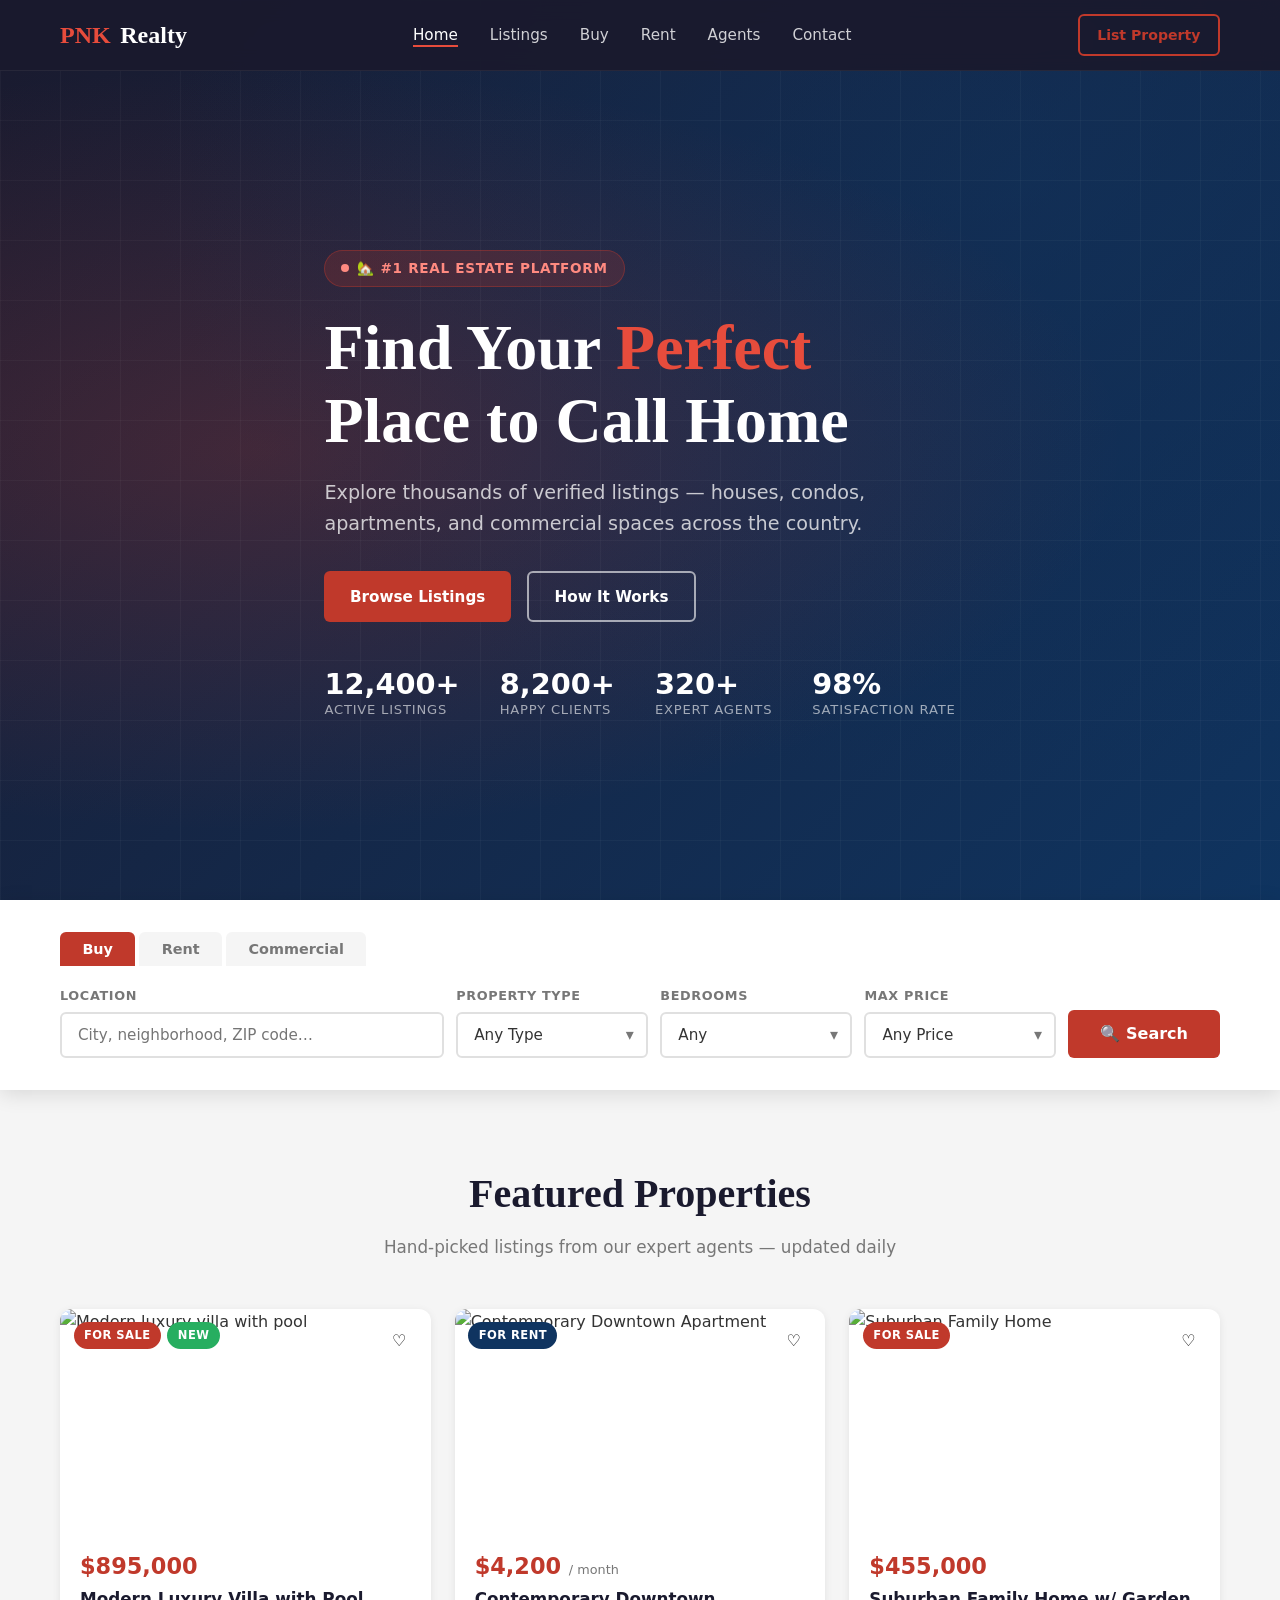
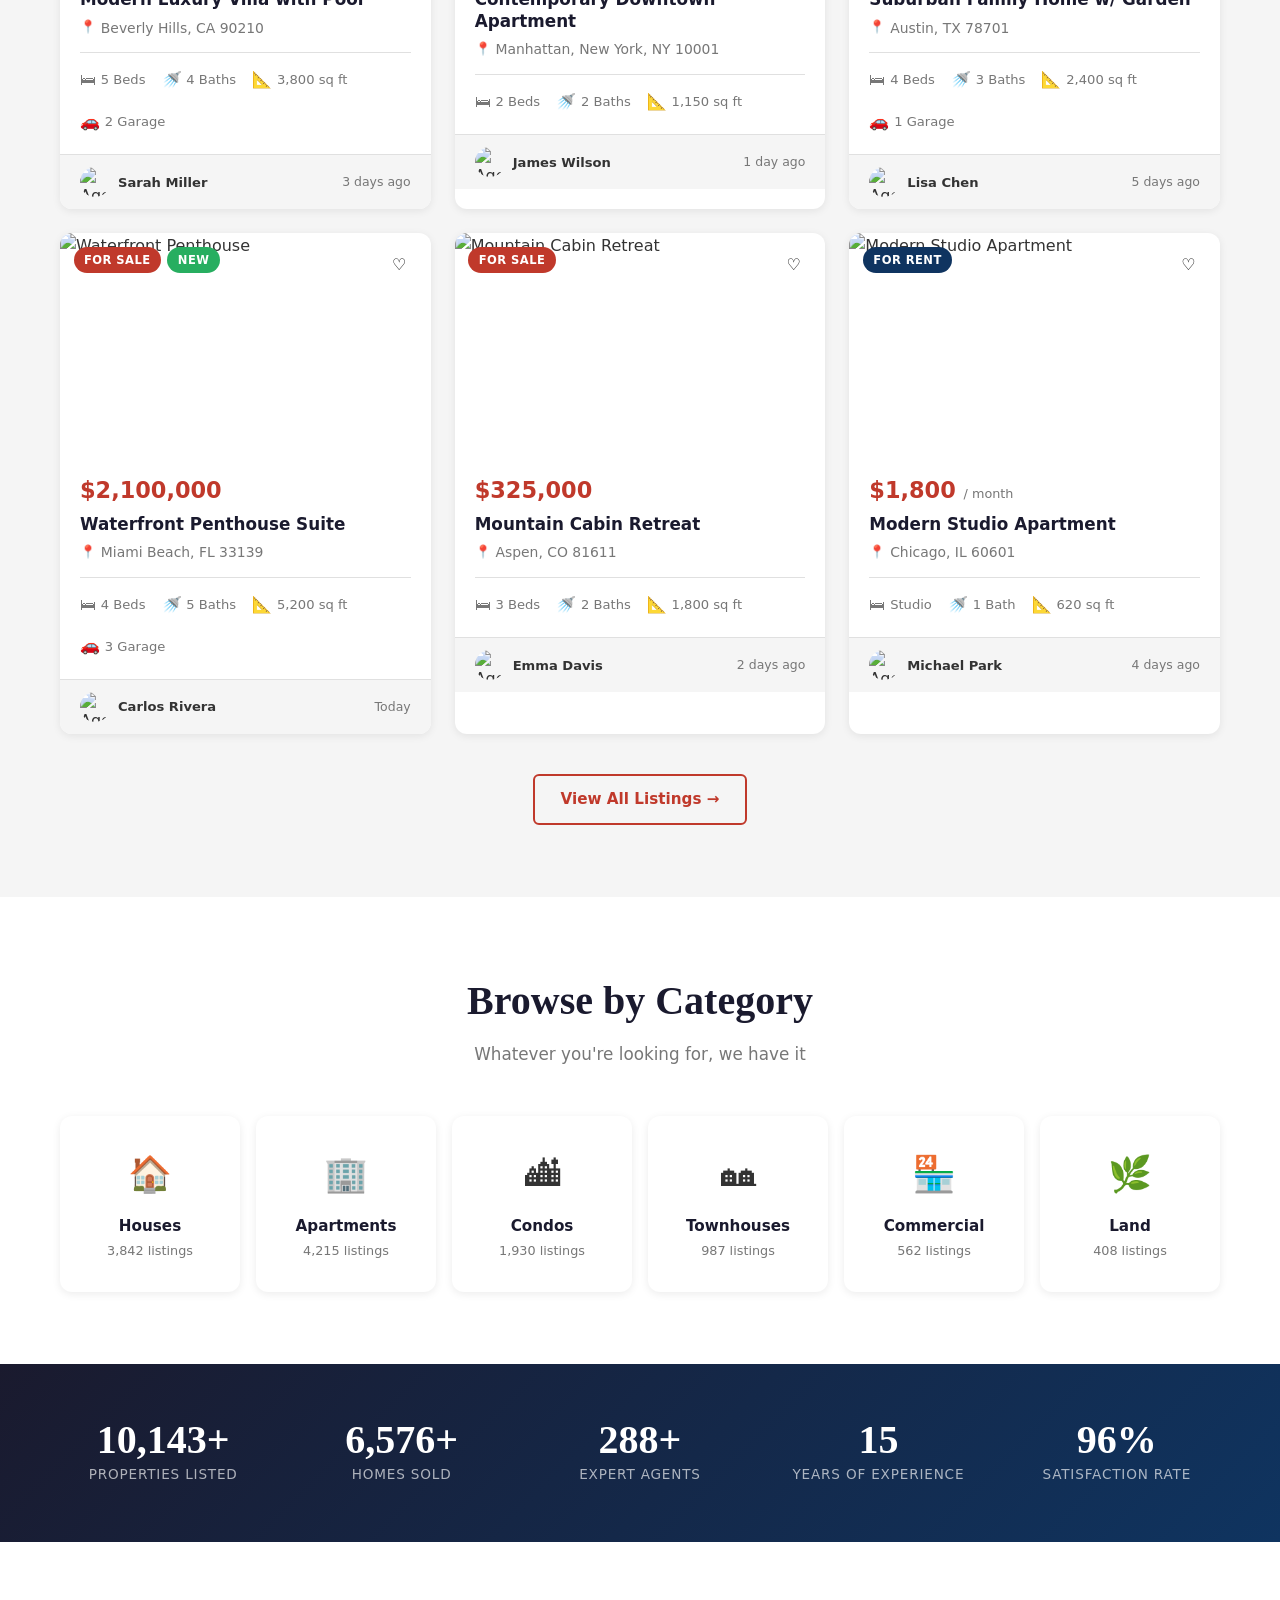
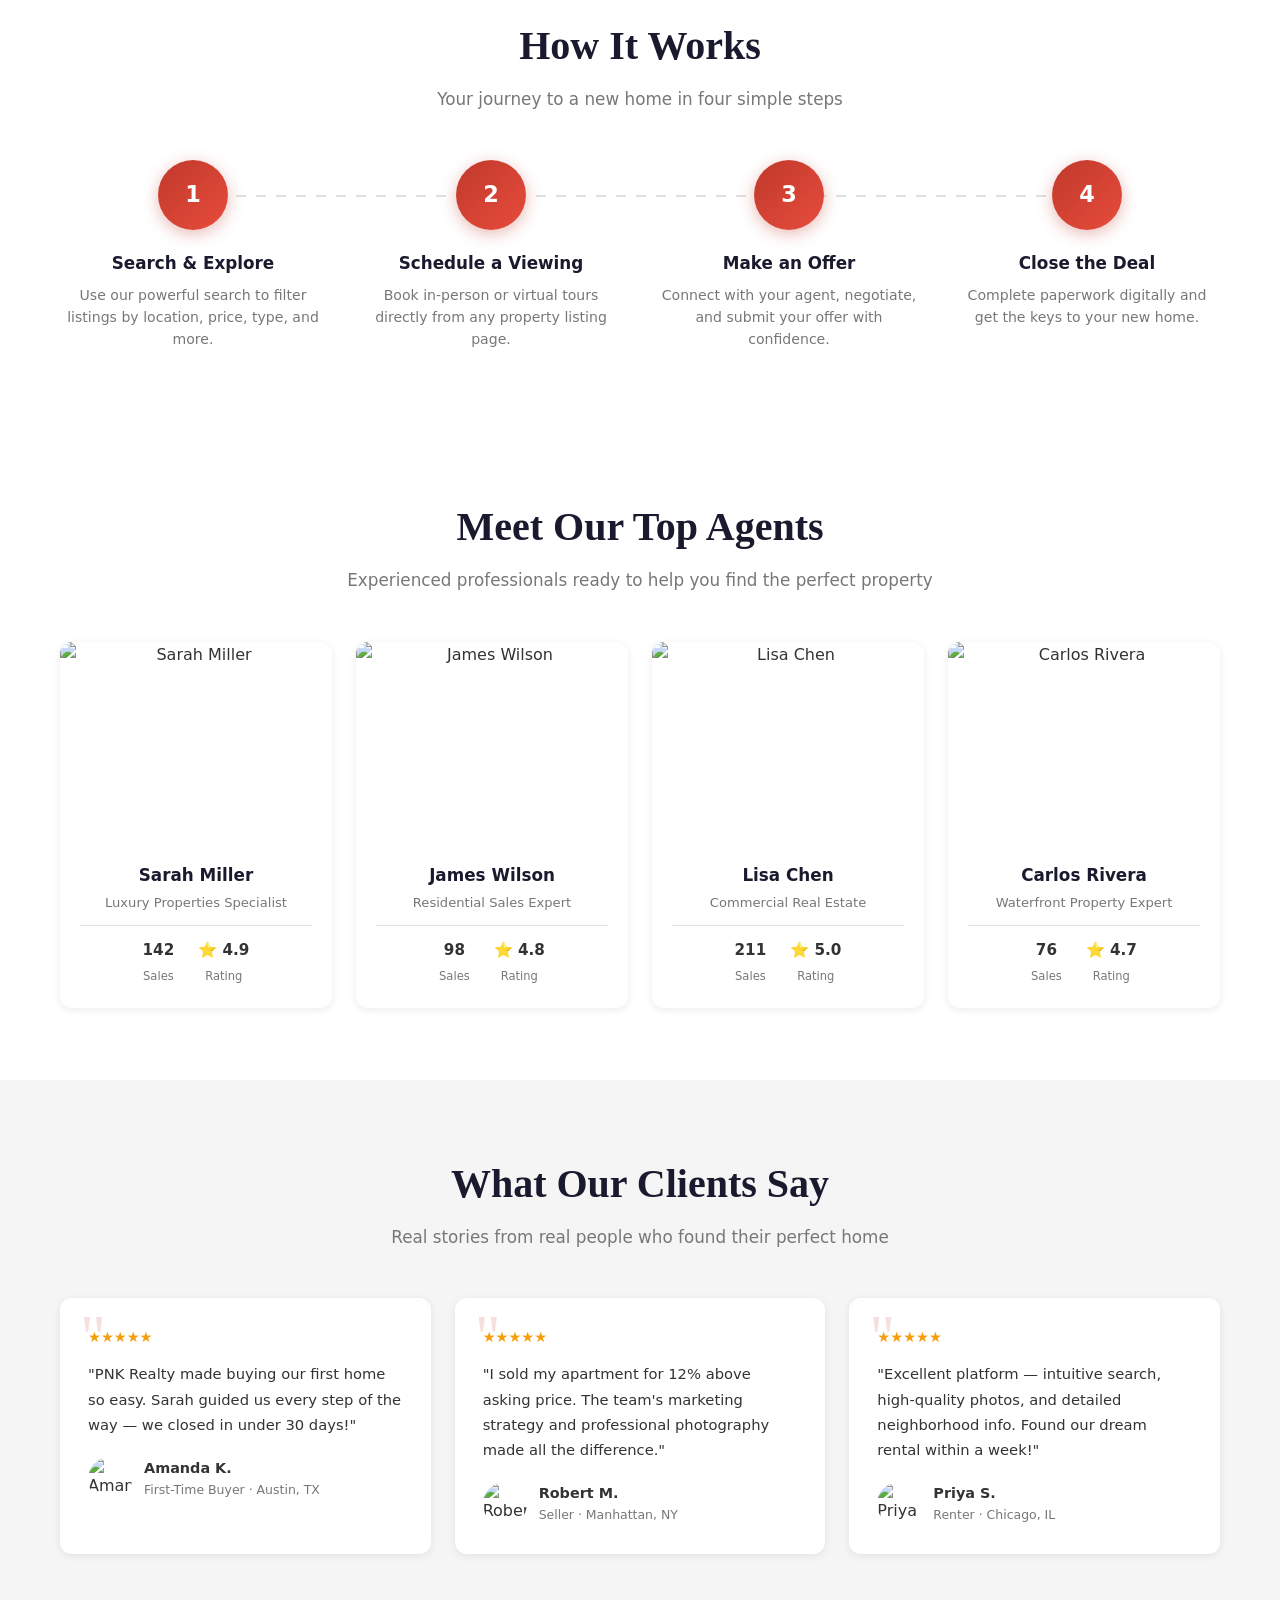
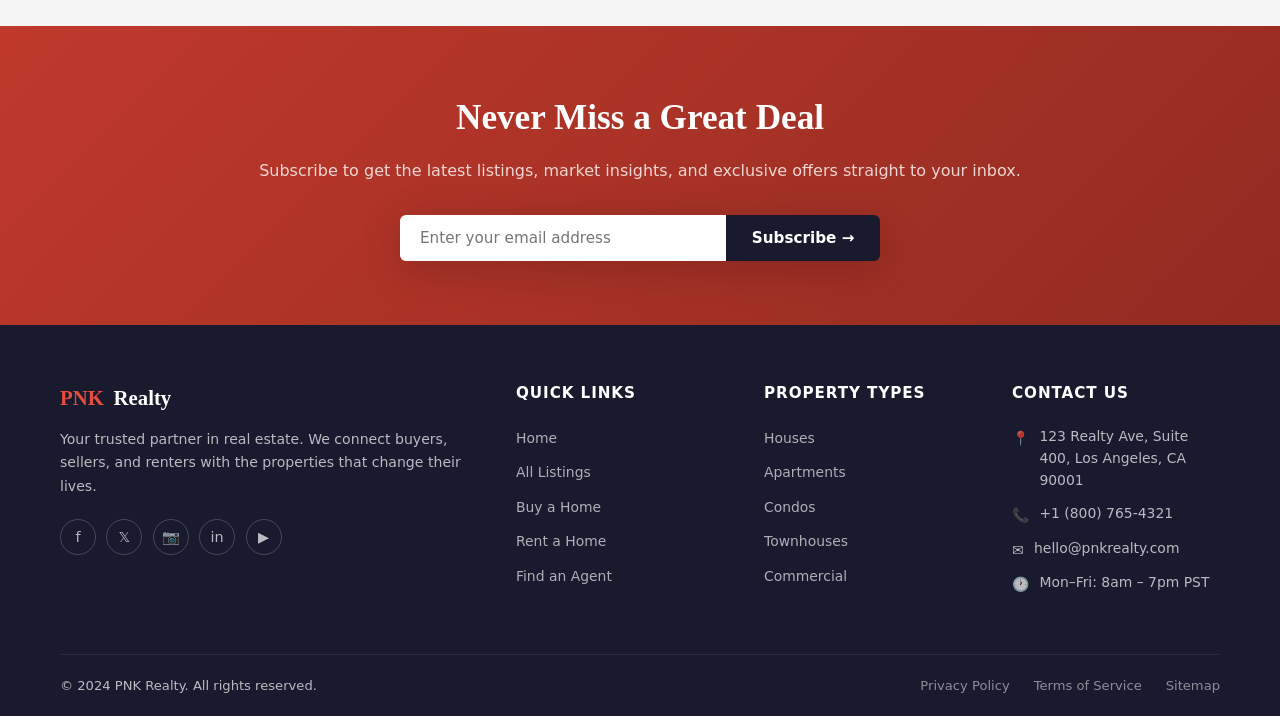
==== index.html @ d15c223c "Add frontend-only HTML5/CSS3 Real Estate marketplace (PNK Realty) Agent-Logs-Url: https://github.com" ====
<!DOCTYPE html>
<html lang="en">
<head>
  <meta charset="UTF-8" />
  <meta name="viewport" content="width=device-width, initial-scale=1.0" />
  <meta name="description" content="PNK Real Estate – Find your dream home. Browse thousands of homes for sale and rent." />
  <title>PNK Real Estate – Find Your Dream Home</title>
  <link rel="stylesheet" href="css/styles.css" />
  <link rel="stylesheet" href="css/responsive.css" />
</head>
<body>

  <!-- ═══════════════════════════════ NAVBAR ════════════════ -->
  <nav class="navbar" role="navigation" aria-label="Main navigation">
    <div class="container nav-inner">
      <a href="index.html" class="nav-logo" aria-label="PNK Real Estate home">
        <span>PNK</span> Realty
      </a>

      <ul class="nav-links" role="list">
        <li><a href="index.html" class="active">Home</a></li>
        <li><a href="listings.html">Listings</a></li>
        <li><a href="listings.html?type=sale">Buy</a></li>
        <li><a href="listings.html?type=rent">Rent</a></li>
        <li><a href="#agents">Agents</a></li>
        <li><a href="#contact">Contact</a></li>
      </ul>

      <div class="nav-actions">
        <a href="listings.html" class="btn btn-outline" style="padding:.5rem 1.1rem;font-size:.88rem;">List Property</a>
      </div>

      <button class="nav-toggle" aria-label="Toggle navigation" aria-expanded="false">
        <span></span><span></span><span></span>
      </button>
    </div>
  </nav>

  <!-- ═══════════════════════════════ HERO ══════════════════ -->
  <section class="hero" aria-label="Hero banner">
    <div class="hero-bg-pattern" aria-hidden="true"></div>
    <div class="container">
      <div class="hero-content">
        <div class="hero-label">🏡 #1 Real Estate Platform</div>

        <h1>Find Your <em>Perfect</em><br>Place to Call Home</h1>

        <p>Explore thousands of verified listings — houses, condos, apartments, and commercial spaces across the country.</p>

        <div class="hero-cta">
          <a href="listings.html" class="btn btn-primary">Browse Listings</a>
          <a href="#how-it-works" class="btn btn-ghost">How It Works</a>
        </div>

        <div class="hero-stats">
          <div class="stat">
            <span class="stat-value">12,400+</span>
            <span class="stat-label">Active Listings</span>
          </div>
          <div class="stat">
            <span class="stat-value">8,200+</span>
            <span class="stat-label">Happy Clients</span>
          </div>
          <div class="stat">
            <span class="stat-value">320+</span>
            <span class="stat-label">Expert Agents</span>
          </div>
          <div class="stat">
            <span class="stat-value">98%</span>
            <span class="stat-label">Satisfaction Rate</span>
          </div>
        </div>
      </div>
    </div>
  </section>

  <!-- ═══════════════════════════════ SEARCH ════════════════ -->
  <section class="search-section" aria-label="Property search">
    <div class="container">
      <div class="search-tabs" role="tablist">
        <button class="search-tab active" role="tab" aria-selected="true">Buy</button>
        <button class="search-tab" role="tab" aria-selected="false">Rent</button>
        <button class="search-tab" role="tab" aria-selected="false">Commercial</button>
      </div>

      <form class="search-form" action="listings.html" method="GET" role="search">
        <div class="search-field">
          <label for="search-location">Location</label>
          <input
            id="search-location"
            name="location"
            type="text"
            class="search-input"
            placeholder="City, neighborhood, ZIP code…"
            autocomplete="off"
          />
        </div>

        <div class="search-field">
          <label for="search-type">Property Type</label>
          <div class="search-select-wrapper">
            <select id="search-type" name="type" class="search-select">
              <option value="">Any Type</option>
              <option value="house">House</option>
              <option value="apartment">Apartment</option>
              <option value="condo">Condo</option>
              <option value="townhouse">Townhouse</option>
              <option value="commercial">Commercial</option>
            </select>
          </div>
        </div>

        <div class="search-field">
          <label for="search-beds">Bedrooms</label>
          <div class="search-select-wrapper">
            <select id="search-beds" name="beds" class="search-select">
              <option value="">Any</option>
              <option value="1">1+</option>
              <option value="2">2+</option>
              <option value="3">3+</option>
              <option value="4">4+</option>
            </select>
          </div>
        </div>

        <div class="search-field">
          <label for="search-price">Max Price</label>
          <div class="search-select-wrapper">
            <select id="search-price" name="max_price" class="search-select">
              <option value="">Any Price</option>
              <option value="200000">$200,000</option>
              <option value="400000">$400,000</option>
              <option value="600000">$600,000</option>
              <option value="800000">$800,000</option>
              <option value="1000000">$1,000,000+</option>
            </select>
          </div>
        </div>

        <button type="submit" class="btn btn-primary search-btn">🔍 Search</button>
      </form>
    </div>
  </section>

  <!-- ═══════════════════════════════ FEATURED LISTINGS ═════ -->
  <section class="section featured-section" id="featured" aria-labelledby="featured-heading">
    <div class="container">
      <div class="section-header">
        <h2 id="featured-heading">Featured Properties</h2>
        <p>Hand-picked listings from our expert agents — updated daily</p>
      </div>

      <div class="property-grid">

        <!-- Card 1 -->
        <article class="property-card">
          <div class="card-image">
            <img
              src="https://images.unsplash.com/photo-1564013799919-ab600027ffc6?w=600&q=80"
              alt="Modern luxury villa with pool"
              loading="lazy"
            />
            <div class="card-badges">
              <span class="badge badge--sale">For Sale</span>
              <span class="badge badge--new">New</span>
            </div>
            <button class="card-fav" aria-label="Add to favourites" aria-pressed="false">♡</button>
          </div>
          <div class="card-body">
            <div class="card-price">$895,000</div>
            <h3 class="card-title"><a href="property.html">Modern Luxury Villa with Pool</a></h3>
            <p class="card-location">Beverly Hills, CA 90210</p>
            <div class="card-features">
              <div class="card-feature"><span class="icon">🛏</span> 5 Beds</div>
              <div class="card-feature"><span class="icon">🚿</span> 4 Baths</div>
              <div class="card-feature"><span class="icon">📐</span> 3,800 sq ft</div>
              <div class="card-feature"><span class="icon">🚗</span> 2 Garage</div>
            </div>
          </div>
          <div class="card-footer">
            <div class="agent-mini">
              <img src="https://randomuser.me/api/portraits/women/44.jpg" alt="Agent Sarah" />
              <span class="agent-mini-name">Sarah Miller</span>
            </div>
            <span class="card-footer-date">3 days ago</span>
          </div>
        </article>

        <!-- Card 2 -->
        <article class="property-card">
          <div class="card-image">
            <img
              src="https://images.unsplash.com/photo-1512917774080-9991f1c4c750?w=600&q=80"
              alt="Contemporary Downtown Apartment"
              loading="lazy"
            />
            <div class="card-badges">
              <span class="badge badge--rent">For Rent</span>
            </div>
            <button class="card-fav" aria-label="Add to favourites" aria-pressed="false">♡</button>
          </div>
          <div class="card-body">
            <div class="card-price">$4,200 <span>/ month</span></div>
            <h3 class="card-title"><a href="property.html">Contemporary Downtown Apartment</a></h3>
            <p class="card-location">Manhattan, New York, NY 10001</p>
            <div class="card-features">
              <div class="card-feature"><span class="icon">🛏</span> 2 Beds</div>
              <div class="card-feature"><span class="icon">🚿</span> 2 Baths</div>
              <div class="card-feature"><span class="icon">📐</span> 1,150 sq ft</div>
            </div>
          </div>
          <div class="card-footer">
            <div class="agent-mini">
              <img src="https://randomuser.me/api/portraits/men/32.jpg" alt="Agent James" />
              <span class="agent-mini-name">James Wilson</span>
            </div>
            <span class="card-footer-date">1 day ago</span>
          </div>
        </article>

        <!-- Card 3 -->
        <article class="property-card">
          <div class="card-image">
            <img
              src="https://images.unsplash.com/photo-1605276374104-dee2a0ed3cd6?w=600&q=80"
              alt="Suburban Family Home"
              loading="lazy"
            />
            <div class="card-badges">
              <span class="badge badge--sale">For Sale</span>
            </div>
            <button class="card-fav" aria-label="Add to favourites" aria-pressed="false">♡</button>
          </div>
          <div class="card-body">
            <div class="card-price">$455,000</div>
            <h3 class="card-title"><a href="property.html">Suburban Family Home w/ Garden</a></h3>
            <p class="card-location">Austin, TX 78701</p>
            <div class="card-features">
              <div class="card-feature"><span class="icon">🛏</span> 4 Beds</div>
              <div class="card-feature"><span class="icon">🚿</span> 3 Baths</div>
              <div class="card-feature"><span class="icon">📐</span> 2,400 sq ft</div>
              <div class="card-feature"><span class="icon">🚗</span> 1 Garage</div>
            </div>
          </div>
          <div class="card-footer">
            <div class="agent-mini">
              <img src="https://randomuser.me/api/portraits/women/65.jpg" alt="Agent Lisa" />
              <span class="agent-mini-name">Lisa Chen</span>
            </div>
            <span class="card-footer-date">5 days ago</span>
          </div>
        </article>

        <!-- Card 4 -->
        <article class="property-card">
          <div class="card-image">
            <img
              src="https://images.unsplash.com/photo-1600596542815-ffad4c1539a9?w=600&q=80"
              alt="Waterfront Penthouse"
              loading="lazy"
            />
            <div class="card-badges">
              <span class="badge badge--sale">For Sale</span>
              <span class="badge badge--new">New</span>
            </div>
            <button class="card-fav" aria-label="Add to favourites" aria-pressed="false">♡</button>
          </div>
          <div class="card-body">
            <div class="card-price">$2,100,000</div>
            <h3 class="card-title"><a href="property.html">Waterfront Penthouse Suite</a></h3>
            <p class="card-location">Miami Beach, FL 33139</p>
            <div class="card-features">
              <div class="card-feature"><span class="icon">🛏</span> 4 Beds</div>
              <div class="card-feature"><span class="icon">🚿</span> 5 Baths</div>
              <div class="card-feature"><span class="icon">📐</span> 5,200 sq ft</div>
              <div class="card-feature"><span class="icon">🚗</span> 3 Garage</div>
            </div>
          </div>
          <div class="card-footer">
            <div class="agent-mini">
              <img src="https://randomuser.me/api/portraits/men/55.jpg" alt="Agent Carlos" />
              <span class="agent-mini-name">Carlos Rivera</span>
            </div>
            <span class="card-footer-date">Today</span>
          </div>
        </article>

        <!-- Card 5 -->
        <article class="property-card">
          <div class="card-image">
            <img
              src="https://images.unsplash.com/photo-1560185127-6ed189bf02f4?w=600&q=80"
              alt="Mountain Cabin Retreat"
              loading="lazy"
            />
            <div class="card-badges">
              <span class="badge badge--sale">For Sale</span>
            </div>
            <button class="card-fav" aria-label="Add to favourites" aria-pressed="false">♡</button>
          </div>
          <div class="card-body">
            <div class="card-price">$325,000</div>
            <h3 class="card-title"><a href="property.html">Mountain Cabin Retreat</a></h3>
            <p class="card-location">Aspen, CO 81611</p>
            <div class="card-features">
              <div class="card-feature"><span class="icon">🛏</span> 3 Beds</div>
              <div class="card-feature"><span class="icon">🚿</span> 2 Baths</div>
              <div class="card-feature"><span class="icon">📐</span> 1,800 sq ft</div>
            </div>
          </div>
          <div class="card-footer">
            <div class="agent-mini">
              <img src="https://randomuser.me/api/portraits/women/22.jpg" alt="Agent Emma" />
              <span class="agent-mini-name">Emma Davis</span>
            </div>
            <span class="card-footer-date">2 days ago</span>
          </div>
        </article>

        <!-- Card 6 -->
        <article class="property-card">
          <div class="card-image">
            <img
              src="https://images.unsplash.com/photo-1493809842364-78817add7ffb?w=600&q=80"
              alt="Modern Studio Apartment"
              loading="lazy"
            />
            <div class="card-badges">
              <span class="badge badge--rent">For Rent</span>
            </div>
            <button class="card-fav" aria-label="Add to favourites" aria-pressed="false">♡</button>
          </div>
          <div class="card-body">
            <div class="card-price">$1,800 <span>/ month</span></div>
            <h3 class="card-title"><a href="property.html">Modern Studio Apartment</a></h3>
            <p class="card-location">Chicago, IL 60601</p>
            <div class="card-features">
              <div class="card-feature"><span class="icon">🛏</span> Studio</div>
              <div class="card-feature"><span class="icon">🚿</span> 1 Bath</div>
              <div class="card-feature"><span class="icon">📐</span> 620 sq ft</div>
            </div>
          </div>
          <div class="card-footer">
            <div class="agent-mini">
              <img src="https://randomuser.me/api/portraits/men/78.jpg" alt="Agent Michael" />
              <span class="agent-mini-name">Michael Park</span>
            </div>
            <span class="card-footer-date">4 days ago</span>
          </div>
        </article>

      </div><!-- /.property-grid -->

      <div style="text-align:center;margin-top:2.5rem;">
        <a href="listings.html" class="btn btn-outline">View All Listings →</a>
      </div>
    </div>
  </section>

  <!-- ═══════════════════════════════ CATEGORIES ════════════ -->
  <section class="section" aria-labelledby="cat-heading">
    <div class="container">
      <div class="section-header">
        <h2 id="cat-heading">Browse by Category</h2>
        <p>Whatever you're looking for, we have it</p>
      </div>

      <div class="categories-grid">
        <a href="listings.html?type=house" class="category-card">
          <div class="category-icon">🏠</div>
          <div class="category-name">Houses</div>
          <div class="category-count">3,842 listings</div>
        </a>
        <a href="listings.html?type=apartment" class="category-card">
          <div class="category-icon">🏢</div>
          <div class="category-name">Apartments</div>
          <div class="category-count">4,215 listings</div>
        </a>
        <a href="listings.html?type=condo" class="category-card">
          <div class="category-icon">🏙</div>
          <div class="category-name">Condos</div>
          <div class="category-count">1,930 listings</div>
        </a>
        <a href="listings.html?type=townhouse" class="category-card">
          <div class="category-icon">🏘</div>
          <div class="category-name">Townhouses</div>
          <div class="category-count">987 listings</div>
        </a>
        <a href="listings.html?type=commercial" class="category-card">
          <div class="category-icon">🏪</div>
          <div class="category-name">Commercial</div>
          <div class="category-count">562 listings</div>
        </a>
        <a href="listings.html?type=land" class="category-card">
          <div class="category-icon">🌿</div>
          <div class="category-name">Land</div>
          <div class="category-count">408 listings</div>
        </a>
      </div>
    </div>
  </section>

  <!-- ═══════════════════════════════ STATS BANNER ══════════ -->
  <section class="stats-banner" aria-label="Platform statistics">
    <div class="container">
      <div class="stats-grid">
        <div>
          <span class="stat-value" data-count="12400" data-suffix="+">12,400+</span>
          <div class="stat-label">Properties Listed</div>
        </div>
        <div>
          <span class="stat-value" data-count="8200" data-suffix="+">8,200+</span>
          <div class="stat-label">Homes Sold</div>
        </div>
        <div>
          <span class="stat-value" data-count="320" data-suffix="+">320+</span>
          <div class="stat-label">Expert Agents</div>
        </div>
        <div>
          <span class="stat-value" data-count="15" data-suffix="">15</span>
          <div class="stat-label">Years of Experience</div>
        </div>
        <div>
          <span class="stat-value" data-count="98" data-suffix="%">98%</span>
          <div class="stat-label">Satisfaction Rate</div>
        </div>
      </div>
    </div>
  </section>

  <!-- ═══════════════════════════════ HOW IT WORKS ══════════ -->
  <section class="section how-it-works" id="how-it-works" aria-labelledby="how-heading">
    <div class="container">
      <div class="section-header">
        <h2 id="how-heading">How It Works</h2>
        <p>Your journey to a new home in four simple steps</p>
      </div>

      <div class="steps-grid">
        <div class="step-card">
          <div class="step-number">1</div>
          <h3>Search &amp; Explore</h3>
          <p>Use our powerful search to filter listings by location, price, type, and more.</p>
        </div>
        <div class="step-card">
          <div class="step-number">2</div>
          <h3>Schedule a Viewing</h3>
          <p>Book in-person or virtual tours directly from any property listing page.</p>
        </div>
        <div class="step-card">
          <div class="step-number">3</div>
          <h3>Make an Offer</h3>
          <p>Connect with your agent, negotiate, and submit your offer with confidence.</p>
        </div>
        <div class="step-card">
          <div class="step-number">4</div>
          <h3>Close the Deal</h3>
          <p>Complete paperwork digitally and get the keys to your new home.</p>
        </div>
      </div>
    </div>
  </section>

  <!-- ═══════════════════════════════ AGENTS ════════════════ -->
  <section class="section agents-section" id="agents" aria-labelledby="agents-heading">
    <div class="container">
      <div class="section-header">
        <h2 id="agents-heading">Meet Our Top Agents</h2>
        <p>Experienced professionals ready to help you find the perfect property</p>
      </div>

      <div class="agents-grid">

        <div class="agent-card">
          <div class="agent-photo">
            <img src="https://randomuser.me/api/portraits/women/44.jpg" alt="Sarah Miller" loading="lazy" />
            <div class="agent-social">
              <a href="#" class="social-btn" aria-label="Sarah LinkedIn">in</a>
              <a href="#" class="social-btn" aria-label="Sarah Twitter">𝕏</a>
              <a href="#" class="social-btn" aria-label="Sarah email">✉</a>
            </div>
          </div>
          <div class="agent-info">
            <div class="agent-name">Sarah Miller</div>
            <div class="agent-title">Luxury Properties Specialist</div>
            <div class="agent-stats">
              <div><span class="agent-stat-val">142</span><span class="agent-stat-lbl">Sales</span></div>
              <div><span class="agent-stat-val">⭐ 4.9</span><span class="agent-stat-lbl">Rating</span></div>
            </div>
          </div>
        </div>

        <div class="agent-card">
          <div class="agent-photo">
            <img src="https://randomuser.me/api/portraits/men/32.jpg" alt="James Wilson" loading="lazy" />
            <div class="agent-social">
              <a href="#" class="social-btn" aria-label="James LinkedIn">in</a>
              <a href="#" class="social-btn" aria-label="James Twitter">𝕏</a>
              <a href="#" class="social-btn" aria-label="James email">✉</a>
            </div>
          </div>
          <div class="agent-info">
            <div class="agent-name">James Wilson</div>
            <div class="agent-title">Residential Sales Expert</div>
            <div class="agent-stats">
              <div><span class="agent-stat-val">98</span><span class="agent-stat-lbl">Sales</span></div>
              <div><span class="agent-stat-val">⭐ 4.8</span><span class="agent-stat-lbl">Rating</span></div>
            </div>
          </div>
        </div>

        <div class="agent-card">
          <div class="agent-photo">
            <img src="https://randomuser.me/api/portraits/women/65.jpg" alt="Lisa Chen" loading="lazy" />
            <div class="agent-social">
              <a href="#" class="social-btn" aria-label="Lisa LinkedIn">in</a>
              <a href="#" class="social-btn" aria-label="Lisa Twitter">𝕏</a>
              <a href="#" class="social-btn" aria-label="Lisa email">✉</a>
            </div>
          </div>
          <div class="agent-info">
            <div class="agent-name">Lisa Chen</div>
            <div class="agent-title">Commercial Real Estate</div>
            <div class="agent-stats">
              <div><span class="agent-stat-val">211</span><span class="agent-stat-lbl">Sales</span></div>
              <div><span class="agent-stat-val">⭐ 5.0</span><span class="agent-stat-lbl">Rating</span></div>
            </div>
          </div>
        </div>

        <div class="agent-card">
          <div class="agent-photo">
            <img src="https://randomuser.me/api/portraits/men/55.jpg" alt="Carlos Rivera" loading="lazy" />
            <div class="agent-social">
              <a href="#" class="social-btn" aria-label="Carlos LinkedIn">in</a>
              <a href="#" class="social-btn" aria-label="Carlos Twitter">𝕏</a>
              <a href="#" class="social-btn" aria-label="Carlos email">✉</a>
            </div>
          </div>
          <div class="agent-info">
            <div class="agent-name">Carlos Rivera</div>
            <div class="agent-title">Waterfront Property Expert</div>
            <div class="agent-stats">
              <div><span class="agent-stat-val">76</span><span class="agent-stat-lbl">Sales</span></div>
              <div><span class="agent-stat-val">⭐ 4.7</span><span class="agent-stat-lbl">Rating</span></div>
            </div>
          </div>
        </div>

      </div>
    </div>
  </section>

  <!-- ═══════════════════════════════ TESTIMONIALS ══════════ -->
  <section class="section testimonials-section" aria-labelledby="testimonials-heading">
    <div class="container">
      <div class="section-header">
        <h2 id="testimonials-heading">What Our Clients Say</h2>
        <p>Real stories from real people who found their perfect home</p>
      </div>

      <div class="testimonials-grid">

        <div class="testimonial-card">
          <div class="testimonial-stars">★★★★★</div>
          <p class="testimonial-text">"PNK Realty made buying our first home so easy. Sarah guided us every step of the way — we closed in under 30 days!"</p>
          <div class="testimonial-author">
            <img src="https://randomuser.me/api/portraits/women/12.jpg" alt="Amanda K." loading="lazy" />
            <div>
              <div class="author-name">Amanda K.</div>
              <div class="author-role">First-Time Buyer · Austin, TX</div>
            </div>
          </div>
        </div>

        <div class="testimonial-card">
          <div class="testimonial-stars">★★★★★</div>
          <p class="testimonial-text">"I sold my apartment for 12% above asking price. The team's marketing strategy and professional photography made all the difference."</p>
          <div class="testimonial-author">
            <img src="https://randomuser.me/api/portraits/men/43.jpg" alt="Robert M." loading="lazy" />
            <div>
              <div class="author-name">Robert M.</div>
              <div class="author-role">Seller · Manhattan, NY</div>
            </div>
          </div>
        </div>

        <div class="testimonial-card">
          <div class="testimonial-stars">★★★★★</div>
          <p class="testimonial-text">"Excellent platform — intuitive search, high-quality photos, and detailed neighborhood info. Found our dream rental within a week!"</p>
          <div class="testimonial-author">
            <img src="https://randomuser.me/api/portraits/women/85.jpg" alt="Priya S." loading="lazy" />
            <div>
              <div class="author-name">Priya S.</div>
              <div class="author-role">Renter · Chicago, IL</div>
            </div>
          </div>
        </div>

      </div>
    </div>
  </section>

  <!-- ═══════════════════════════════ NEWSLETTER ════════════ -->
  <section class="newsletter-section" id="contact" aria-labelledby="newsletter-heading">
    <div class="container">
      <h2 id="newsletter-heading">Never Miss a Great Deal</h2>
      <p>Subscribe to get the latest listings, market insights, and exclusive offers straight to your inbox.</p>

      <form class="newsletter-form" aria-label="Newsletter signup">
        <input
          type="email"
          class="newsletter-input"
          placeholder="Enter your email address"
          aria-label="Email address"
          required
        />
        <button type="submit" class="newsletter-btn">Subscribe →</button>
      </form>
    </div>
  </section>

  <!-- ═══════════════════════════════ FOOTER ════════════════ -->
  <footer class="footer" role="contentinfo">
    <div class="container">
      <div class="footer-grid">

        <div class="footer-brand">
          <a href="index.html" class="nav-logo"><span>PNK</span> Realty</a>
          <p>Your trusted partner in real estate. We connect buyers, sellers, and renters with the properties that change their lives.</p>
          <div class="footer-social">
            <a href="#" aria-label="Facebook">f</a>
            <a href="#" aria-label="Twitter">𝕏</a>
            <a href="#" aria-label="Instagram">📷</a>
            <a href="#" aria-label="LinkedIn">in</a>
            <a href="#" aria-label="YouTube">▶</a>
          </div>
        </div>

        <div class="footer-col">
          <h4>Quick Links</h4>
          <ul class="footer-links">
            <li><a href="index.html">Home</a></li>
            <li><a href="listings.html">All Listings</a></li>
            <li><a href="listings.html?type=sale">Buy a Home</a></li>
            <li><a href="listings.html?type=rent">Rent a Home</a></li>
            <li><a href="#agents">Find an Agent</a></li>
          </ul>
        </div>

        <div class="footer-col">
          <h4>Property Types</h4>
          <ul class="footer-links">
            <li><a href="listings.html?type=house">Houses</a></li>
            <li><a href="listings.html?type=apartment">Apartments</a></li>
            <li><a href="listings.html?type=condo">Condos</a></li>
            <li><a href="listings.html?type=townhouse">Townhouses</a></li>
            <li><a href="listings.html?type=commercial">Commercial</a></li>
          </ul>
        </div>

        <div class="footer-col">
          <h4>Contact Us</h4>
          <ul class="footer-contact">
            <li><span class="icon">📍</span> 123 Realty Ave, Suite 400, Los Angeles, CA 90001</li>
            <li><span class="icon">📞</span> +1 (800) 765-4321</li>
            <li><span class="icon">✉</span> hello@pnkrealty.com</li>
            <li><span class="icon">🕐</span> Mon–Fri: 8am – 7pm PST</li>
          </ul>
        </div>

      </div><!-- /.footer-grid -->

      <div class="footer-bottom">
        <p>© 2024 PNK Realty. All rights reserved.</p>
        <div class="footer-bottom-links">
          <a href="#">Privacy Policy</a>
          <a href="#">Terms of Service</a>
          <a href="#">Sitemap</a>
        </div>
      </div>
    </div>
  </footer>

  <!-- Back to top -->
  <button class="back-to-top" aria-label="Back to top">↑</button>

  <script src="js/main.js"></script>
</body>
</html>
---- css/styles.css ----
/* ============================================================
   PNK Real Estate – Main Stylesheet
   HTML5 / CSS3 – No framework dependencies
   ============================================================ */

/* ── 1. CSS Custom Properties ─────────────────────────────── */
:root {
  --clr-primary:    #c0392b;
  --clr-primary-dk: #922b21;
  --clr-accent:     #e74c3c;
  --clr-dark:       #1a1a2e;
  --clr-dark-2:     #16213e;
  --clr-mid:        #0f3460;
  --clr-light:      #f5f5f5;
  --clr-white:      #ffffff;
  --clr-text:       #333333;
  --clr-muted:      #777777;
  --clr-border:     #e0e0e0;

  --font-sans:      'Segoe UI', system-ui, sans-serif;
  --font-heading:   Georgia, 'Times New Roman', serif;

  --shadow-sm:  0 2px 8px rgba(0,0,0,.08);
  --shadow-md:  0 4px 20px rgba(0,0,0,.12);
  --shadow-lg:  0 8px 40px rgba(0,0,0,.18);

  --radius-sm:  6px;
  --radius-md:  12px;
  --radius-lg:  20px;

  --transition: .25s ease;

  --container:  1200px;
  --gap:        1.5rem;
}

/* ── 2. Reset & Base ──────────────────────────────────────── */
*, *::before, *::after { box-sizing: border-box; margin: 0; padding: 0; }

html { scroll-behavior: smooth; font-size: 16px; }

body {
  font-family: var(--font-sans);
  color: var(--clr-text);
  background: var(--clr-white);
  line-height: 1.6;
}

img { display: block; max-width: 100%; height: auto; }

a { color: inherit; text-decoration: none; }

ul { list-style: none; }

button { cursor: pointer; border: none; background: none; font-family: inherit; }

input, select, textarea {
  font-family: inherit;
  font-size: 1rem;
  outline: none;
}

/* ── 3. Utility Classes ───────────────────────────────────── */
.container { max-width: var(--container); margin-inline: auto; padding-inline: 1.25rem; }

.section { padding-block: 4.5rem; }

.section-header { text-align: center; margin-bottom: 3rem; }

.section-header h2 {
  font-family: var(--font-heading);
  font-size: clamp(1.75rem, 4vw, 2.5rem);
  color: var(--clr-dark);
  margin-bottom: .5rem;
}

.section-header p { color: var(--clr-muted); font-size: 1.05rem; }

.badge {
  display: inline-block;
  padding: .25rem .65rem;
  border-radius: 50px;
  font-size: .72rem;
  font-weight: 700;
  letter-spacing: .04em;
  text-transform: uppercase;
}

.badge--sale  { background: var(--clr-primary); color: #fff; }
.badge--rent  { background: var(--clr-mid);     color: #fff; }
.badge--new   { background: #27ae60;             color: #fff; }

.btn {
  display: inline-flex;
  align-items: center;
  gap: .5rem;
  padding: .7rem 1.6rem;
  border-radius: var(--radius-sm);
  font-size: .95rem;
  font-weight: 600;
  transition: background var(--transition), transform var(--transition), box-shadow var(--transition);
}

.btn-primary {
  background: var(--clr-primary);
  color: #fff;
}
.btn-primary:hover {
  background: var(--clr-primary-dk);
  transform: translateY(-2px);
  box-shadow: 0 4px 14px rgba(192,57,43,.4);
}

.btn-outline {
  border: 2px solid var(--clr-primary);
  color: var(--clr-primary);
  background: transparent;
}
.btn-outline:hover {
  background: var(--clr-primary);
  color: #fff;
  transform: translateY(-2px);
}

.btn-ghost {
  color: var(--clr-white);
  border: 2px solid rgba(255,255,255,.6);
  background: transparent;
}
.btn-ghost:hover {
  background: rgba(255,255,255,.15);
  border-color: #fff;
}

/* ── 4. Navigation ────────────────────────────────────────── */
.navbar {
  position: fixed;
  top: 0; left: 0; right: 0;
  z-index: 1000;
  background: rgba(26,26,46,.95);
  backdrop-filter: blur(10px);
  -webkit-backdrop-filter: blur(10px);
  border-bottom: 1px solid rgba(255,255,255,.06);
  transition: background var(--transition), box-shadow var(--transition);
}

.navbar.scrolled {
  background: rgba(26,26,46,1);
  box-shadow: var(--shadow-md);
}

.nav-inner {
  display: flex;
  align-items: center;
  justify-content: space-between;
  height: 70px;
}

.nav-logo {
  display: flex;
  align-items: center;
  gap: .6rem;
  color: var(--clr-white);
  font-size: 1.5rem;
  font-weight: 700;
  font-family: var(--font-heading);
}

.nav-logo span { color: var(--clr-accent); }

.nav-links {
  display: flex;
  align-items: center;
  gap: 2rem;
}

.nav-links a {
  color: rgba(255,255,255,.8);
  font-size: .95rem;
  font-weight: 500;
  position: relative;
  padding-bottom: 3px;
  transition: color var(--transition);
}

.nav-links a::after {
  content: '';
  position: absolute;
  bottom: 0; left: 0;
  width: 0; height: 2px;
  background: var(--clr-accent);
  transition: width var(--transition);
}

.nav-links a:hover,
.nav-links a.active { color: #fff; }

.nav-links a:hover::after,
.nav-links a.active::after { width: 100%; }

.nav-actions { display: flex; align-items: center; gap: 1rem; }

.nav-toggle {
  display: none;
  flex-direction: column;
  gap: 5px;
  padding: .25rem;
}

.nav-toggle span {
  display: block;
  width: 24px; height: 2px;
  background: var(--clr-white);
  border-radius: 2px;
  transition: transform var(--transition), opacity var(--transition);
}

/* ── 5. Hero Section ──────────────────────────────────────── */
.hero {
  min-height: 100vh;
  display: flex;
  align-items: center;
  position: relative;
  overflow: hidden;
  background: linear-gradient(135deg, var(--clr-dark) 0%, var(--clr-mid) 100%);
  padding-top: 70px;
}

.hero::before {
  content: '';
  position: absolute;
  inset: 0;
  background:
    radial-gradient(ellipse at 20% 50%, rgba(192,57,43,.25) 0%, transparent 60%),
    radial-gradient(ellipse at 80% 20%, rgba(15,52,96,.5)   0%, transparent 60%);
}

.hero-bg-pattern {
  position: absolute;
  inset: 0;
  background-image:
    linear-gradient(rgba(255,255,255,.03) 1px, transparent 1px),
    linear-gradient(90deg, rgba(255,255,255,.03) 1px, transparent 1px);
  background-size: 60px 60px;
}

.hero-content {
  position: relative;
  z-index: 1;
  max-width: 750px;
}

.hero-label {
  display: inline-flex;
  align-items: center;
  gap: .5rem;
  background: rgba(192,57,43,.2);
  border: 1px solid rgba(192,57,43,.4);
  border-radius: 50px;
  padding: .4rem 1rem;
  color: #ff8a80;
  font-size: .85rem;
  font-weight: 600;
  letter-spacing: .05em;
  text-transform: uppercase;
  margin-bottom: 1.5rem;
}

.hero-label::before {
  content: '';
  width: 8px; height: 8px;
  border-radius: 50%;
  background: #ff8a80;
  animation: pulse 1.5s infinite;
}

@keyframes pulse {
  0%, 100% { opacity: 1; transform: scale(1); }
  50%       { opacity: .5; transform: scale(1.3); }
}

.hero h1 {
  font-family: var(--font-heading);
  font-size: clamp(2.2rem, 6vw, 4rem);
  color: var(--clr-white);
  line-height: 1.15;
  margin-bottom: 1.25rem;
}

.hero h1 em { color: var(--clr-accent); font-style: normal; }

.hero p {
  color: rgba(255,255,255,.75);
  font-size: clamp(1rem, 2vw, 1.2rem);
  max-width: 560px;
  margin-bottom: 2rem;
}

.hero-cta { display: flex; gap: 1rem; flex-wrap: wrap; margin-bottom: 3rem; }

.hero-stats {
  display: flex;
  gap: 2.5rem;
  flex-wrap: wrap;
}

.stat {
  display: flex;
  flex-direction: column;
}

.stat-value {
  font-size: 1.8rem;
  font-weight: 700;
  color: var(--clr-white);
  line-height: 1;
}

.stat-label {
  font-size: .82rem;
  color: rgba(255,255,255,.6);
  text-transform: uppercase;
  letter-spacing: .06em;
}

/* ── 6. Search Bar ────────────────────────────────────────── */
.search-section {
  background: var(--clr-white);
  padding: 2rem 0;
  box-shadow: var(--shadow-md);
  position: relative;
  z-index: 10;
}

.search-tabs {
  display: flex;
  gap: .25rem;
  margin-bottom: 1.25rem;
}

.search-tab {
  padding: .55rem 1.4rem;
  border-radius: var(--radius-sm) var(--radius-sm) 0 0;
  font-weight: 600;
  font-size: .9rem;
  color: var(--clr-muted);
  background: var(--clr-light);
  transition: background var(--transition), color var(--transition);
}

.search-tab.active,
.search-tab:hover {
  background: var(--clr-primary);
  color: #fff;
}

.search-form {
  display: grid;
  grid-template-columns: 2fr 1fr 1fr 1fr auto;
  gap: .75rem;
  align-items: end;
}

.search-field { display: flex; flex-direction: column; gap: .35rem; }

.search-field label {
  font-size: .8rem;
  font-weight: 600;
  color: var(--clr-muted);
  text-transform: uppercase;
  letter-spacing: .05em;
}

.search-input,
.search-select {
  width: 100%;
  padding: .75rem 1rem;
  border: 2px solid var(--clr-border);
  border-radius: var(--radius-sm);
  background: var(--clr-white);
  color: var(--clr-text);
  font-size: .95rem;
  transition: border-color var(--transition), box-shadow var(--transition);
  appearance: none;
  -webkit-appearance: none;
}

.search-input:focus,
.search-select:focus {
  border-color: var(--clr-primary);
  box-shadow: 0 0 0 3px rgba(192,57,43,.12);
}

.search-select-wrapper {
  position: relative;
}

.search-select-wrapper::after {
  content: '▾';
  position: absolute;
  right: .9rem;
  top: 50%;
  transform: translateY(-50%);
  pointer-events: none;
  color: var(--clr-muted);
}

.search-btn {
  padding: .75rem 2rem;
  font-size: 1rem;
  border-radius: var(--radius-sm);
  height: 48px;
  white-space: nowrap;
}

/* ── 7. Property Cards ────────────────────────────────────── */
.property-grid {
  display: grid;
  grid-template-columns: repeat(auto-fill, minmax(300px, 1fr));
  gap: var(--gap);
}

.property-card {
  background: var(--clr-white);
  border-radius: var(--radius-md);
  overflow: hidden;
  box-shadow: var(--shadow-sm);
  transition: transform var(--transition), box-shadow var(--transition);
  position: relative;
}

.property-card:hover {
  transform: translateY(-6px);
  box-shadow: var(--shadow-lg);
}

.card-image {
  position: relative;
  overflow: hidden;
  height: 220px;
}

.card-image img {
  width: 100%; height: 100%;
  object-fit: cover;
  transition: transform .4s ease;
}

.property-card:hover .card-image img { transform: scale(1.06); }

.card-badges {
  position: absolute;
  top: .85rem; left: .85rem;
  display: flex; gap: .4rem;
  flex-wrap: wrap;
}

.card-fav {
  position: absolute;
  top: .85rem; right: .85rem;
  width: 36px; height: 36px;
  border-radius: 50%;
  background: rgba(255,255,255,.9);
  display: flex; align-items: center; justify-content: center;
  font-size: 1rem;
  backdrop-filter: blur(4px);
  transition: background var(--transition), transform var(--transition);
}

.card-fav:hover { background: #fff; transform: scale(1.1); }
.card-fav.active { color: var(--clr-primary); }

.card-body { padding: 1.25rem; }

.card-price {
  font-size: 1.4rem;
  font-weight: 700;
  color: var(--clr-primary);
  margin-bottom: .3rem;
}

.card-price span {
  font-size: .8rem;
  font-weight: 400;
  color: var(--clr-muted);
}

.card-title {
  font-size: 1.05rem;
  font-weight: 600;
  margin-bottom: .35rem;
  line-height: 1.3;
  color: var(--clr-dark);
}

.card-title a:hover { color: var(--clr-primary); }

.card-location {
  display: flex;
  align-items: center;
  gap: .3rem;
  color: var(--clr-muted);
  font-size: .87rem;
  margin-bottom: .85rem;
}

.card-location::before {
  content: '📍';
  font-size: .8rem;
}

.card-features {
  display: flex;
  gap: 1rem;
  padding-top: .85rem;
  border-top: 1px solid var(--clr-border);
  flex-wrap: wrap;
}

.card-feature {
  display: flex;
  align-items: center;
  gap: .3rem;
  font-size: .82rem;
  color: var(--clr-muted);
}

.card-feature .icon {
  font-size: 1rem;
}

.card-footer {
  display: flex;
  align-items: center;
  justify-content: space-between;
  padding: .75rem 1.25rem;
  border-top: 1px solid var(--clr-border);
  background: var(--clr-light);
}

.agent-mini {
  display: flex;
  align-items: center;
  gap: .5rem;
}

.agent-mini img {
  width: 30px; height: 30px;
  border-radius: 50%;
  object-fit: cover;
}

.agent-mini-name {
  font-size: .82rem;
  font-weight: 600;
  color: var(--clr-text);
}

.card-footer-date {
  font-size: .78rem;
  color: var(--clr-muted);
}

/* ── 8. Featured Properties Section ──────────────────────── */
.featured-section { background: var(--clr-light); }

/* ── 9. Categories Section ───────────────────────────────── */
.categories-grid {
  display: grid;
  grid-template-columns: repeat(auto-fill, minmax(160px, 1fr));
  gap: 1rem;
}

.category-card {
  display: flex;
  flex-direction: column;
  align-items: center;
  padding: 1.75rem 1rem;
  background: var(--clr-white);
  border-radius: var(--radius-md);
  border: 2px solid transparent;
  text-align: center;
  transition: border-color var(--transition), box-shadow var(--transition), transform var(--transition);
  cursor: pointer;
  box-shadow: var(--shadow-sm);
}

.category-card:hover {
  border-color: var(--clr-primary);
  box-shadow: var(--shadow-md);
  transform: translateY(-4px);
}

.category-icon {
  font-size: 2.2rem;
  margin-bottom: .75rem;
}

.category-name {
  font-weight: 700;
  font-size: .95rem;
  color: var(--clr-dark);
  margin-bottom: .2rem;
}

.category-count {
  font-size: .8rem;
  color: var(--clr-muted);
}

/* ── 10. How It Works ─────────────────────────────────────── */
.how-it-works { background: var(--clr-white); }

.steps-grid {
  display: grid;
  grid-template-columns: repeat(auto-fill, minmax(220px, 1fr));
  gap: 2rem;
  position: relative;
}

.steps-grid::before {
  content: '';
  position: absolute;
  top: 35px; left: 10%; right: 10%;
  height: 2px;
  background: repeating-linear-gradient(
    90deg,
    var(--clr-border) 0, var(--clr-border) 10px,
    transparent 10px, transparent 20px
  );
}

.step-card {
  display: flex;
  flex-direction: column;
  align-items: center;
  text-align: center;
  position: relative;
  z-index: 1;
}

.step-number {
  width: 70px; height: 70px;
  border-radius: 50%;
  background: linear-gradient(135deg, var(--clr-primary), var(--clr-accent));
  color: #fff;
  display: flex; align-items: center; justify-content: center;
  font-size: 1.4rem;
  font-weight: 700;
  margin-bottom: 1.25rem;
  box-shadow: 0 4px 16px rgba(192,57,43,.35);
}

.step-card h3 {
  font-size: 1.05rem;
  font-weight: 700;
  margin-bottom: .5rem;
  color: var(--clr-dark);
}

.step-card p {
  font-size: .88rem;
  color: var(--clr-muted);
  line-height: 1.55;
}

/* ── 11. Stats Banner ─────────────────────────────────────── */
.stats-banner {
  background: linear-gradient(135deg, var(--clr-dark) 0%, var(--clr-mid) 100%);
  padding-block: 3.5rem;
  color: var(--clr-white);
}

.stats-banner .stats-grid {
  display: grid;
  grid-template-columns: repeat(auto-fit, minmax(150px, 1fr));
  gap: 2rem;
  text-align: center;
}

.stats-banner .stat-value {
  font-size: 2.5rem;
  font-family: var(--font-heading);
  font-weight: 700;
  color: var(--clr-white);
  display: block;
}

.stats-banner .stat-label {
  font-size: .85rem;
  color: rgba(255,255,255,.65);
  margin-top: .25rem;
}

/* ── 12. Testimonials ─────────────────────────────────────── */
.testimonials-section { background: var(--clr-light); }

.testimonials-grid {
  display: grid;
  grid-template-columns: repeat(auto-fill, minmax(280px, 1fr));
  gap: 1.5rem;
}

.testimonial-card {
  background: var(--clr-white);
  border-radius: var(--radius-md);
  padding: 1.75rem;
  box-shadow: var(--shadow-sm);
  position: relative;
}

.testimonial-card::before {
  content: '"';
  position: absolute;
  top: .5rem; left: 1.25rem;
  font-size: 4rem;
  line-height: 1;
  color: var(--clr-primary);
  opacity: .15;
  font-family: Georgia, serif;
}

.testimonial-stars {
  color: #f59e0b;
  font-size: .9rem;
  margin-bottom: .75rem;
}

.testimonial-text {
  font-size: .92rem;
  color: var(--clr-text);
  line-height: 1.7;
  margin-bottom: 1.25rem;
}

.testimonial-author {
  display: flex;
  align-items: center;
  gap: .75rem;
}

.testimonial-author img {
  width: 44px; height: 44px;
  border-radius: 50%;
  object-fit: cover;
}

.author-name  { font-weight: 700; font-size: .9rem; }
.author-role  { font-size: .78rem; color: var(--clr-muted); }

/* ── 13. Agents Section ───────────────────────────────────── */
.agents-section { background: var(--clr-white); }

.agents-grid {
  display: grid;
  grid-template-columns: repeat(auto-fill, minmax(230px, 1fr));
  gap: var(--gap);
}

.agent-card {
  background: var(--clr-white);
  border-radius: var(--radius-md);
  overflow: hidden;
  box-shadow: var(--shadow-sm);
  text-align: center;
  transition: transform var(--transition), box-shadow var(--transition);
}

.agent-card:hover {
  transform: translateY(-5px);
  box-shadow: var(--shadow-md);
}

.agent-photo {
  position: relative;
  height: 200px;
  overflow: hidden;
}

.agent-photo img {
  width: 100%; height: 100%;
  object-fit: cover;
  transition: transform .4s ease;
}

.agent-card:hover .agent-photo img { transform: scale(1.05); }

.agent-social {
  position: absolute;
  bottom: -40px; left: 0; right: 0;
  display: flex;
  justify-content: center;
  gap: .5rem;
  transition: bottom var(--transition);
  padding-bottom: .75rem;
}

.agent-card:hover .agent-social { bottom: 0; }

.social-btn {
  width: 34px; height: 34px;
  border-radius: 50%;
  background: rgba(255,255,255,.9);
  display: flex; align-items: center; justify-content: center;
  font-size: .85rem;
  backdrop-filter: blur(4px);
  transition: background var(--transition);
}

.social-btn:hover { background: var(--clr-primary); color: #fff; }

.agent-info { padding: 1.25rem; }

.agent-name {
  font-size: 1.05rem;
  font-weight: 700;
  color: var(--clr-dark);
  margin-bottom: .2rem;
}

.agent-title {
  font-size: .82rem;
  color: var(--clr-muted);
  margin-bottom: .75rem;
}

.agent-stats {
  display: flex;
  justify-content: center;
  gap: 1.5rem;
  padding-top: .75rem;
  border-top: 1px solid var(--clr-border);
}

.agent-stat-val  { font-weight: 700; font-size: .95rem; display: block; }
.agent-stat-lbl  { font-size: .72rem; color: var(--clr-muted); }

/* ── 14. Newsletter CTA ───────────────────────────────────── */
.newsletter-section {
  background: linear-gradient(135deg, var(--clr-primary) 0%, var(--clr-primary-dk) 100%);
  padding-block: 4rem;
  color: var(--clr-white);
  text-align: center;
}

.newsletter-section h2 {
  font-family: var(--font-heading);
  font-size: clamp(1.6rem, 4vw, 2.2rem);
  margin-bottom: .75rem;
}

.newsletter-section p {
  color: rgba(255,255,255,.8);
  font-size: 1rem;
  margin-bottom: 2rem;
}

.newsletter-form {
  display: flex;
  max-width: 480px;
  margin-inline: auto;
  gap: 0;
  border-radius: var(--radius-sm);
  overflow: hidden;
  box-shadow: var(--shadow-lg);
}

.newsletter-input {
  flex: 1;
  padding: .85rem 1.25rem;
  border: none;
  font-size: .95rem;
  color: var(--clr-text);
}

.newsletter-btn {
  padding: .85rem 1.6rem;
  background: var(--clr-dark);
  color: #fff;
  font-weight: 700;
  font-size: .95rem;
  transition: background var(--transition);
  white-space: nowrap;
}

.newsletter-btn:hover { background: #000; }

/* ── 15. Footer ───────────────────────────────────────────── */
.footer {
  background: var(--clr-dark);
  color: rgba(255,255,255,.7);
  padding-block: 3.5rem 0;
}

.footer-grid {
  display: grid;
  grid-template-columns: 2fr 1fr 1fr 1fr;
  gap: 2.5rem;
  margin-bottom: 3rem;
}

.footer-brand .nav-logo {
  margin-bottom: .85rem;
  font-size: 1.3rem;
}

.footer-brand p {
  font-size: .88rem;
  line-height: 1.7;
  margin-bottom: 1.25rem;
}

.footer-social {
  display: flex;
  gap: .65rem;
}

.footer-social a {
  width: 36px; height: 36px;
  border-radius: 50%;
  border: 1px solid rgba(255,255,255,.2);
  display: flex; align-items: center; justify-content: center;
  font-size: .9rem;
  transition: background var(--transition), border-color var(--transition);
}

.footer-social a:hover {
  background: var(--clr-primary);
  border-color: var(--clr-primary);
  color: #fff;
}

.footer-col h4 {
  color: #fff;
  font-size: .95rem;
  font-weight: 700;
  margin-bottom: 1.25rem;
  text-transform: uppercase;
  letter-spacing: .06em;
}

.footer-links li { margin-bottom: .55rem; }

.footer-links a {
  font-size: .87rem;
  color: rgba(255,255,255,.65);
  transition: color var(--transition), padding-left var(--transition);
}

.footer-links a:hover {
  color: var(--clr-accent);
  padding-left: 4px;
}

.footer-contact li {
  display: flex;
  gap: .65rem;
  align-items: flex-start;
  font-size: .87rem;
  margin-bottom: .65rem;
}

.footer-contact .icon { margin-top: 2px; flex-shrink: 0; }

.footer-bottom {
  border-top: 1px solid rgba(255,255,255,.08);
  padding-block: 1.25rem;
  display: flex;
  align-items: center;
  justify-content: space-between;
  flex-wrap: wrap;
  gap: 1rem;
  font-size: .82rem;
}

.footer-bottom-links {
  display: flex;
  gap: 1.5rem;
}

.footer-bottom-links a {
  color: rgba(255,255,255,.5);
  transition: color var(--transition);
}

.footer-bottom-links a:hover { color: rgba(255,255,255,.9); }

/* ── 16. Page Banner ──────────────────────────────────────── */
.page-banner {
  background: linear-gradient(135deg, var(--clr-dark) 0%, var(--clr-mid) 100%);
  padding: 7rem 0 3rem;
  text-align: center;
  color: var(--clr-white);
  position: relative;
  overflow: hidden;
}

.page-banner::before {
  content: '';
  position: absolute;
  inset: 0;
  background-image:
    linear-gradient(rgba(255,255,255,.03) 1px, transparent 1px),
    linear-gradient(90deg, rgba(255,255,255,.03) 1px, transparent 1px);
  background-size: 60px 60px;
}

.page-banner-content { position: relative; z-index: 1; }

.breadcrumb {
  display: flex;
  align-items: center;
  justify-content: center;
  gap: .5rem;
  font-size: .85rem;
  color: rgba(255,255,255,.6);
  margin-bottom: 1rem;
}

.breadcrumb a { color: rgba(255,255,255,.6); }
.breadcrumb a:hover { color: #fff; }
.breadcrumb .sep { opacity: .4; }

.page-banner h1 {
  font-family: var(--font-heading);
  font-size: clamp(1.8rem, 5vw, 3rem);
  margin-bottom: .5rem;
}

/* ── 17. Listings Page ────────────────────────────────────── */
.listings-layout {
  display: grid;
  grid-template-columns: 280px 1fr;
  gap: 2rem;
  align-items: start;
  padding-block: 3rem;
}

.filter-sidebar {
  background: var(--clr-white);
  border-radius: var(--radius-md);
  padding: 1.5rem;
  box-shadow: var(--shadow-sm);
  position: sticky;
  top: 90px;
}

.filter-sidebar h3 {
  font-size: 1rem;
  font-weight: 700;
  color: var(--clr-dark);
  margin-bottom: 1.5rem;
  padding-bottom: .75rem;
  border-bottom: 2px solid var(--clr-primary);
}

.filter-group { margin-bottom: 1.5rem; }

.filter-group label {
  display: block;
  font-size: .8rem;
  font-weight: 700;
  color: var(--clr-muted);
  text-transform: uppercase;
  letter-spacing: .05em;
  margin-bottom: .6rem;
}

.filter-group .search-select,
.filter-group .search-input {
  width: 100%;
}

.price-range {
  display: grid;
  grid-template-columns: 1fr 1fr;
  gap: .5rem;
}

.checkbox-group {
  display: flex;
  flex-direction: column;
  gap: .55rem;
}

.checkbox-item {
  display: flex;
  align-items: center;
  gap: .55rem;
  font-size: .88rem;
  color: var(--clr-text);
  cursor: pointer;
}

.checkbox-item input[type="checkbox"] {
  width: 16px; height: 16px;
  accent-color: var(--clr-primary);
  cursor: pointer;
}

.filter-reset {
  width: 100%;
  padding: .65rem;
  border: 2px solid var(--clr-border);
  border-radius: var(--radius-sm);
  color: var(--clr-muted);
  font-size: .88rem;
  font-weight: 600;
  transition: border-color var(--transition), color var(--transition);
  margin-top: .5rem;
}

.filter-reset:hover {
  border-color: var(--clr-primary);
  color: var(--clr-primary);
}

.listings-header {
  display: flex;
  align-items: center;
  justify-content: space-between;
  margin-bottom: 1.5rem;
  flex-wrap: wrap;
  gap: 1rem;
}

.listings-count {
  font-size: .95rem;
  color: var(--clr-muted);
}

.listings-count strong { color: var(--clr-text); }

.view-toggle {
  display: flex;
  gap: .4rem;
}

.view-btn {
  width: 36px; height: 36px;
  border-radius: var(--radius-sm);
  border: 2px solid var(--clr-border);
  display: flex; align-items: center; justify-content: center;
  font-size: .9rem;
  color: var(--clr-muted);
  transition: border-color var(--transition), color var(--transition), background var(--transition);
}

.view-btn.active,
.view-btn:hover {
  border-color: var(--clr-primary);
  color: var(--clr-primary);
}

.sort-select {
  padding: .5rem .9rem;
  border: 2px solid var(--clr-border);
  border-radius: var(--radius-sm);
  font-size: .88rem;
  background: var(--clr-white);
  color: var(--clr-text);
  appearance: none;
  -webkit-appearance: none;
  cursor: pointer;
}

.pagination {
  display: flex;
  align-items: center;
  justify-content: center;
  gap: .4rem;
  margin-top: 3rem;
}

.page-btn {
  width: 40px; height: 40px;
  border-radius: var(--radius-sm);
  border: 2px solid var(--clr-border);
  display: flex; align-items: center; justify-content: center;
  font-size: .9rem;
  font-weight: 600;
  color: var(--clr-text);
  transition: all var(--transition);
}

.page-btn:hover,
.page-btn.active {
  border-color: var(--clr-primary);
  background: var(--clr-primary);
  color: #fff;
}

/* ── 18. Property Detail Page ─────────────────────────────── */
.property-detail { padding-block: 2.5rem 4rem; }

.detail-grid {
  display: grid;
  grid-template-columns: 1fr 380px;
  gap: 2.5rem;
  align-items: start;
}

.gallery-main {
  border-radius: var(--radius-md);
  overflow: hidden;
  height: 450px;
  margin-bottom: .75rem;
  position: relative;
}

.gallery-main img {
  width: 100%; height: 100%;
  object-fit: cover;
}

.gallery-thumbs {
  display: grid;
  grid-template-columns: repeat(4, 1fr);
  gap: .5rem;
}

.gallery-thumb {
  height: 80px;
  border-radius: var(--radius-sm);
  overflow: hidden;
  cursor: pointer;
  border: 2px solid transparent;
  transition: border-color var(--transition);
}

.gallery-thumb img {
  width: 100%; height: 100%;
  object-fit: cover;
  transition: transform .3s ease;
}

.gallery-thumb:hover img  { transform: scale(1.05); }
.gallery-thumb.active     { border-color: var(--clr-primary); }

.detail-header { margin-bottom: 1.5rem; }

.detail-badges { display: flex; gap: .5rem; margin-bottom: 1rem; }

.detail-title {
  font-family: var(--font-heading);
  font-size: clamp(1.4rem, 3vw, 2rem);
  color: var(--clr-dark);
  margin-bottom: .5rem;
  line-height: 1.2;
}

.detail-location {
  display: flex;
  align-items: center;
  gap: .35rem;
  color: var(--clr-muted);
  font-size: .95rem;
  margin-bottom: 1rem;
}

.detail-price {
  font-size: 2rem;
  font-weight: 700;
  color: var(--clr-primary);
}

.detail-price span { font-size: .9rem; font-weight: 400; color: var(--clr-muted); }

.detail-features {
  display: flex;
  flex-wrap: wrap;
  gap: 1.5rem;
  padding: 1.25rem 0;
  border-block: 1px solid var(--clr-border);
  margin-block: 1.25rem;
}

.detail-feature {
  display: flex;
  flex-direction: column;
  align-items: center;
  text-align: center;
  gap: .2rem;
}

.feature-icon { font-size: 1.4rem; }

.feature-value {
  font-size: 1.05rem;
  font-weight: 700;
  color: var(--clr-dark);
}

.feature-label {
  font-size: .75rem;
  color: var(--clr-muted);
}

.detail-desc h3 {
  font-size: 1.1rem;
  font-weight: 700;
  color: var(--clr-dark);
  margin-bottom: .75rem;
}

.detail-desc p {
  font-size: .95rem;
  line-height: 1.75;
  color: var(--clr-text);
  margin-bottom: 1rem;
}

.amenities-grid {
  display: grid;
  grid-template-columns: repeat(auto-fill, minmax(160px, 1fr));
  gap: .65rem;
  margin-top: 1.25rem;
}

.amenity-item {
  display: flex;
  align-items: center;
  gap: .5rem;
  font-size: .88rem;
  color: var(--clr-text);
  padding: .5rem .75rem;
  background: var(--clr-light);
  border-radius: var(--radius-sm);
}

.amenity-item .icon { color: var(--clr-primary); }

/* Sidebar contact card */
.contact-card {
  background: var(--clr-white);
  border-radius: var(--radius-md);
  box-shadow: var(--shadow-md);
  overflow: hidden;
  position: sticky;
  top: 90px;
}

.contact-card-header {
  background: linear-gradient(135deg, var(--clr-dark), var(--clr-mid));
  padding: 1.5rem;
  text-align: center;
  color: #fff;
}

.contact-agent-photo {
  width: 80px; height: 80px;
  border-radius: 50%;
  object-fit: cover;
  border: 3px solid rgba(255,255,255,.3);
  margin: 0 auto 1rem;
}

.contact-agent-name  { font-weight: 700; font-size: 1.05rem; }
.contact-agent-title { font-size: .82rem; opacity: .75; }

.contact-card-body { padding: 1.5rem; }

.contact-card-price {
  text-align: center;
  font-size: 1.8rem;
  font-weight: 700;
  color: var(--clr-primary);
  margin-bottom: 1.25rem;
}

.contact-card-price span { font-size: .85rem; font-weight: 400; color: var(--clr-muted); }

.contact-form .form-field {
  margin-bottom: .85rem;
}

.form-field input,
.form-field select,
.form-field textarea {
  width: 100%;
  padding: .7rem .9rem;
  border: 2px solid var(--clr-border);
  border-radius: var(--radius-sm);
  font-size: .9rem;
  color: var(--clr-text);
  transition: border-color var(--transition);
  resize: vertical;
}

.form-field input:focus,
.form-field select:focus,
.form-field textarea:focus {
  border-color: var(--clr-primary);
}

.form-field textarea { min-height: 90px; }

.contact-btns { display: flex; flex-direction: column; gap: .6rem; }

.contact-btns .btn { justify-content: center; }

/* ── 19. Map placeholder ──────────────────────────────────── */
.map-section {
  background: var(--clr-light);
  padding-block: 3rem;
}

.map-placeholder {
  background: linear-gradient(135deg, #e8eaf6 0%, #c5cae9 100%);
  border-radius: var(--radius-md);
  height: 380px;
  display: flex;
  flex-direction: column;
  align-items: center;
  justify-content: center;
  color: var(--clr-mid);
  gap: 1rem;
  font-size: 1rem;
}

.map-placeholder .map-icon { font-size: 3rem; }

/* ── 20. Back to top ──────────────────────────────────────── */
.back-to-top {
  position: fixed;
  bottom: 2rem; right: 2rem;
  width: 44px; height: 44px;
  border-radius: 50%;
  background: var(--clr-primary);
  color: #fff;
  display: flex; align-items: center; justify-content: center;
  font-size: 1.1rem;
  box-shadow: var(--shadow-md);
  opacity: 0;
  pointer-events: none;
  transition: opacity var(--transition), transform var(--transition);
  z-index: 900;
}

.back-to-top.visible {
  opacity: 1;
  pointer-events: all;
}

.back-to-top:hover { transform: translateY(-3px); }
---- css/responsive.css ----
/* ============================================================
   PNK Real Estate – Responsive Styles
   ============================================================ */

/* ── Tablet (max 1024px) ──────────────────────────────────── */
@media (max-width: 1024px) {
  .footer-grid {
    grid-template-columns: 1fr 1fr;
    gap: 2rem;
  }

  .detail-grid {
    grid-template-columns: 1fr;
  }

  .contact-card { position: static; }

  .listings-layout {
    grid-template-columns: 240px 1fr;
  }

  .steps-grid::before { display: none; }
}

/* ── Mobile landscape / tablet portrait (max 768px) ──────── */
@media (max-width: 768px) {
  :root { --gap: 1rem; }

  /* Nav */
  .nav-links,
  .nav-actions .btn { display: none; }

  .nav-toggle { display: flex; }

  .nav-links.open {
    display: flex;
    flex-direction: column;
    position: fixed;
    top: 70px; left: 0; right: 0;
    background: rgba(26,26,46,.97);
    backdrop-filter: blur(12px);
    padding: 1.5rem 1.25rem 2rem;
    gap: 1rem;
    border-bottom: 1px solid rgba(255,255,255,.08);
  }

  .nav-links.open a { font-size: 1.1rem; }

  /* Hero */
  .hero { min-height: 85vh; }
  .hero-stats { gap: 1.5rem; }

  /* Search */
  .search-form {
    grid-template-columns: 1fr 1fr;
    gap: .6rem;
  }

  .search-form .search-field:first-child { grid-column: span 2; }
  .search-btn { grid-column: span 2; width: 100%; justify-content: center; }

  /* Listings layout */
  .listings-layout {
    grid-template-columns: 1fr;
  }

  .filter-sidebar {
    position: static;
    order: -1;
  }

  /* Property detail */
  .gallery-main  { height: 280px; }
  .gallery-thumbs { grid-template-columns: repeat(4, 1fr); }

  .detail-features { gap: 1rem; }

  /* Footer */
  .footer-grid {
    grid-template-columns: 1fr;
    gap: 1.75rem;
  }

  .footer-bottom {
    flex-direction: column;
    text-align: center;
  }

  .steps-grid { gap: 2.5rem; }

  /* Agents grid */
  .agents-grid { grid-template-columns: repeat(auto-fill, minmax(200px, 1fr)); }

  /* Map */
  .map-placeholder { height: 260px; }
}

/* ── Small mobile (max 480px) ─────────────────────────────── */
@media (max-width: 480px) {
  .hero h1 { font-size: 1.9rem; }

  .hero-cta { flex-direction: column; }
  .hero-cta .btn { width: 100%; justify-content: center; }

  .search-form { grid-template-columns: 1fr; }
  .search-form .search-field:first-child { grid-column: span 1; }
  .search-btn { grid-column: span 1; }

  .property-grid { grid-template-columns: 1fr; }

  .categories-grid { grid-template-columns: repeat(2, 1fr); }

  .newsletter-form {
    flex-direction: column;
    border-radius: 0;
    overflow: visible;
  }

  .newsletter-input  { border-radius: var(--radius-sm); }
  .newsletter-btn    { border-radius: var(--radius-sm); padding: .85rem; }

  .gallery-thumbs { grid-template-columns: repeat(3, 1fr); }

  .page-banner { padding-top: 6rem; }

  .back-to-top { bottom: 1rem; right: 1rem; }
}

/* ── Print ────────────────────────────────────────────────── */
@media print {
  .navbar, .newsletter-section, .footer, .back-to-top { display: none !important; }
  .hero { min-height: auto; padding: 2rem 0; }
  .property-card { break-inside: avoid; }
}
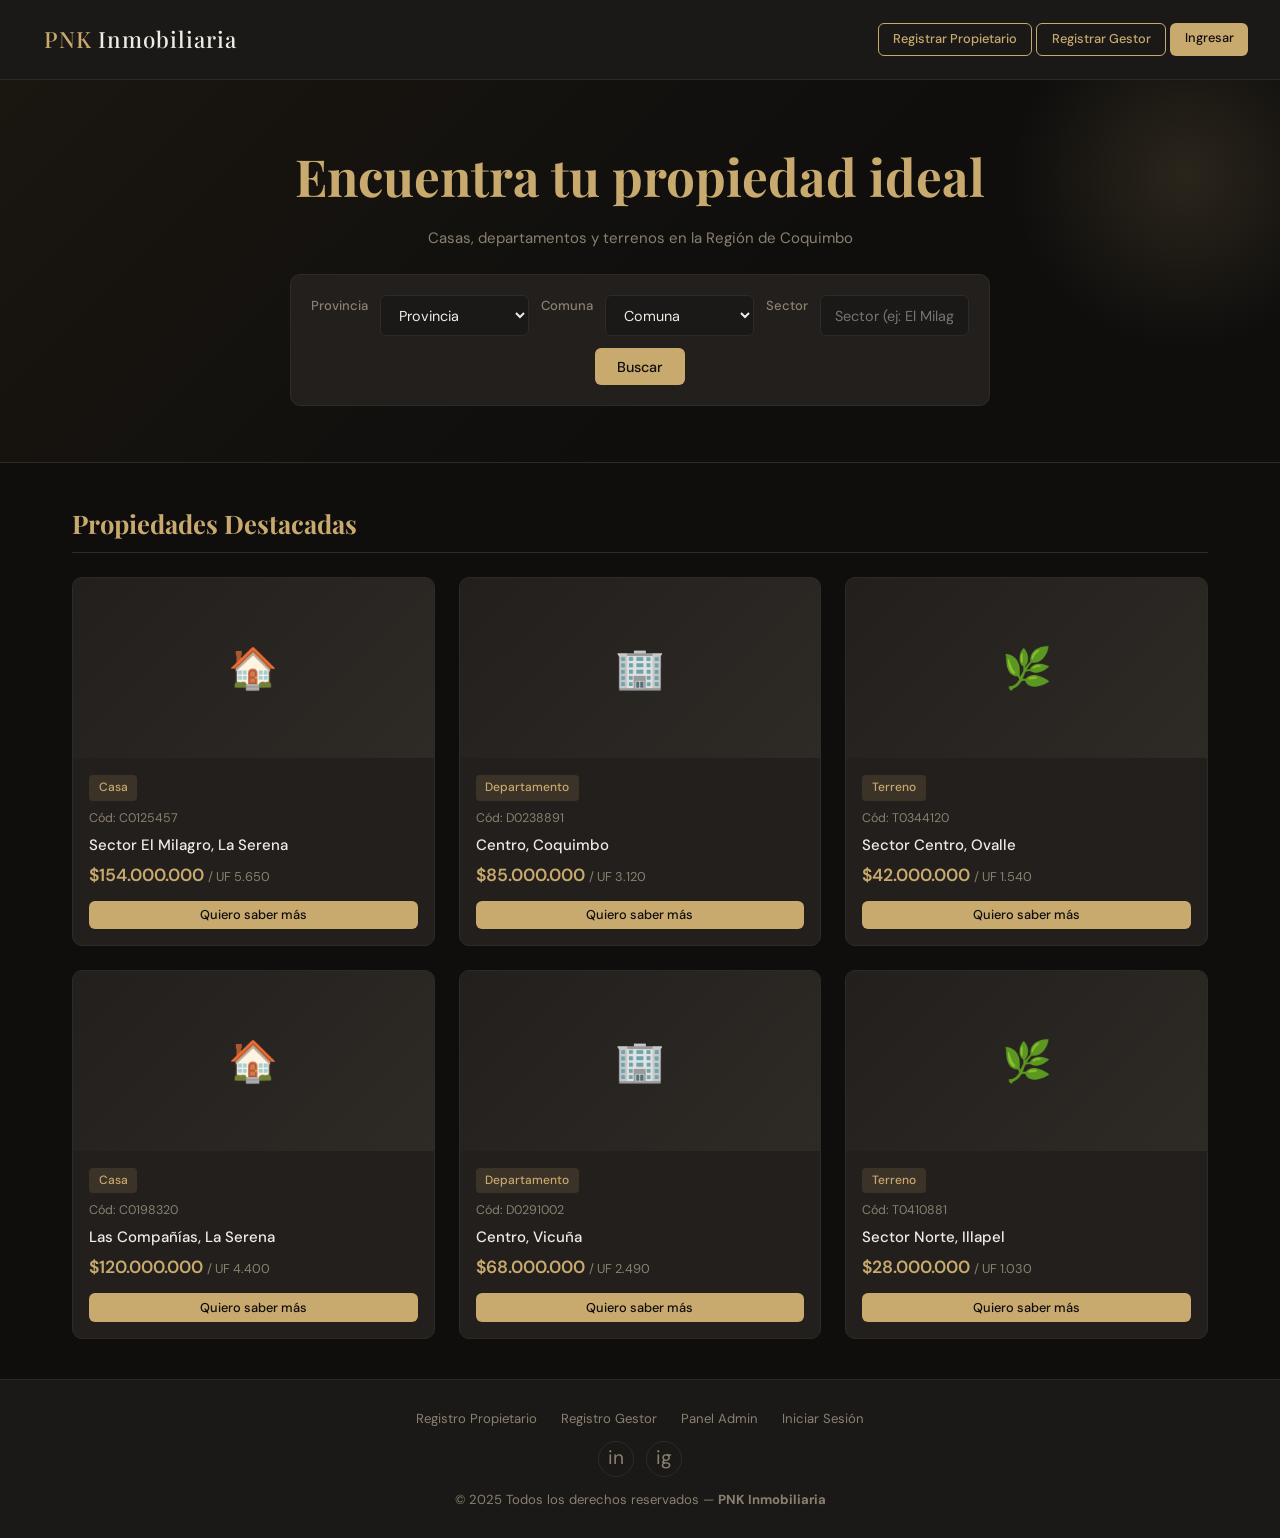
==== commit c6b2624f: "#1" ====
--- a/index.html
+++ b/index.html
@@ -1,690 +1,247 @@
 <!DOCTYPE html>
-<html lang="en">
+<html lang="es">
 <head>
-  <meta charset="UTF-8" />
-  <meta name="viewport" content="width=device-width, initial-scale=1.0" />
-  <meta name="description" content="PNK Real Estate – Find your dream home. Browse thousands of homes for sale and rent." />
-  <title>PNK Real Estate – Find Your Dream Home</title>
-  <link rel="stylesheet" href="css/styles.css" />
-  <link rel="stylesheet" href="css/responsive.css" />
+  <meta charset="UTF-8">
+  <meta name="viewport" content="width=device-width, initial-scale=1.0">
+  <meta name="description" content="PNK Inmobiliaria - Plataforma de propiedades en la Región de Coquimbo">
+  <title>PNK Inmobiliaria</title>
+  <link rel="stylesheet" href="styles.css">
 </head>
 <body>
 
-  <!-- ═══════════════════════════════ NAVBAR ════════════════ -->
-  <nav class="navbar" role="navigation" aria-label="Main navigation">
-    <div class="container nav-inner">
-      <a href="index.html" class="nav-logo" aria-label="PNK Real Estate home">
-        <span>PNK</span> Realty
-      </a>
-
-      <ul class="nav-links" role="list">
-        <li><a href="index.html" class="active">Home</a></li>
-        <li><a href="listings.html">Listings</a></li>
-        <li><a href="listings.html?type=sale">Buy</a></li>
-        <li><a href="listings.html?type=rent">Rent</a></li>
-        <li><a href="#agents">Agents</a></li>
-        <li><a href="#contact">Contact</a></li>
-      </ul>
-
-      <div class="nav-actions">
-        <a href="listings.html" class="btn btn-outline" style="padding:.5rem 1.1rem;font-size:.88rem;">List Property</a>
-      </div>
-
-      <button class="nav-toggle" aria-label="Toggle navigation" aria-expanded="false">
-        <span></span><span></span><span></span>
-      </button>
-    </div>
-  </nav>
-
-  <!-- ═══════════════════════════════ HERO ══════════════════ -->
-  <section class="hero" aria-label="Hero banner">
-    <div class="hero-bg-pattern" aria-hidden="true"></div>
-    <div class="container">
-      <div class="hero-content">
-        <div class="hero-label">🏡 #1 Real Estate Platform</div>
-
-        <h1>Find Your <em>Perfect</em><br>Place to Call Home</h1>
-
-        <p>Explore thousands of verified listings — houses, condos, apartments, and commercial spaces across the country.</p>
-
-        <div class="hero-cta">
-          <a href="listings.html" class="btn btn-primary">Browse Listings</a>
-          <a href="#how-it-works" class="btn btn-ghost">How It Works</a>
-        </div>
-
-        <div class="hero-stats">
-          <div class="stat">
-            <span class="stat-value">12,400+</span>
-            <span class="stat-label">Active Listings</span>
-          </div>
-          <div class="stat">
-            <span class="stat-value">8,200+</span>
-            <span class="stat-label">Happy Clients</span>
-          </div>
-          <div class="stat">
-            <span class="stat-value">320+</span>
-            <span class="stat-label">Expert Agents</span>
-          </div>
-          <div class="stat">
-            <span class="stat-value">98%</span>
-            <span class="stat-label">Satisfaction Rate</span>
-          </div>
-        </div>
-      </div>
+<nav role="navigation" aria-label="Navegación principal">
+  <a href="index.html" class="logo" aria-label="PNK Inmobiliaria - Inicio">PNK <span>Inmobiliaria</span></a>
+  <div class="nav-links">
+    <a href="registro-propietario.html" class="btn btn-outline btn-sm">Registrar Propietario</a>
+    <a href="registro-gestor.html" class="btn btn-outline btn-sm">Registrar Gestor</a>
+    <a href="login.html" class="btn btn-primary btn-sm">Ingresar</a>
+  </div>
+</nav>
+
+<header class="hero" role="banner">
+  <h1>Encuentra tu propiedad ideal</h1>
+  <p>Casas, departamentos y terrenos en la Región de Coquimbo</p>
+  <form class="buscador" role="search" aria-label="Buscar propiedades">
+    <label for="provincia" class="sr-only">Provincia</label>
+    <select id="provincia" name="provincia" aria-label="Seleccionar provincia">
+      <option value="">Provincia</option>
+      <option>Elqui</option>
+      <option>Limarí</option>
+      <option>Choapa</option>
+    </select>
+    <label for="comuna" class="sr-only">Comuna</label>
+    <select id="comuna" name="comuna" aria-label="Seleccionar comuna">
+      <option value="">Comuna</option>
+      <option>La Serena</option>
+      <option>Coquimbo</option>
+      <option>Ovalle</option>
+      <option>Illapel</option>
+      <option>Vicuña</option>
+    </select>
+    <label for="sector" class="sr-only">Sector</label>
+    <input id="sector" type="text" name="sector" placeholder="Sector (ej: El Milagro)" aria-label="Sector">
+    <button type="submit" class="btn btn-primary" aria-label="Buscar propiedades">Buscar</button>
+  </form>
+</header>
+
+<main id="main-content">
+  <section class="section" aria-labelledby="props-title">
+    <h2 class="section-title" id="props-title">Propiedades Destacadas</h2>
+    <div class="grid-3" role="list" aria-label="Listado de propiedades">
+
+      <!-- Card 1 -->
+      <article class="prop-card" role="listitem" aria-label="Casa en El Milagro">
+        <div class="prop-img-placeholder" aria-hidden="true">🏠</div>
+        <div class="prop-body">
+          <span class="prop-badge">Casa</span>
+          <p class="prop-code">Cód: C0125457</p>
+          <p class="prop-title">Sector El Milagro, La Serena</p>
+          <p class="prop-price">$154.000.000 <small>/ UF 5.650</small></p>
+          <button class="btn btn-primary btn-sm w-100" onclick="abrirModal('modal1')" aria-haspopup="dialog">Quiero saber más</button>
+        </div>
+      </article>
+
+      <!-- Card 2 -->
+      <article class="prop-card" role="listitem" aria-label="Departamento en Coquimbo">
+        <div class="prop-img-placeholder" aria-hidden="true">🏢</div>
+        <div class="prop-body">
+          <span class="prop-badge">Departamento</span>
+          <p class="prop-code">Cód: D0238891</p>
+          <p class="prop-title">Centro, Coquimbo</p>
+          <p class="prop-price">$85.000.000 <small>/ UF 3.120</small></p>
+          <button class="btn btn-primary btn-sm w-100" onclick="abrirModal('modal2')" aria-haspopup="dialog">Quiero saber más</button>
+        </div>
+      </article>
+
+      <!-- Card 3 -->
+      <article class="prop-card" role="listitem" aria-label="Terreno en Ovalle">
+        <div class="prop-img-placeholder" aria-hidden="true">🌿</div>
+        <div class="prop-body">
+          <span class="prop-badge">Terreno</span>
+          <p class="prop-code">Cód: T0344120</p>
+          <p class="prop-title">Sector Centro, Ovalle</p>
+          <p class="prop-price">$42.000.000 <small>/ UF 1.540</small></p>
+          <button class="btn btn-primary btn-sm w-100" onclick="abrirModal('modal3')" aria-haspopup="dialog">Quiero saber más</button>
+        </div>
+      </article>
+
+      <!-- Card 4 -->
+      <article class="prop-card" role="listitem" aria-label="Casa en Las Compañías">
+        <div class="prop-img-placeholder" aria-hidden="true">🏠</div>
+        <div class="prop-body">
+          <span class="prop-badge">Casa</span>
+          <p class="prop-code">Cód: C0198320</p>
+          <p class="prop-title">Las Compañías, La Serena</p>
+          <p class="prop-price">$120.000.000 <small>/ UF 4.400</small></p>
+          <button class="btn btn-primary btn-sm w-100" onclick="abrirModal('modal1')" aria-haspopup="dialog">Quiero saber más</button>
+        </div>
+      </article>
+
+      <!-- Card 5 -->
+      <article class="prop-card" role="listitem" aria-label="Departamento en Vicuña">
+        <div class="prop-img-placeholder" aria-hidden="true">🏢</div>
+        <div class="prop-body">
+          <span class="prop-badge">Departamento</span>
+          <p class="prop-code">Cód: D0291002</p>
+          <p class="prop-title">Centro, Vicuña</p>
+          <p class="prop-price">$68.000.000 <small>/ UF 2.490</small></p>
+          <button class="btn btn-primary btn-sm w-100" onclick="abrirModal('modal2')" aria-haspopup="dialog">Quiero saber más</button>
+        </div>
+      </article>
+
+      <!-- Card 6 -->
+      <article class="prop-card" role="listitem" aria-label="Terreno en Illapel">
+        <div class="prop-img-placeholder" aria-hidden="true">🌿</div>
+        <div class="prop-body">
+          <span class="prop-badge">Terreno</span>
+          <p class="prop-code">Cód: T0410881</p>
+          <p class="prop-title">Sector Norte, Illapel</p>
+          <p class="prop-price">$28.000.000 <small>/ UF 1.030</small></p>
+          <button class="btn btn-primary btn-sm w-100" onclick="abrirModal('modal3')" aria-haspopup="dialog">Quiero saber más</button>
+        </div>
+      </article>
     </div>
   </section>
-
-  <!-- ═══════════════════════════════ SEARCH ════════════════ -->
-  <section class="search-section" aria-label="Property search">
-    <div class="container">
-      <div class="search-tabs" role="tablist">
-        <button class="search-tab active" role="tab" aria-selected="true">Buy</button>
-        <button class="search-tab" role="tab" aria-selected="false">Rent</button>
-        <button class="search-tab" role="tab" aria-selected="false">Commercial</button>
-      </div>
-
-      <form class="search-form" action="listings.html" method="GET" role="search">
-        <div class="search-field">
-          <label for="search-location">Location</label>
-          <input
-            id="search-location"
-            name="location"
-            type="text"
-            class="search-input"
-            placeholder="City, neighborhood, ZIP code…"
-            autocomplete="off"
-          />
-        </div>
-
-        <div class="search-field">
-          <label for="search-type">Property Type</label>
-          <div class="search-select-wrapper">
-            <select id="search-type" name="type" class="search-select">
-              <option value="">Any Type</option>
-              <option value="house">House</option>
-              <option value="apartment">Apartment</option>
-              <option value="condo">Condo</option>
-              <option value="townhouse">Townhouse</option>
-              <option value="commercial">Commercial</option>
-            </select>
-          </div>
-        </div>
-
-        <div class="search-field">
-          <label for="search-beds">Bedrooms</label>
-          <div class="search-select-wrapper">
-            <select id="search-beds" name="beds" class="search-select">
-              <option value="">Any</option>
-              <option value="1">1+</option>
-              <option value="2">2+</option>
-              <option value="3">3+</option>
-              <option value="4">4+</option>
-            </select>
-          </div>
-        </div>
-
-        <div class="search-field">
-          <label for="search-price">Max Price</label>
-          <div class="search-select-wrapper">
-            <select id="search-price" name="max_price" class="search-select">
-              <option value="">Any Price</option>
-              <option value="200000">$200,000</option>
-              <option value="400000">$400,000</option>
-              <option value="600000">$600,000</option>
-              <option value="800000">$800,000</option>
-              <option value="1000000">$1,000,000+</option>
-            </select>
-          </div>
-        </div>
-
-        <button type="submit" class="btn btn-primary search-btn">🔍 Search</button>
-      </form>
-    </div>
-  </section>
-
-  <!-- ═══════════════════════════════ FEATURED LISTINGS ═════ -->
-  <section class="section featured-section" id="featured" aria-labelledby="featured-heading">
-    <div class="container">
-      <div class="section-header">
-        <h2 id="featured-heading">Featured Properties</h2>
-        <p>Hand-picked listings from our expert agents — updated daily</p>
-      </div>
-
-      <div class="property-grid">
-
-        <!-- Card 1 -->
-        <article class="property-card">
-          <div class="card-image">
-            <img
-              src="https://images.unsplash.com/photo-1564013799919-ab600027ffc6?w=600&q=80"
-              alt="Modern luxury villa with pool"
-              loading="lazy"
-            />
-            <div class="card-badges">
-              <span class="badge badge--sale">For Sale</span>
-              <span class="badge badge--new">New</span>
-            </div>
-            <button class="card-fav" aria-label="Add to favourites" aria-pressed="false">♡</button>
-          </div>
-          <div class="card-body">
-            <div class="card-price">$895,000</div>
-            <h3 class="card-title"><a href="property.html">Modern Luxury Villa with Pool</a></h3>
-            <p class="card-location">Beverly Hills, CA 90210</p>
-            <div class="card-features">
-              <div class="card-feature"><span class="icon">🛏</span> 5 Beds</div>
-              <div class="card-feature"><span class="icon">🚿</span> 4 Baths</div>
-              <div class="card-feature"><span class="icon">📐</span> 3,800 sq ft</div>
-              <div class="card-feature"><span class="icon">🚗</span> 2 Garage</div>
-            </div>
-          </div>
-          <div class="card-footer">
-            <div class="agent-mini">
-              <img src="https://randomuser.me/api/portraits/women/44.jpg" alt="Agent Sarah" />
-              <span class="agent-mini-name">Sarah Miller</span>
-            </div>
-            <span class="card-footer-date">3 days ago</span>
-          </div>
-        </article>
-
-        <!-- Card 2 -->
-        <article class="property-card">
-          <div class="card-image">
-            <img
-              src="https://images.unsplash.com/photo-1512917774080-9991f1c4c750?w=600&q=80"
-              alt="Contemporary Downtown Apartment"
-              loading="lazy"
-            />
-            <div class="card-badges">
-              <span class="badge badge--rent">For Rent</span>
-            </div>
-            <button class="card-fav" aria-label="Add to favourites" aria-pressed="false">♡</button>
-          </div>
-          <div class="card-body">
-            <div class="card-price">$4,200 <span>/ month</span></div>
-            <h3 class="card-title"><a href="property.html">Contemporary Downtown Apartment</a></h3>
-            <p class="card-location">Manhattan, New York, NY 10001</p>
-            <div class="card-features">
-              <div class="card-feature"><span class="icon">🛏</span> 2 Beds</div>
-              <div class="card-feature"><span class="icon">🚿</span> 2 Baths</div>
-              <div class="card-feature"><span class="icon">📐</span> 1,150 sq ft</div>
-            </div>
-          </div>
-          <div class="card-footer">
-            <div class="agent-mini">
-              <img src="https://randomuser.me/api/portraits/men/32.jpg" alt="Agent James" />
-              <span class="agent-mini-name">James Wilson</span>
-            </div>
-            <span class="card-footer-date">1 day ago</span>
-          </div>
-        </article>
-
-        <!-- Card 3 -->
-        <article class="property-card">
-          <div class="card-image">
-            <img
-              src="https://images.unsplash.com/photo-1605276374104-dee2a0ed3cd6?w=600&q=80"
-              alt="Suburban Family Home"
-              loading="lazy"
-            />
-            <div class="card-badges">
-              <span class="badge badge--sale">For Sale</span>
-            </div>
-            <button class="card-fav" aria-label="Add to favourites" aria-pressed="false">♡</button>
-          </div>
-          <div class="card-body">
-            <div class="card-price">$455,000</div>
-            <h3 class="card-title"><a href="property.html">Suburban Family Home w/ Garden</a></h3>
-            <p class="card-location">Austin, TX 78701</p>
-            <div class="card-features">
-              <div class="card-feature"><span class="icon">🛏</span> 4 Beds</div>
-              <div class="card-feature"><span class="icon">🚿</span> 3 Baths</div>
-              <div class="card-feature"><span class="icon">📐</span> 2,400 sq ft</div>
-              <div class="card-feature"><span class="icon">🚗</span> 1 Garage</div>
-            </div>
-          </div>
-          <div class="card-footer">
-            <div class="agent-mini">
-              <img src="https://randomuser.me/api/portraits/women/65.jpg" alt="Agent Lisa" />
-              <span class="agent-mini-name">Lisa Chen</span>
-            </div>
-            <span class="card-footer-date">5 days ago</span>
-          </div>
-        </article>
-
-        <!-- Card 4 -->
-        <article class="property-card">
-          <div class="card-image">
-            <img
-              src="https://images.unsplash.com/photo-1600596542815-ffad4c1539a9?w=600&q=80"
-              alt="Waterfront Penthouse"
-              loading="lazy"
-            />
-            <div class="card-badges">
-              <span class="badge badge--sale">For Sale</span>
-              <span class="badge badge--new">New</span>
-            </div>
-            <button class="card-fav" aria-label="Add to favourites" aria-pressed="false">♡</button>
-          </div>
-          <div class="card-body">
-            <div class="card-price">$2,100,000</div>
-            <h3 class="card-title"><a href="property.html">Waterfront Penthouse Suite</a></h3>
-            <p class="card-location">Miami Beach, FL 33139</p>
-            <div class="card-features">
-              <div class="card-feature"><span class="icon">🛏</span> 4 Beds</div>
-              <div class="card-feature"><span class="icon">🚿</span> 5 Baths</div>
-              <div class="card-feature"><span class="icon">📐</span> 5,200 sq ft</div>
-              <div class="card-feature"><span class="icon">🚗</span> 3 Garage</div>
-            </div>
-          </div>
-          <div class="card-footer">
-            <div class="agent-mini">
-              <img src="https://randomuser.me/api/portraits/men/55.jpg" alt="Agent Carlos" />
-              <span class="agent-mini-name">Carlos Rivera</span>
-            </div>
-            <span class="card-footer-date">Today</span>
-          </div>
-        </article>
-
-        <!-- Card 5 -->
-        <article class="property-card">
-          <div class="card-image">
-            <img
-              src="https://images.unsplash.com/photo-1560185127-6ed189bf02f4?w=600&q=80"
-              alt="Mountain Cabin Retreat"
-              loading="lazy"
-            />
-            <div class="card-badges">
-              <span class="badge badge--sale">For Sale</span>
-            </div>
-            <button class="card-fav" aria-label="Add to favourites" aria-pressed="false">♡</button>
-          </div>
-          <div class="card-body">
-            <div class="card-price">$325,000</div>
-            <h3 class="card-title"><a href="property.html">Mountain Cabin Retreat</a></h3>
-            <p class="card-location">Aspen, CO 81611</p>
-            <div class="card-features">
-              <div class="card-feature"><span class="icon">🛏</span> 3 Beds</div>
-              <div class="card-feature"><span class="icon">🚿</span> 2 Baths</div>
-              <div class="card-feature"><span class="icon">📐</span> 1,800 sq ft</div>
-            </div>
-          </div>
-          <div class="card-footer">
-            <div class="agent-mini">
-              <img src="https://randomuser.me/api/portraits/women/22.jpg" alt="Agent Emma" />
-              <span class="agent-mini-name">Emma Davis</span>
-            </div>
-            <span class="card-footer-date">2 days ago</span>
-          </div>
-        </article>
-
-        <!-- Card 6 -->
-        <article class="property-card">
-          <div class="card-image">
-            <img
-              src="https://images.unsplash.com/photo-1493809842364-78817add7ffb?w=600&q=80"
-              alt="Modern Studio Apartment"
-              loading="lazy"
-            />
-            <div class="card-badges">
-              <span class="badge badge--rent">For Rent</span>
-            </div>
-            <button class="card-fav" aria-label="Add to favourites" aria-pressed="false">♡</button>
-          </div>
-          <div class="card-body">
-            <div class="card-price">$1,800 <span>/ month</span></div>
-            <h3 class="card-title"><a href="property.html">Modern Studio Apartment</a></h3>
-            <p class="card-location">Chicago, IL 60601</p>
-            <div class="card-features">
-              <div class="card-feature"><span class="icon">🛏</span> Studio</div>
-              <div class="card-feature"><span class="icon">🚿</span> 1 Bath</div>
-              <div class="card-feature"><span class="icon">📐</span> 620 sq ft</div>
-            </div>
-          </div>
-          <div class="card-footer">
-            <div class="agent-mini">
-              <img src="https://randomuser.me/api/portraits/men/78.jpg" alt="Agent Michael" />
-              <span class="agent-mini-name">Michael Park</span>
-            </div>
-            <span class="card-footer-date">4 days ago</span>
-          </div>
-        </article>
-
-      </div><!-- /.property-grid -->
-
-      <div style="text-align:center;margin-top:2.5rem;">
-        <a href="listings.html" class="btn btn-outline">View All Listings →</a>
-      </div>
-    </div>
-  </section>
-
-  <!-- ═══════════════════════════════ CATEGORIES ════════════ -->
-  <section class="section" aria-labelledby="cat-heading">
-    <div class="container">
-      <div class="section-header">
-        <h2 id="cat-heading">Browse by Category</h2>
-        <p>Whatever you're looking for, we have it</p>
-      </div>
-
-      <div class="categories-grid">
-        <a href="listings.html?type=house" class="category-card">
-          <div class="category-icon">🏠</div>
-          <div class="category-name">Houses</div>
-          <div class="category-count">3,842 listings</div>
-        </a>
-        <a href="listings.html?type=apartment" class="category-card">
-          <div class="category-icon">🏢</div>
-          <div class="category-name">Apartments</div>
-          <div class="category-count">4,215 listings</div>
-        </a>
-        <a href="listings.html?type=condo" class="category-card">
-          <div class="category-icon">🏙</div>
-          <div class="category-name">Condos</div>
-          <div class="category-count">1,930 listings</div>
-        </a>
-        <a href="listings.html?type=townhouse" class="category-card">
-          <div class="category-icon">🏘</div>
-          <div class="category-name">Townhouses</div>
-          <div class="category-count">987 listings</div>
-        </a>
-        <a href="listings.html?type=commercial" class="category-card">
-          <div class="category-icon">🏪</div>
-          <div class="category-name">Commercial</div>
-          <div class="category-count">562 listings</div>
-        </a>
-        <a href="listings.html?type=land" class="category-card">
-          <div class="category-icon">🌿</div>
-          <div class="category-name">Land</div>
-          <div class="category-count">408 listings</div>
-        </a>
-      </div>
-    </div>
-  </section>
-
-  <!-- ═══════════════════════════════ STATS BANNER ══════════ -->
-  <section class="stats-banner" aria-label="Platform statistics">
-    <div class="container">
-      <div class="stats-grid">
-        <div>
-          <span class="stat-value" data-count="12400" data-suffix="+">12,400+</span>
-          <div class="stat-label">Properties Listed</div>
-        </div>
-        <div>
-          <span class="stat-value" data-count="8200" data-suffix="+">8,200+</span>
-          <div class="stat-label">Homes Sold</div>
-        </div>
-        <div>
-          <span class="stat-value" data-count="320" data-suffix="+">320+</span>
-          <div class="stat-label">Expert Agents</div>
-        </div>
-        <div>
-          <span class="stat-value" data-count="15" data-suffix="">15</span>
-          <div class="stat-label">Years of Experience</div>
-        </div>
-        <div>
-          <span class="stat-value" data-count="98" data-suffix="%">98%</span>
-          <div class="stat-label">Satisfaction Rate</div>
-        </div>
-      </div>
-    </div>
-  </section>
-
-  <!-- ═══════════════════════════════ HOW IT WORKS ══════════ -->
-  <section class="section how-it-works" id="how-it-works" aria-labelledby="how-heading">
-    <div class="container">
-      <div class="section-header">
-        <h2 id="how-heading">How It Works</h2>
-        <p>Your journey to a new home in four simple steps</p>
-      </div>
-
-      <div class="steps-grid">
-        <div class="step-card">
-          <div class="step-number">1</div>
-          <h3>Search &amp; Explore</h3>
-          <p>Use our powerful search to filter listings by location, price, type, and more.</p>
-        </div>
-        <div class="step-card">
-          <div class="step-number">2</div>
-          <h3>Schedule a Viewing</h3>
-          <p>Book in-person or virtual tours directly from any property listing page.</p>
-        </div>
-        <div class="step-card">
-          <div class="step-number">3</div>
-          <h3>Make an Offer</h3>
-          <p>Connect with your agent, negotiate, and submit your offer with confidence.</p>
-        </div>
-        <div class="step-card">
-          <div class="step-number">4</div>
-          <h3>Close the Deal</h3>
-          <p>Complete paperwork digitally and get the keys to your new home.</p>
-        </div>
-      </div>
-    </div>
-  </section>
-
-  <!-- ═══════════════════════════════ AGENTS ════════════════ -->
-  <section class="section agents-section" id="agents" aria-labelledby="agents-heading">
-    <div class="container">
-      <div class="section-header">
-        <h2 id="agents-heading">Meet Our Top Agents</h2>
-        <p>Experienced professionals ready to help you find the perfect property</p>
-      </div>
-
-      <div class="agents-grid">
-
-        <div class="agent-card">
-          <div class="agent-photo">
-            <img src="https://randomuser.me/api/portraits/women/44.jpg" alt="Sarah Miller" loading="lazy" />
-            <div class="agent-social">
-              <a href="#" class="social-btn" aria-label="Sarah LinkedIn">in</a>
-              <a href="#" class="social-btn" aria-label="Sarah Twitter">𝕏</a>
-              <a href="#" class="social-btn" aria-label="Sarah email">✉</a>
-            </div>
-          </div>
-          <div class="agent-info">
-            <div class="agent-name">Sarah Miller</div>
-            <div class="agent-title">Luxury Properties Specialist</div>
-            <div class="agent-stats">
-              <div><span class="agent-stat-val">142</span><span class="agent-stat-lbl">Sales</span></div>
-              <div><span class="agent-stat-val">⭐ 4.9</span><span class="agent-stat-lbl">Rating</span></div>
-            </div>
-          </div>
-        </div>
-
-        <div class="agent-card">
-          <div class="agent-photo">
-            <img src="https://randomuser.me/api/portraits/men/32.jpg" alt="James Wilson" loading="lazy" />
-            <div class="agent-social">
-              <a href="#" class="social-btn" aria-label="James LinkedIn">in</a>
-              <a href="#" class="social-btn" aria-label="James Twitter">𝕏</a>
-              <a href="#" class="social-btn" aria-label="James email">✉</a>
-            </div>
-          </div>
-          <div class="agent-info">
-            <div class="agent-name">James Wilson</div>
-            <div class="agent-title">Residential Sales Expert</div>
-            <div class="agent-stats">
-              <div><span class="agent-stat-val">98</span><span class="agent-stat-lbl">Sales</span></div>
-              <div><span class="agent-stat-val">⭐ 4.8</span><span class="agent-stat-lbl">Rating</span></div>
-            </div>
-          </div>
-        </div>
-
-        <div class="agent-card">
-          <div class="agent-photo">
-            <img src="https://randomuser.me/api/portraits/women/65.jpg" alt="Lisa Chen" loading="lazy" />
-            <div class="agent-social">
-              <a href="#" class="social-btn" aria-label="Lisa LinkedIn">in</a>
-              <a href="#" class="social-btn" aria-label="Lisa Twitter">𝕏</a>
-              <a href="#" class="social-btn" aria-label="Lisa email">✉</a>
-            </div>
-          </div>
-          <div class="agent-info">
-            <div class="agent-name">Lisa Chen</div>
-            <div class="agent-title">Commercial Real Estate</div>
-            <div class="agent-stats">
-              <div><span class="agent-stat-val">211</span><span class="agent-stat-lbl">Sales</span></div>
-              <div><span class="agent-stat-val">⭐ 5.0</span><span class="agent-stat-lbl">Rating</span></div>
-            </div>
-          </div>
-        </div>
-
-        <div class="agent-card">
-          <div class="agent-photo">
-            <img src="https://randomuser.me/api/portraits/men/55.jpg" alt="Carlos Rivera" loading="lazy" />
-            <div class="agent-social">
-              <a href="#" class="social-btn" aria-label="Carlos LinkedIn">in</a>
-              <a href="#" class="social-btn" aria-label="Carlos Twitter">𝕏</a>
-              <a href="#" class="social-btn" aria-label="Carlos email">✉</a>
-            </div>
-          </div>
-          <div class="agent-info">
-            <div class="agent-name">Carlos Rivera</div>
-            <div class="agent-title">Waterfront Property Expert</div>
-            <div class="agent-stats">
-              <div><span class="agent-stat-val">76</span><span class="agent-stat-lbl">Sales</span></div>
-              <div><span class="agent-stat-val">⭐ 4.7</span><span class="agent-stat-lbl">Rating</span></div>
-            </div>
-          </div>
-        </div>
-
-      </div>
-    </div>
-  </section>
-
-  <!-- ═══════════════════════════════ TESTIMONIALS ══════════ -->
-  <section class="section testimonials-section" aria-labelledby="testimonials-heading">
-    <div class="container">
-      <div class="section-header">
-        <h2 id="testimonials-heading">What Our Clients Say</h2>
-        <p>Real stories from real people who found their perfect home</p>
-      </div>
-
-      <div class="testimonials-grid">
-
-        <div class="testimonial-card">
-          <div class="testimonial-stars">★★★★★</div>
-          <p class="testimonial-text">"PNK Realty made buying our first home so easy. Sarah guided us every step of the way — we closed in under 30 days!"</p>
-          <div class="testimonial-author">
-            <img src="https://randomuser.me/api/portraits/women/12.jpg" alt="Amanda K." loading="lazy" />
-            <div>
-              <div class="author-name">Amanda K.</div>
-              <div class="author-role">First-Time Buyer · Austin, TX</div>
-            </div>
-          </div>
-        </div>
-
-        <div class="testimonial-card">
-          <div class="testimonial-stars">★★★★★</div>
-          <p class="testimonial-text">"I sold my apartment for 12% above asking price. The team's marketing strategy and professional photography made all the difference."</p>
-          <div class="testimonial-author">
-            <img src="https://randomuser.me/api/portraits/men/43.jpg" alt="Robert M." loading="lazy" />
-            <div>
-              <div class="author-name">Robert M.</div>
-              <div class="author-role">Seller · Manhattan, NY</div>
-            </div>
-          </div>
-        </div>
-
-        <div class="testimonial-card">
-          <div class="testimonial-stars">★★★★★</div>
-          <p class="testimonial-text">"Excellent platform — intuitive search, high-quality photos, and detailed neighborhood info. Found our dream rental within a week!"</p>
-          <div class="testimonial-author">
-            <img src="https://randomuser.me/api/portraits/women/85.jpg" alt="Priya S." loading="lazy" />
-            <div>
-              <div class="author-name">Priya S.</div>
-              <div class="author-role">Renter · Chicago, IL</div>
-            </div>
-          </div>
-        </div>
-
-      </div>
-    </div>
-  </section>
-
-  <!-- ═══════════════════════════════ NEWSLETTER ════════════ -->
-  <section class="newsletter-section" id="contact" aria-labelledby="newsletter-heading">
-    <div class="container">
-      <h2 id="newsletter-heading">Never Miss a Great Deal</h2>
-      <p>Subscribe to get the latest listings, market insights, and exclusive offers straight to your inbox.</p>
-
-      <form class="newsletter-form" aria-label="Newsletter signup">
-        <input
-          type="email"
-          class="newsletter-input"
-          placeholder="Enter your email address"
-          aria-label="Email address"
-          required
-        />
-        <button type="submit" class="newsletter-btn">Subscribe →</button>
-      </form>
-    </div>
-  </section>
-
-  <!-- ═══════════════════════════════ FOOTER ════════════════ -->
-  <footer class="footer" role="contentinfo">
-    <div class="container">
-      <div class="footer-grid">
-
-        <div class="footer-brand">
-          <a href="index.html" class="nav-logo"><span>PNK</span> Realty</a>
-          <p>Your trusted partner in real estate. We connect buyers, sellers, and renters with the properties that change their lives.</p>
-          <div class="footer-social">
-            <a href="#" aria-label="Facebook">f</a>
-            <a href="#" aria-label="Twitter">𝕏</a>
-            <a href="#" aria-label="Instagram">📷</a>
-            <a href="#" aria-label="LinkedIn">in</a>
-            <a href="#" aria-label="YouTube">▶</a>
-          </div>
-        </div>
-
-        <div class="footer-col">
-          <h4>Quick Links</h4>
-          <ul class="footer-links">
-            <li><a href="index.html">Home</a></li>
-            <li><a href="listings.html">All Listings</a></li>
-            <li><a href="listings.html?type=sale">Buy a Home</a></li>
-            <li><a href="listings.html?type=rent">Rent a Home</a></li>
-            <li><a href="#agents">Find an Agent</a></li>
-          </ul>
-        </div>
-
-        <div class="footer-col">
-          <h4>Property Types</h4>
-          <ul class="footer-links">
-            <li><a href="listings.html?type=house">Houses</a></li>
-            <li><a href="listings.html?type=apartment">Apartments</a></li>
-            <li><a href="listings.html?type=condo">Condos</a></li>
-            <li><a href="listings.html?type=townhouse">Townhouses</a></li>
-            <li><a href="listings.html?type=commercial">Commercial</a></li>
-          </ul>
-        </div>
-
-        <div class="footer-col">
-          <h4>Contact Us</h4>
-          <ul class="footer-contact">
-            <li><span class="icon">📍</span> 123 Realty Ave, Suite 400, Los Angeles, CA 90001</li>
-            <li><span class="icon">📞</span> +1 (800) 765-4321</li>
-            <li><span class="icon">✉</span> hello@pnkrealty.com</li>
-            <li><span class="icon">🕐</span> Mon–Fri: 8am – 7pm PST</li>
-          </ul>
-        </div>
-
-      </div><!-- /.footer-grid -->
-
-      <div class="footer-bottom">
-        <p>© 2024 PNK Realty. All rights reserved.</p>
-        <div class="footer-bottom-links">
-          <a href="#">Privacy Policy</a>
-          <a href="#">Terms of Service</a>
-          <a href="#">Sitemap</a>
-        </div>
-      </div>
-    </div>
-  </footer>
-
-  <!-- Back to top -->
-  <button class="back-to-top" aria-label="Back to top">↑</button>
-
-  <script src="js/main.js"></script>
+</main>
+
+<!-- Modal detalle propiedad -->
+<div class="modal-overlay" id="modal1" role="dialog" aria-modal="true" aria-labelledby="modal1-title">
+  <div class="modal">
+    <button class="modal-close" onclick="cerrarModal('modal1')" aria-label="Cerrar">✕</button>
+    <span class="prop-badge">Casa</span>
+    <h2 id="modal1-title" style="font-family:'Playfair Display',serif;color:var(--accent);margin:.5rem 0">Sector El Milagro, La Serena</h2>
+    <p class="text-muted" style="font-size:.82rem">Cód: C0125457 · Publicado: 15/03/2025</p>
+    <div class="prop-img-placeholder mt-2" style="height:200px;border-radius:8px" aria-label="Fotografía de la propiedad">🏠</div>
+    <div class="prop-details-grid mt-2">
+      <span>Precio</span><strong>$154.000.000</strong>
+      <span>Precio UF</span><strong>UF 5.650</strong>
+      <span>Dormitorios</span><strong>4</strong>
+      <span>Baños</span><strong>3</strong>
+      <span>Área Construida</span><strong>145 m²</strong>
+      <span>Área Terreno</span><strong>280 m²</strong>
+    </div>
+    <p style="color:var(--muted);font-size:.88rem;margin:.75rem 0">Hermosa casa en sector residencial tranquilo, con acceso rápido a avenida principal. Excelente iluminación natural, cocina remodelada y patio trasero amplio.</p>
+    <p style="font-size:.85rem;margin-bottom:.4rem"><strong>Cuenta con:</strong></p>
+    <div class="amenidades">
+      <span class="amenidad">✓ Bodega</span>
+      <span class="amenidad">✓ Estacionamiento</span>
+      <span class="amenidad">✓ Cocina amoblada</span>
+      <span class="amenidad">✓ Patio trasero</span>
+      <span class="amenidad">✓ Antejardín</span>
+    </div>
+    <!-- Mapa placeholder -->
+    <div style="background:var(--surface);border:1px solid var(--border);border-radius:8px;height:140px;display:flex;align-items:center;justify-content:center;color:var(--muted);margin-top:.75rem;font-size:.85rem" role="img" aria-label="Ubicación en mapa">
+      📍 Mapa — Sector El Milagro, La Serena
+    </div>
+    <div class="social-share">
+      <a href="#" class="btn btn-outline btn-sm" aria-label="Compartir en WhatsApp">WhatsApp</a>
+      <a href="#" class="btn btn-outline btn-sm" aria-label="Compartir en Facebook">Facebook</a>
+      <a href="#" class="btn btn-outline btn-sm" aria-label="Compartir en Twitter">Twitter</a>
+    </div>
+    <button class="btn btn-primary w-100 mt-2" aria-label="Solicitar visita a esta propiedad">Solicitar Visita</button>
+  </div>
+</div>
+
+<div class="modal-overlay" id="modal2" role="dialog" aria-modal="true" aria-labelledby="modal2-title">
+  <div class="modal">
+    <button class="modal-close" onclick="cerrarModal('modal2')" aria-label="Cerrar">✕</button>
+    <span class="prop-badge">Departamento</span>
+    <h2 id="modal2-title" style="font-family:'Playfair Display',serif;color:var(--accent);margin:.5rem 0">Centro, Coquimbo</h2>
+    <p class="text-muted" style="font-size:.82rem">Cód: D0238891 · Publicado: 20/03/2025</p>
+    <div class="prop-img-placeholder mt-2" style="height:200px;border-radius:8px" aria-label="Fotografía del departamento">🏢</div>
+    <div class="prop-details-grid mt-2">
+      <span>Precio</span><strong>$85.000.000</strong>
+      <span>Precio UF</span><strong>UF 3.120</strong>
+      <span>Dormitorios</span><strong>2</strong>
+      <span>Baños</span><strong>1</strong>
+      <span>Área Construida</span><strong>65 m²</strong>
+      <span>Área Terreno</span><strong>—</strong>
+    </div>
+    <p style="color:var(--muted);font-size:.88rem;margin:.75rem 0">Moderno departamento en el corazón de Coquimbo, a pasos del comercio y transporte público.</p>
+    <div class="amenidades">
+      <span class="amenidad">✓ Estacionamiento</span>
+      <span class="amenidad">✓ Logia</span>
+    </div>
+    <div style="background:var(--surface);border:1px solid var(--border);border-radius:8px;height:140px;display:flex;align-items:center;justify-content:center;color:var(--muted);font-size:.85rem;margin-top:.75rem" role="img" aria-label="Mapa de ubicación">📍 Mapa — Centro, Coquimbo</div>
+    <div class="social-share">
+      <a href="#" class="btn btn-outline btn-sm">WhatsApp</a>
+      <a href="#" class="btn btn-outline btn-sm">Facebook</a>
+    </div>
+    <button class="btn btn-primary w-100 mt-2">Solicitar Visita</button>
+  </div>
+</div>
+
+<div class="modal-overlay" id="modal3" role="dialog" aria-modal="true" aria-labelledby="modal3-title">
+  <div class="modal">
+    <button class="modal-close" onclick="cerrarModal('modal3')" aria-label="Cerrar">✕</button>
+    <span class="prop-badge">Terreno</span>
+    <h2 id="modal3-title" style="font-family:'Playfair Display',serif;color:var(--accent);margin:.5rem 0">Sector Centro, Ovalle</h2>
+    <p class="text-muted" style="font-size:.82rem">Cód: T0344120 · Publicado: 01/04/2025</p>
+    <div class="prop-img-placeholder mt-2" style="height:200px;border-radius:8px" aria-label="Fotografía del terreno">🌿</div>
+    <div class="prop-details-grid mt-2">
+      <span>Precio</span><strong>$42.000.000</strong>
+      <span>Precio UF</span><strong>UF 1.540</strong>
+      <span>Dormitorios</span><strong>—</strong>
+      <span>Baños</span><strong>—</strong>
+      <span>Área Total</span><strong>500 m²</strong>
+      <span>Área Construida</span><strong>—</strong>
+    </div>
+    <p style="color:var(--muted);font-size:.88rem;margin:.75rem 0">Terreno plano en excelente ubicación, apto para construcción residencial o comercial.</p>
+    <div style="background:var(--surface);border:1px solid var(--border);border-radius:8px;height:140px;display:flex;align-items:center;justify-content:center;color:var(--muted);font-size:.85rem;margin-top:.75rem" role="img" aria-label="Mapa de ubicación">📍 Mapa — Centro, Ovalle</div>
+    <div class="social-share">
+      <a href="#" class="btn btn-outline btn-sm">WhatsApp</a>
+      <a href="#" class="btn btn-outline btn-sm">Facebook</a>
+    </div>
+    <button class="btn btn-primary w-100 mt-2">Solicitar Visita</button>
+  </div>
+</div>
+
+<footer role="contentinfo">
+  <div class="foot-links" aria-label="Enlaces del pie de página">
+    <a href="registro-propietario.html">Registro Propietario</a>
+    <a href="registro-gestor.html">Registro Gestor</a>
+    <a href="login.html">Panel Admin</a>
+    <a href="login.html">Iniciar Sesión</a>
+  </div>
+  <div class="social-icons" aria-label="Redes sociales">
+    <a href="#" aria-label="LinkedIn de PNK Inmobiliaria">in</a>
+    <a href="#" aria-label="Instagram de PNK Inmobiliaria">ig</a>
+  </div>
+  <p>© 2025 Todos los derechos reservados — <strong>PNK Inmobiliaria</strong></p>
+</footer>
+
+<script>
+  function abrirModal(id) {
+    document.getElementById(id).classList.add('open');
+    document.body.style.overflow = 'hidden';
+  }
+  function cerrarModal(id) {
+    document.getElementById(id).classList.remove('open');
+    document.body.style.overflow = '';
+  }
+  document.querySelectorAll('.modal-overlay').forEach(m => {
+    m.addEventListener('click', e => { if(e.target === m) cerrarModal(m.id); });
+  });
+</script>
 </body>
 </html>
--- a/styles.css
+++ b/styles.css
@@ -0,0 +1,401 @@
+@import url('https://fonts.googleapis.com/css2?family=Playfair+Display:wght@700&family=DM+Sans:wght@300;400;500&display=swap');
+
+:root {
+  --bg: #0f0e0d;
+  --surface: #1a1917;
+  --card: #221f1c;
+  --accent: #c8a96e;
+  --accent2: #e8c98a;
+  --text: #f0ece4;
+  --muted: #8a8070;
+  --danger: #c0392b;
+  --success: #27ae60;
+  --border: #2e2b27;
+  --radius: 10px;
+}
+
+*, *::before, *::after { box-sizing: border-box; margin: 0; padding: 0; }
+
+body {
+  font-family: 'DM Sans', sans-serif;
+  background: var(--bg);
+  color: var(--text);
+  font-size: 15px;
+  line-height: 1.6;
+  min-height: 100vh;
+}
+
+/* NAV */
+nav {
+  display: flex;
+  align-items: center;
+  justify-content: space-between;
+  padding: 1rem 2rem;
+  background: var(--surface);
+  border-bottom: 1px solid var(--border);
+  position: sticky;
+  top: 0;
+  z-index: 100;
+  flex-wrap: wrap;
+  gap: .5rem;
+}
+.logo {
+  font-family: 'Playfair Display', serif;
+  font-size: 1.4rem;
+  color: var(--accent);
+  text-decoration: none;
+  letter-spacing: 1px;
+}
+.logo span { color: var(--text); }
+nav a {
+  color: var(--muted);
+  text-decoration: none;
+  font-size: .85rem;
+  font-weight: 500;
+  padding: .35rem .75rem;
+  border-radius: 6px;
+  transition: all .2s;
+}
+nav a:hover, nav a.active { color: var(--accent); background: rgba(200,169,110,.1); }
+.nav-links { display: flex; gap: .25rem; flex-wrap: wrap; }
+
+/* HERO */
+.hero {
+  background: linear-gradient(135deg, #1a1610 0%, #0f0e0d 60%);
+  border-bottom: 1px solid var(--border);
+  padding: 3.5rem 2rem;
+  text-align: center;
+  position: relative;
+  overflow: hidden;
+}
+.hero::before {
+  content: '';
+  position: absolute;
+  top: -80px; right: -80px;
+  width: 350px; height: 350px;
+  background: radial-gradient(circle, rgba(200,169,110,.15), transparent 70%);
+  pointer-events: none;
+}
+.hero h1 {
+  font-family: 'Playfair Display', serif;
+  font-size: clamp(2rem, 5vw, 3.2rem);
+  color: var(--accent);
+  margin-bottom: .5rem;
+}
+.hero p { color: var(--muted); max-width: 500px; margin: 0 auto 1.5rem; }
+
+/* BUSCADOR */
+.buscador {
+  background: var(--card);
+  border: 1px solid var(--border);
+  border-radius: var(--radius);
+  padding: 1.25rem;
+  display: flex;
+  gap: .75rem;
+  flex-wrap: wrap;
+  justify-content: center;
+  max-width: 700px;
+  margin: 0 auto;
+}
+.buscador select, .buscador input {
+  flex: 1;
+  min-width: 140px;
+  background: var(--surface);
+  border: 1px solid var(--border);
+  color: var(--text);
+  padding: .6rem .9rem;
+  border-radius: 6px;
+  font-family: inherit;
+  font-size: .9rem;
+}
+.buscador select:focus, .buscador input:focus { outline: none; border-color: var(--accent); }
+
+/* BOTONES */
+.btn {
+  display: inline-block;
+  padding: .6rem 1.4rem;
+  border-radius: 6px;
+  border: none;
+  cursor: pointer;
+  font-family: inherit;
+  font-size: .9rem;
+  font-weight: 500;
+  text-decoration: none;
+  transition: all .2s;
+}
+.btn-primary { background: var(--accent); color: #0f0e0d; }
+.btn-primary:hover { background: var(--accent2); transform: translateY(-1px); }
+.btn-outline { background: transparent; border: 1px solid var(--accent); color: var(--accent); }
+.btn-outline:hover { background: rgba(200,169,110,.1); }
+.btn-danger { background: var(--danger); color: #fff; }
+.btn-success { background: var(--success); color: #fff; }
+.btn-sm { padding: .35rem .9rem; font-size: .8rem; }
+
+/* GRID PROPIEDADES */
+.section { padding: 2.5rem 2rem; max-width: 1200px; margin: 0 auto; }
+.section-title {
+  font-family: 'Playfair Display', serif;
+  font-size: 1.6rem;
+  color: var(--accent);
+  margin-bottom: 1.5rem;
+  padding-bottom: .5rem;
+  border-bottom: 1px solid var(--border);
+}
+.grid-3 { display: grid; grid-template-columns: repeat(auto-fill, minmax(280px, 1fr)); gap: 1.5rem; }
+
+/* CARD PROPIEDAD */
+.prop-card {
+  background: var(--card);
+  border: 1px solid var(--border);
+  border-radius: var(--radius);
+  overflow: hidden;
+  transition: transform .2s, box-shadow .2s;
+}
+.prop-card:hover { transform: translateY(-4px); box-shadow: 0 8px 30px rgba(0,0,0,.4); }
+.prop-card img {
+  width: 100%; height: 180px;
+  object-fit: cover;
+  background: var(--border);
+  display: block;
+}
+.prop-img-placeholder {
+  width: 100%; height: 180px;
+  background: linear-gradient(135deg, #221f1c, #2e2b27);
+  display: flex; align-items: center; justify-content: center;
+  color: var(--muted); font-size: 2.5rem;
+}
+.prop-body { padding: 1rem; }
+.prop-badge {
+  display: inline-block;
+  background: rgba(200,169,110,.15);
+  color: var(--accent);
+  font-size: .75rem;
+  padding: .2rem .6rem;
+  border-radius: 4px;
+  margin-bottom: .5rem;
+  font-weight: 500;
+}
+.prop-code { color: var(--muted); font-size: .78rem; margin-bottom: .25rem; }
+.prop-title { font-weight: 500; margin-bottom: .25rem; }
+.prop-price { color: var(--accent); font-size: 1.1rem; font-weight: 600; margin-bottom: .75rem; }
+.prop-price small { color: var(--muted); font-size: .8rem; font-weight: 400; }
+
+/* MODAL */
+.modal-overlay {
+  display: none;
+  position: fixed; inset: 0;
+  background: rgba(0,0,0,.75);
+  z-index: 200;
+  align-items: center;
+  justify-content: center;
+  padding: 1rem;
+}
+.modal-overlay.open { display: flex; }
+.modal {
+  background: var(--card);
+  border: 1px solid var(--border);
+  border-radius: var(--radius);
+  padding: 2rem;
+  max-width: 700px;
+  width: 100%;
+  max-height: 90vh;
+  overflow-y: auto;
+  position: relative;
+}
+.modal-close {
+  position: absolute; top: 1rem; right: 1rem;
+  background: none; border: none; color: var(--muted);
+  font-size: 1.4rem; cursor: pointer;
+}
+.modal-close:hover { color: var(--text); }
+.prop-details-grid { display: grid; grid-template-columns: 1fr 1fr; gap: .5rem 1.5rem; margin: 1rem 0; }
+.prop-details-grid span { color: var(--muted); font-size: .85rem; }
+.prop-details-grid strong { color: var(--text); }
+.amenidades { display: flex; flex-wrap: wrap; gap: .5rem; margin: .75rem 0; }
+.amenidad {
+  background: rgba(39,174,96,.1);
+  color: var(--success);
+  border: 1px solid rgba(39,174,96,.3);
+  border-radius: 4px;
+  padding: .2rem .6rem;
+  font-size: .78rem;
+}
+.social-share { display: flex; gap: .5rem; margin-top: 1rem; flex-wrap: wrap; }
+
+/* FORMULARIOS */
+.form-page {
+  min-height: 100vh;
+  display: flex;
+  align-items: center;
+  justify-content: center;
+  padding: 2rem;
+  background: var(--bg);
+}
+.form-box {
+  background: var(--card);
+  border: 1px solid var(--border);
+  border-radius: var(--radius);
+  padding: 2.5rem;
+  width: 100%;
+  max-width: 520px;
+}
+.form-box h2 {
+  font-family: 'Playfair Display', serif;
+  font-size: 1.6rem;
+  color: var(--accent);
+  margin-bottom: .25rem;
+}
+.form-box p.subtitle { color: var(--muted); font-size: .85rem; margin-bottom: 1.75rem; }
+
+.form-group { margin-bottom: 1.1rem; }
+label {
+  display: block;
+  font-size: .82rem;
+  color: var(--muted);
+  margin-bottom: .35rem;
+  font-weight: 500;
+}
+input, select, textarea {
+  width: 100%;
+  background: var(--surface);
+  border: 1px solid var(--border);
+  color: var(--text);
+  padding: .65rem .9rem;
+  border-radius: 6px;
+  font-family: inherit;
+  font-size: .9rem;
+  transition: border-color .2s;
+}
+input:focus, select:focus, textarea:focus {
+  outline: none;
+  border-color: var(--accent);
+}
+textarea { resize: vertical; min-height: 80px; }
+.form-row { display: grid; grid-template-columns: 1fr 1fr; gap: 1rem; }
+.form-check { display: flex; align-items: center; gap: .5rem; }
+.form-check input { width: auto; }
+.form-grid-3 { display: grid; grid-template-columns: repeat(3, 1fr); gap: .75rem; margin: .5rem 0; }
+.form-footer { display: flex; justify-content: space-between; align-items: center; margin-top: 1.5rem; flex-wrap: wrap; gap: .5rem; }
+.form-footer a { color: var(--accent); font-size: .85rem; text-decoration: none; }
+.form-footer a:hover { text-decoration: underline; }
+
+/* DASHBOARD */
+.dash-wrap { max-width: 1100px; margin: 0 auto; padding: 2rem; }
+.dash-header {
+  display: flex;
+  justify-content: space-between;
+  align-items: center;
+  padding: 1rem 1.5rem;
+  background: var(--card);
+  border: 1px solid var(--border);
+  border-radius: var(--radius);
+  margin-bottom: 2rem;
+  flex-wrap: wrap;
+  gap: .75rem;
+}
+.dash-user { display: flex; align-items: center; gap: .75rem; }
+.dash-avatar {
+  width: 40px; height: 40px;
+  background: var(--accent);
+  border-radius: 50%;
+  display: flex; align-items: center; justify-content: center;
+  color: #0f0e0d; font-weight: 700; font-size: 1.1rem;
+}
+.dash-cards { display: grid; grid-template-columns: repeat(auto-fill, minmax(200px, 1fr)); gap: 1.25rem; margin-bottom: 2rem; }
+.dash-card {
+  background: var(--card);
+  border: 1px solid var(--border);
+  border-radius: var(--radius);
+  padding: 1.75rem 1.5rem;
+  text-align: center;
+  text-decoration: none;
+  color: var(--text);
+  transition: all .2s;
+  display: block;
+}
+.dash-card:hover { border-color: var(--accent); transform: translateY(-3px); }
+.dash-card .icon { font-size: 2.2rem; margin-bottom: .75rem; }
+.dash-card h3 { font-size: .95rem; color: var(--accent); margin-bottom: .25rem; }
+.dash-card p { font-size: .8rem; color: var(--muted); }
+
+/* TABLA CRUD */
+.crud-wrap { max-width: 1100px; margin: 0 auto; padding: 2rem; }
+.crud-header { display: flex; justify-content: space-between; align-items: center; margin-bottom: 1.5rem; flex-wrap: wrap; gap: 1rem; }
+.crud-header h2 { font-family: 'Playfair Display', serif; font-size: 1.5rem; color: var(--accent); }
+.search-bar {
+  display: flex; gap: .5rem; align-items: center; flex-wrap: wrap;
+}
+.search-bar input { width: 220px; }
+
+table { width: 100%; border-collapse: collapse; background: var(--card); border-radius: var(--radius); overflow: hidden; border: 1px solid var(--border); }
+thead { background: var(--surface); }
+th { padding: .85rem 1rem; text-align: left; font-size: .8rem; color: var(--muted); font-weight: 500; border-bottom: 1px solid var(--border); }
+td { padding: .8rem 1rem; font-size: .88rem; border-bottom: 1px solid var(--border); vertical-align: middle; }
+tr:last-child td { border-bottom: none; }
+tr:hover td { background: rgba(200,169,110,.04); }
+.badge {
+  display: inline-block;
+  padding: .2rem .6rem;
+  border-radius: 4px;
+  font-size: .75rem;
+  font-weight: 500;
+}
+.badge-pending { background: rgba(230,126,34,.15); color: #e67e22; }
+.badge-active { background: rgba(39,174,96,.15); color: var(--success); }
+.badge-inactive { background: rgba(192,57,43,.15); color: var(--danger); }
+.actions { display: flex; gap: .35rem; }
+
+/* FOOTER */
+footer {
+  background: var(--surface);
+  border-top: 1px solid var(--border);
+  padding: 1.75rem 2rem;
+  text-align: center;
+  color: var(--muted);
+  font-size: .82rem;
+  margin-top: auto;
+}
+footer .foot-links { display: flex; justify-content: center; gap: 1.5rem; margin-bottom: .75rem; flex-wrap: wrap; }
+footer .foot-links a { color: var(--muted); text-decoration: none; transition: color .2s; }
+footer .foot-links a:hover { color: var(--accent); }
+.social-icons { display: flex; justify-content: center; gap: .75rem; margin-bottom: .75rem; }
+.social-icons a {
+  color: var(--muted);
+  font-size: 1.2rem;
+  width: 36px; height: 36px;
+  border: 1px solid var(--border);
+  border-radius: 50%;
+  display: flex; align-items: center; justify-content: center;
+  text-decoration: none;
+  transition: all .2s;
+}
+.social-icons a:hover { color: var(--accent); border-color: var(--accent); }
+
+/* ALERT */
+.alert {
+  padding: .75rem 1rem;
+  border-radius: 6px;
+  font-size: .88rem;
+  margin-bottom: 1rem;
+}
+.alert-info { background: rgba(200,169,110,.1); border: 1px solid rgba(200,169,110,.3); color: var(--accent2); }
+
+/* LOGIN especifico */
+.login-links { text-align: center; margin-top: 1rem; font-size: .85rem; color: var(--muted); }
+.login-links a { color: var(--accent); text-decoration: none; }
+.login-links a:hover { text-decoration: underline; }
+.divider { display: flex; align-items: center; gap: 1rem; margin: 1.25rem 0; color: var(--muted); font-size: .82rem; }
+.divider::before, .divider::after { content: ''; flex: 1; height: 1px; background: var(--border); }
+
+/* Utilidades */
+.mt-1 { margin-top: .5rem; } .mt-2 { margin-top: 1rem; } .mt-3 { margin-top: 1.5rem; }
+.text-muted { color: var(--muted); } .text-accent { color: var(--accent); }
+.text-center { text-align: center; }
+.w-100 { width: 100%; }
+
+@media (max-width: 600px) {
+  .form-row, .form-grid-3 { grid-template-columns: 1fr; }
+  .prop-details-grid { grid-template-columns: 1fr; }
+  nav { padding: .75rem 1rem; }
+  .section { padding: 1.5rem 1rem; }
+}
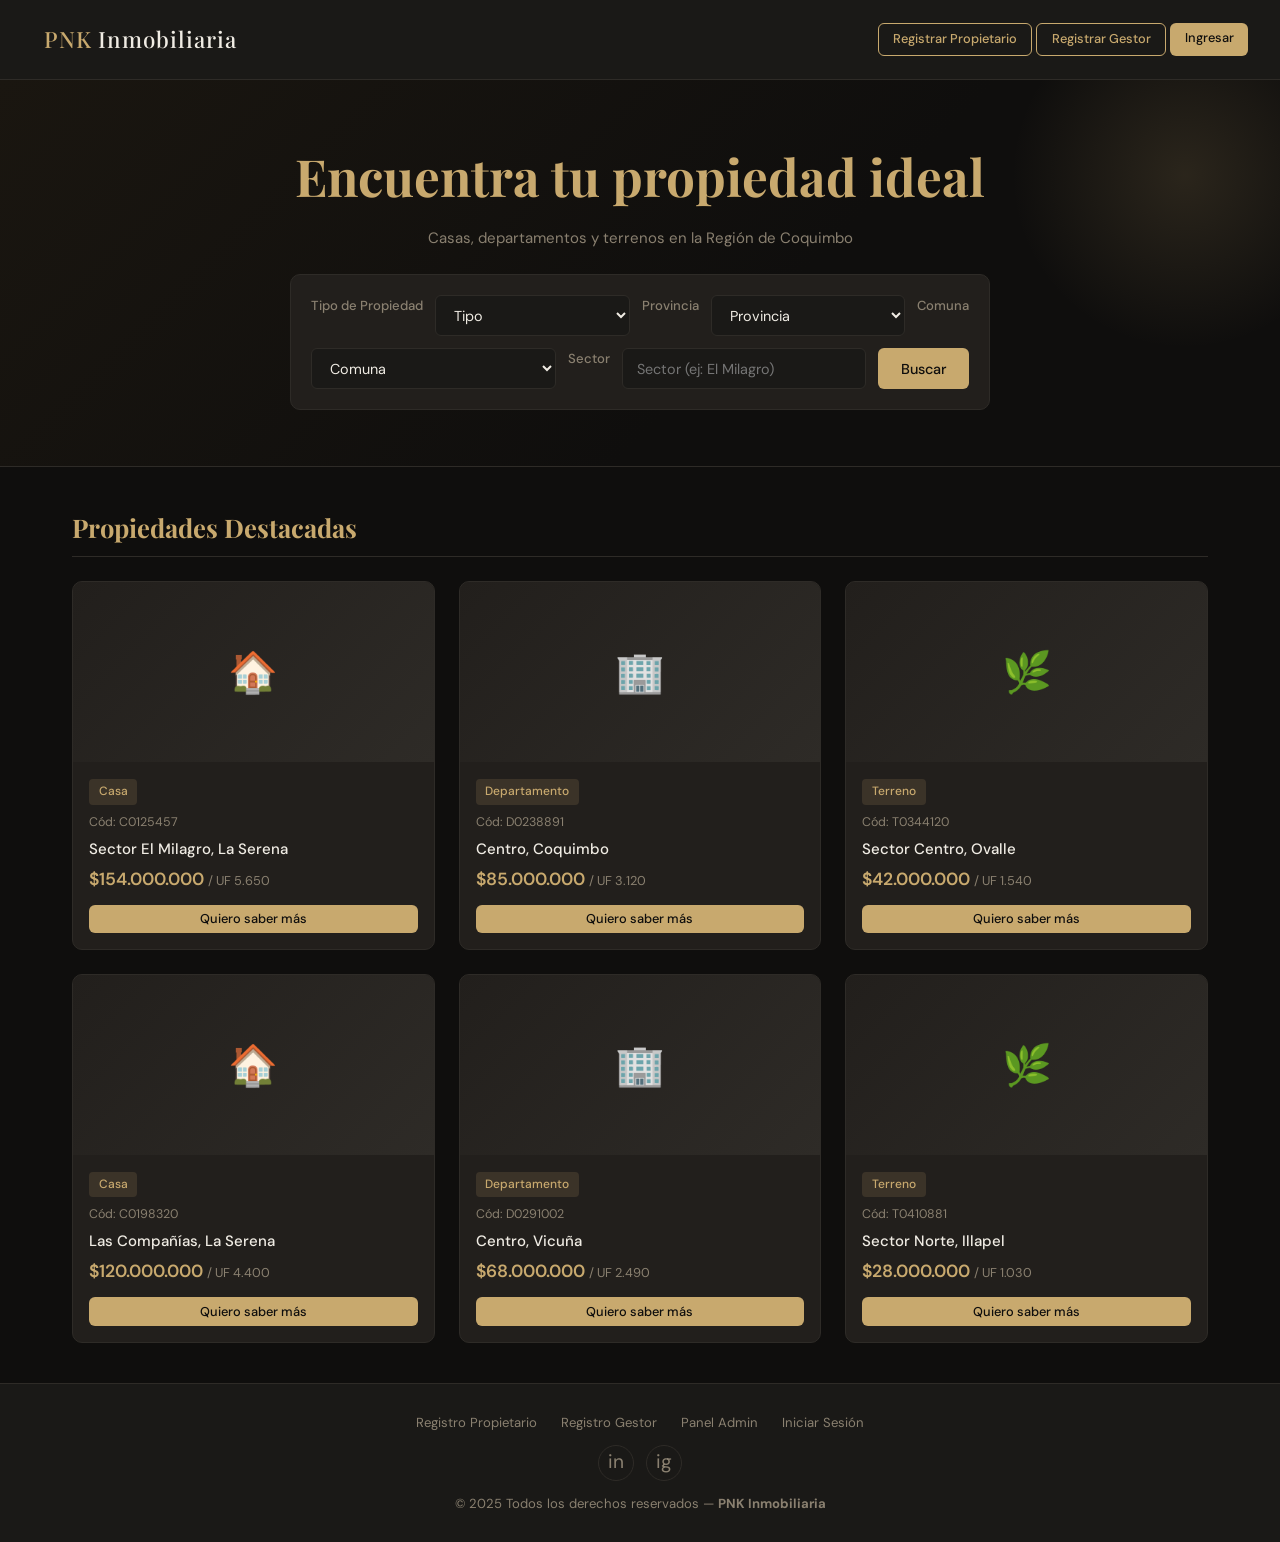
==== commit 3018c497: "Update links funcionales" ====
--- a/index.html
+++ b/index.html
@@ -22,6 +22,13 @@
   <h1>Encuentra tu propiedad ideal</h1>
   <p>Casas, departamentos y terrenos en la Región de Coquimbo</p>
   <form class="buscador" role="search" aria-label="Buscar propiedades">
+    <label for="tipo" class="sr-only">Tipo de Propiedad</label>
+    <select id="tipo" name="tipo" aria-label="Seleccionar tipo de propiedad">
+      <option value="">Tipo</option>
+      <option>Casa</option>
+      <option>Departamento</option>
+      <option>Terreno</option>
+    </select>
     <label for="provincia" class="sr-only">Provincia</label>
     <select id="provincia" name="provincia" aria-label="Seleccionar provincia">
       <option value="">Provincia</option>
@@ -184,8 +191,9 @@
     </div>
     <div style="background:var(--surface);border:1px solid var(--border);border-radius:8px;height:140px;display:flex;align-items:center;justify-content:center;color:var(--muted);font-size:.85rem;margin-top:.75rem" role="img" aria-label="Mapa de ubicación">📍 Mapa — Centro, Coquimbo</div>
     <div class="social-share">
-      <a href="#" class="btn btn-outline btn-sm">WhatsApp</a>
-      <a href="#" class="btn btn-outline btn-sm">Facebook</a>
+      <a href="javascript:compartirWhatsApp('Centro, Coquimbo', 'D0238891', '$85.000.000')" class="btn btn-outline btn-sm" aria-label="Compartir en WhatsApp">WhatsApp</a>
+      <a href="javascript:compartirFacebook('Centro, Coquimbo', 'D0238891')" class="btn btn-outline btn-sm" aria-label="Compartir en Facebook">Facebook</a>
+      <a href="javascript:compartirTwitter('Centro, Coquimbo', 'D0238891')" class="btn btn-outline btn-sm" aria-label="Compartir en Twitter">Twitter</a>
     </div>
     <button class="btn btn-primary w-100 mt-2">Solicitar Visita</button>
   </div>
@@ -209,8 +217,9 @@
     <p style="color:var(--muted);font-size:.88rem;margin:.75rem 0">Terreno plano en excelente ubicación, apto para construcción residencial o comercial.</p>
     <div style="background:var(--surface);border:1px solid var(--border);border-radius:8px;height:140px;display:flex;align-items:center;justify-content:center;color:var(--muted);font-size:.85rem;margin-top:.75rem" role="img" aria-label="Mapa de ubicación">📍 Mapa — Centro, Ovalle</div>
     <div class="social-share">
-      <a href="#" class="btn btn-outline btn-sm">WhatsApp</a>
-      <a href="#" class="btn btn-outline btn-sm">Facebook</a>
+      <a href="javascript:compartirWhatsApp('Sector Centro, Ovalle', 'T0344120', '$42.000.000')" class="btn btn-outline btn-sm" aria-label="Compartir en WhatsApp">WhatsApp</a>
+      <a href="javascript:compartirFacebook('Sector Centro, Ovalle', 'T0344120')" class="btn btn-outline btn-sm" aria-label="Compartir en Facebook">Facebook</a>
+      <a href="javascript:compartirTwitter('Sector Centro, Ovalle', 'T0344120')" class="btn btn-outline btn-sm" aria-label="Compartir en Twitter">Twitter</a>
     </div>
     <button class="btn btn-primary w-100 mt-2">Solicitar Visita</button>
   </div>
@@ -239,6 +248,18 @@
     document.getElementById(id).classList.remove('open');
     document.body.style.overflow = '';
   }
+  function compartirWhatsApp(ubicacion, codigo, precio) {
+    const mensaje = `Hola, me interesa esta propiedad de PNK Inmobiliaria:%0A%0AUbicación: ${ubicacion}%0ACódigo: ${codigo}%0APrecio: ${precio}%0A%0A¿Más información?`;
+    window.open(`https://wa.me/?text=${mensaje}`, '_blank');
+  }
+  function compartirFacebook(ubicacion, codigo) {
+    const url = window.location.href;
+    window.open(`https://www.facebook.com/sharer/sharer.php?u=${encodeURIComponent(url)}&quote=Propiedad en ${ubicacion} - ${codigo}`, '_blank');
+  }
+  function compartirTwitter(ubicacion, codigo) {
+    const texto = `Encontré esta propiedad en PNK Inmobiliaria: ${ubicacion} (${codigo}) #Inmobiliario #Coquimbo`;
+    window.open(`https://twitter.com/intent/tweet?text=${encodeURIComponent(texto)}&url=${encodeURIComponent(window.location.href)}`, '_blank');
+  }
   document.querySelectorAll('.modal-overlay').forEach(m => {
     m.addEventListener('click', e => { if(e.target === m) cerrarModal(m.id); });
   });
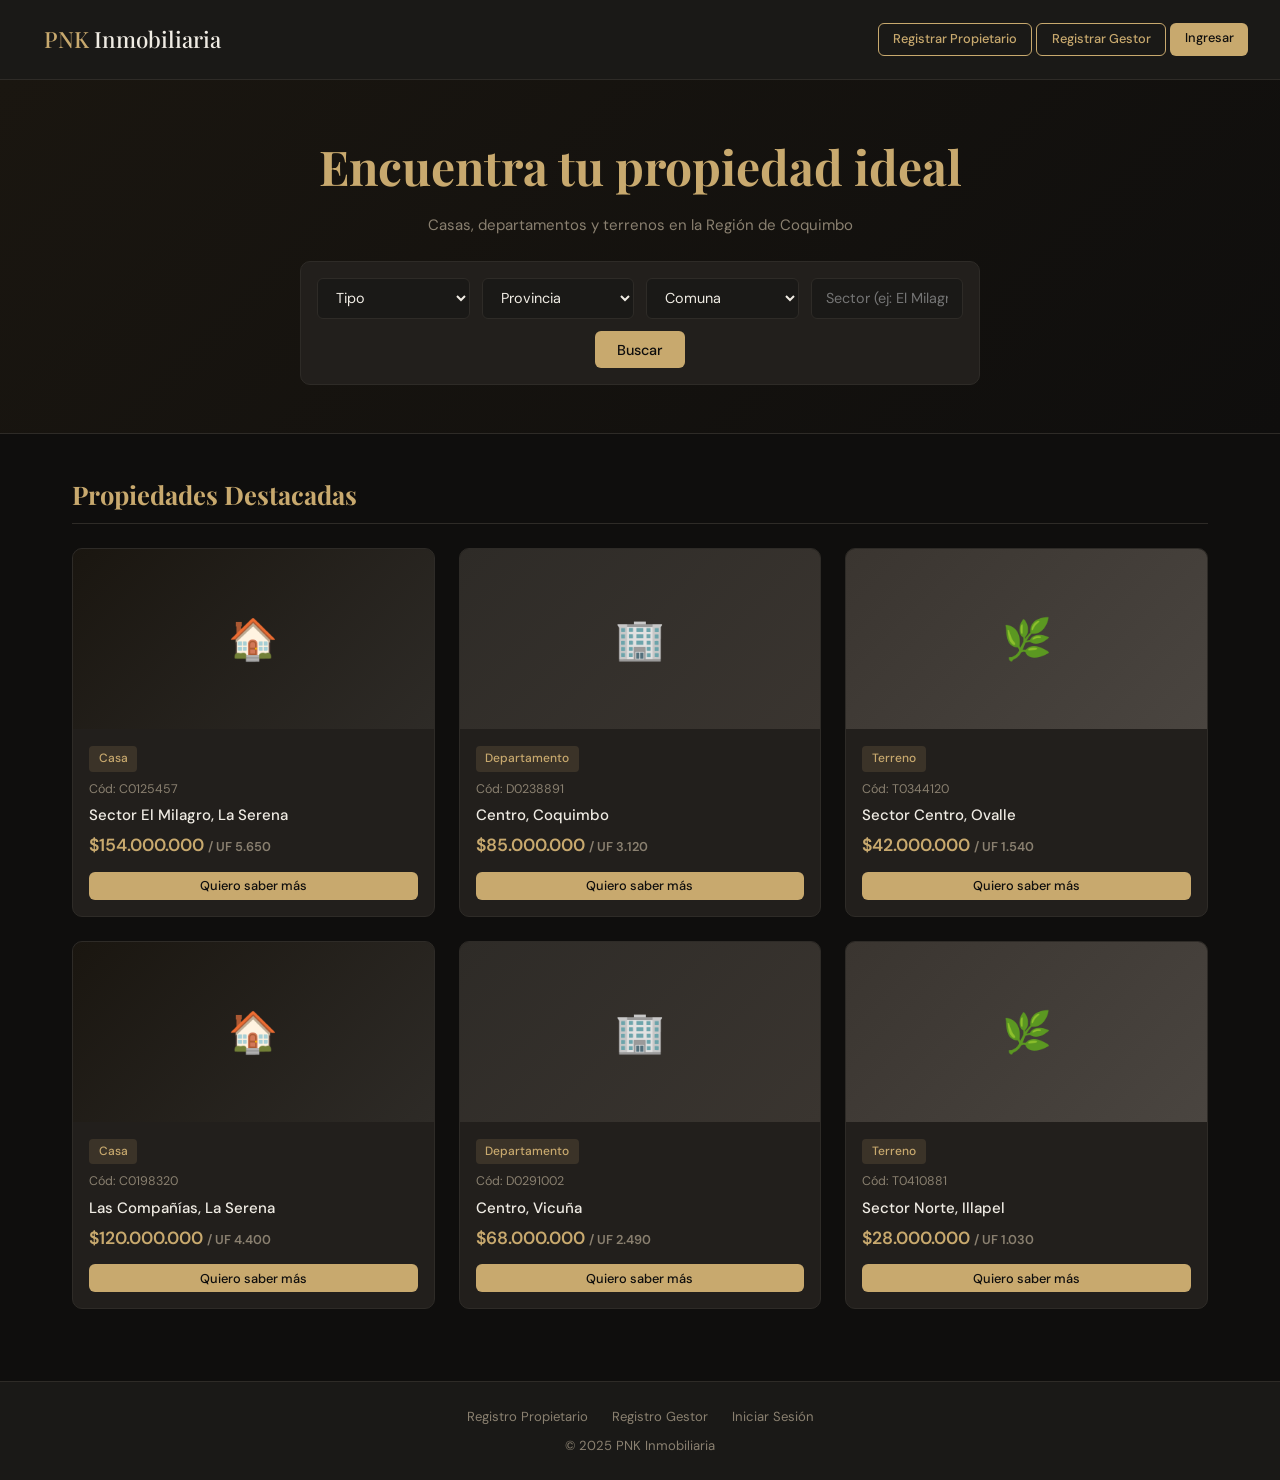
==== commit 3195be21: "rework" ====
--- a/index.html
+++ b/index.html
@@ -3,14 +3,13 @@
 <head>
   <meta charset="UTF-8">
   <meta name="viewport" content="width=device-width, initial-scale=1.0">
-  <meta name="description" content="PNK Inmobiliaria - Plataforma de propiedades en la Región de Coquimbo">
   <title>PNK Inmobiliaria</title>
   <link rel="stylesheet" href="styles.css">
 </head>
 <body>
 
-<nav role="navigation" aria-label="Navegación principal">
-  <a href="index.html" class="logo" aria-label="PNK Inmobiliaria - Inicio">PNK <span>Inmobiliaria</span></a>
+<nav>
+  <a href="index.html" class="logo">PNK <span>Inmobiliaria</span></a>
   <div class="nav-links">
     <a href="registro-propietario.html" class="btn btn-outline btn-sm">Registrar Propietario</a>
     <a href="registro-gestor.html" class="btn btn-outline btn-sm">Registrar Gestor</a>
@@ -18,128 +17,102 @@
   </div>
 </nav>
 
-<header class="hero" role="banner">
+<header class="hero">
   <h1>Encuentra tu propiedad ideal</h1>
   <p>Casas, departamentos y terrenos en la Región de Coquimbo</p>
-  <form class="buscador" role="search" aria-label="Buscar propiedades">
-    <label for="tipo" class="sr-only">Tipo de Propiedad</label>
-    <select id="tipo" name="tipo" aria-label="Seleccionar tipo de propiedad">
-      <option value="">Tipo</option>
-      <option>Casa</option>
-      <option>Departamento</option>
-      <option>Terreno</option>
-    </select>
-    <label for="provincia" class="sr-only">Provincia</label>
-    <select id="provincia" name="provincia" aria-label="Seleccionar provincia">
-      <option value="">Provincia</option>
-      <option>Elqui</option>
-      <option>Limarí</option>
-      <option>Choapa</option>
-    </select>
-    <label for="comuna" class="sr-only">Comuna</label>
-    <select id="comuna" name="comuna" aria-label="Seleccionar comuna">
-      <option value="">Comuna</option>
-      <option>La Serena</option>
-      <option>Coquimbo</option>
-      <option>Ovalle</option>
-      <option>Illapel</option>
-      <option>Vicuña</option>
-    </select>
-    <label for="sector" class="sr-only">Sector</label>
-    <input id="sector" type="text" name="sector" placeholder="Sector (ej: El Milagro)" aria-label="Sector">
-    <button type="submit" class="btn btn-primary" aria-label="Buscar propiedades">Buscar</button>
+  <form class="buscador">
+    <select name="tipo"><option value="">Tipo</option><option>Casa</option><option>Departamento</option><option>Terreno</option></select>
+    <select name="provincia"><option value="">Provincia</option><option>Elqui</option><option>Limarí</option><option>Choapa</option></select>
+    <select name="comuna"><option value="">Comuna</option><option>La Serena</option><option>Coquimbo</option><option>Ovalle</option><option>Illapel</option><option>Vicuña</option></select>
+    <input type="text" name="sector" placeholder="Sector (ej: El Milagro)">
+    <button type="submit" class="btn btn-primary">Buscar</button>
   </form>
 </header>
 
-<main id="main-content">
-  <section class="section" aria-labelledby="props-title">
-    <h2 class="section-title" id="props-title">Propiedades Destacadas</h2>
-    <div class="grid-3" role="list" aria-label="Listado de propiedades">
-
-      <!-- Card 1 -->
-      <article class="prop-card" role="listitem" aria-label="Casa en El Milagro">
-        <div class="prop-img-placeholder" aria-hidden="true">🏠</div>
+<main>
+  <section class="section">
+    <h2 class="section-title">Propiedades Destacadas</h2>
+    <div class="grid-3">
+
+      <article class="prop-card">
+        <div class="prop-img" style="background:linear-gradient(135deg,#1a1610,#2e2b27)">🏠</div>
         <div class="prop-body">
           <span class="prop-badge">Casa</span>
           <p class="prop-code">Cód: C0125457</p>
           <p class="prop-title">Sector El Milagro, La Serena</p>
           <p class="prop-price">$154.000.000 <small>/ UF 5.650</small></p>
-          <button class="btn btn-primary btn-sm w-100" onclick="abrirModal('modal1')" aria-haspopup="dialog">Quiero saber más</button>
-        </div>
-      </article>
-
-      <!-- Card 2 -->
-      <article class="prop-card" role="listitem" aria-label="Departamento en Coquimbo">
-        <div class="prop-img-placeholder" aria-hidden="true">🏢</div>
+          <button class="btn btn-primary btn-sm w-100" onclick="abrirModal('modal1')">Quiero saber más</button>
+        </div>
+      </article>
+
+      <article class="prop-card">
+        <div class="prop-img" style="background:linear-gradient(135deg,#2e2b27,#3a3530)">🏢</div>
         <div class="prop-body">
           <span class="prop-badge">Departamento</span>
           <p class="prop-code">Cód: D0238891</p>
           <p class="prop-title">Centro, Coquimbo</p>
           <p class="prop-price">$85.000.000 <small>/ UF 3.120</small></p>
-          <button class="btn btn-primary btn-sm w-100" onclick="abrirModal('modal2')" aria-haspopup="dialog">Quiero saber más</button>
-        </div>
-      </article>
-
-      <!-- Card 3 -->
-      <article class="prop-card" role="listitem" aria-label="Terreno en Ovalle">
-        <div class="prop-img-placeholder" aria-hidden="true">🌿</div>
+          <button class="btn btn-primary btn-sm w-100" onclick="abrirModal('modal2')">Quiero saber más</button>
+        </div>
+      </article>
+
+      <article class="prop-card">
+        <div class="prop-img" style="background:linear-gradient(135deg,#3a3530,#4a4540)">🌿</div>
         <div class="prop-body">
           <span class="prop-badge">Terreno</span>
           <p class="prop-code">Cód: T0344120</p>
           <p class="prop-title">Sector Centro, Ovalle</p>
           <p class="prop-price">$42.000.000 <small>/ UF 1.540</small></p>
-          <button class="btn btn-primary btn-sm w-100" onclick="abrirModal('modal3')" aria-haspopup="dialog">Quiero saber más</button>
-        </div>
-      </article>
-
-      <!-- Card 4 -->
-      <article class="prop-card" role="listitem" aria-label="Casa en Las Compañías">
-        <div class="prop-img-placeholder" aria-hidden="true">🏠</div>
+          <button class="btn btn-primary btn-sm w-100" onclick="abrirModal('modal3')">Quiero saber más</button>
+        </div>
+      </article>
+
+      <article class="prop-card">
+        <div class="prop-img" style="background:linear-gradient(135deg,#1a1610,#2e2b27)">🏠</div>
         <div class="prop-body">
           <span class="prop-badge">Casa</span>
           <p class="prop-code">Cód: C0198320</p>
           <p class="prop-title">Las Compañías, La Serena</p>
           <p class="prop-price">$120.000.000 <small>/ UF 4.400</small></p>
-          <button class="btn btn-primary btn-sm w-100" onclick="abrirModal('modal1')" aria-haspopup="dialog">Quiero saber más</button>
-        </div>
-      </article>
-
-      <!-- Card 5 -->
-      <article class="prop-card" role="listitem" aria-label="Departamento en Vicuña">
-        <div class="prop-img-placeholder" aria-hidden="true">🏢</div>
+          <button class="btn btn-primary btn-sm w-100" onclick="abrirModal('modal1')">Quiero saber más</button>
+        </div>
+      </article>
+
+      <article class="prop-card">
+        <div class="prop-img" style="background:linear-gradient(135deg,#2e2b27,#3a3530)">🏢</div>
         <div class="prop-body">
           <span class="prop-badge">Departamento</span>
           <p class="prop-code">Cód: D0291002</p>
           <p class="prop-title">Centro, Vicuña</p>
           <p class="prop-price">$68.000.000 <small>/ UF 2.490</small></p>
-          <button class="btn btn-primary btn-sm w-100" onclick="abrirModal('modal2')" aria-haspopup="dialog">Quiero saber más</button>
-        </div>
-      </article>
-
-      <!-- Card 6 -->
-      <article class="prop-card" role="listitem" aria-label="Terreno en Illapel">
-        <div class="prop-img-placeholder" aria-hidden="true">🌿</div>
+          <button class="btn btn-primary btn-sm w-100" onclick="abrirModal('modal2')">Quiero saber más</button>
+        </div>
+      </article>
+
+      <article class="prop-card">
+        <div class="prop-img" style="background:linear-gradient(135deg,#3a3530,#4a4540)">🌿</div>
         <div class="prop-body">
           <span class="prop-badge">Terreno</span>
           <p class="prop-code">Cód: T0410881</p>
           <p class="prop-title">Sector Norte, Illapel</p>
           <p class="prop-price">$28.000.000 <small>/ UF 1.030</small></p>
-          <button class="btn btn-primary btn-sm w-100" onclick="abrirModal('modal3')" aria-haspopup="dialog">Quiero saber más</button>
-        </div>
-      </article>
+          <button class="btn btn-primary btn-sm w-100" onclick="abrirModal('modal3')">Quiero saber más</button>
+        </div>
+      </article>
+
     </div>
   </section>
 </main>
 
-<!-- Modal detalle propiedad -->
-<div class="modal-overlay" id="modal1" role="dialog" aria-modal="true" aria-labelledby="modal1-title">
+<!-- Modal 1 - Casa -->
+<div class="modal-overlay" id="modal1">
   <div class="modal">
-    <button class="modal-close" onclick="cerrarModal('modal1')" aria-label="Cerrar">✕</button>
+    <button class="modal-close" onclick="cerrarModal('modal1')">✕</button>
     <span class="prop-badge">Casa</span>
-    <h2 id="modal1-title" style="font-family:'Playfair Display',serif;color:var(--accent);margin:.5rem 0">Sector El Milagro, La Serena</h2>
-    <p class="text-muted" style="font-size:.82rem">Cód: C0125457 · Publicado: 15/03/2025</p>
-    <div class="prop-img-placeholder mt-2" style="height:200px;border-radius:8px" aria-label="Fotografía de la propiedad">🏠</div>
-    <div class="prop-details-grid mt-2">
+    <h2 style="font-family:'Playfair Display',serif;color:var(--accent);margin:.5rem 0">Sector El Milagro, La Serena</h2>
+    <p style="color:var(--muted);font-size:.82rem">Cód: C0125457 · Publicado: 15/03/2025</p>
+    <div class="prop-img mt-2" style="height:200px;border-radius:8px;background:linear-gradient(135deg,#1a1610,#2e2b27)">🏠</div>
+    <div class="prop-details-grid" style="margin-top:.75rem">
       <span>Precio</span><strong>$154.000.000</strong>
       <span>Precio UF</span><strong>UF 5.650</strong>
       <span>Dormitorios</span><strong>4</strong>
@@ -147,8 +120,7 @@
       <span>Área Construida</span><strong>145 m²</strong>
       <span>Área Terreno</span><strong>280 m²</strong>
     </div>
-    <p style="color:var(--muted);font-size:.88rem;margin:.75rem 0">Hermosa casa en sector residencial tranquilo, con acceso rápido a avenida principal. Excelente iluminación natural, cocina remodelada y patio trasero amplio.</p>
-    <p style="font-size:.85rem;margin-bottom:.4rem"><strong>Cuenta con:</strong></p>
+    <p style="color:var(--muted);font-size:.88rem;margin:.75rem 0">Hermosa casa en sector residencial tranquilo, con acceso rápido a avenida principal. Cocina remodelada y patio trasero amplio.</p>
     <div class="amenidades">
       <span class="amenidad">✓ Bodega</span>
       <span class="amenidad">✓ Estacionamiento</span>
@@ -156,27 +128,26 @@
       <span class="amenidad">✓ Patio trasero</span>
       <span class="amenidad">✓ Antejardín</span>
     </div>
-    <!-- Mapa placeholder -->
-    <div style="background:var(--surface);border:1px solid var(--border);border-radius:8px;height:140px;display:flex;align-items:center;justify-content:center;color:var(--muted);margin-top:.75rem;font-size:.85rem" role="img" aria-label="Ubicación en mapa">
+    <div style="background:var(--surface);border:1px solid var(--border);border-radius:8px;height:120px;display:flex;align-items:center;justify-content:center;color:var(--muted);margin-top:.75rem;font-size:.85rem">
       📍 Mapa — Sector El Milagro, La Serena
     </div>
     <div class="social-share">
-      <a href="#" class="btn btn-outline btn-sm" aria-label="Compartir en WhatsApp">WhatsApp</a>
-      <a href="#" class="btn btn-outline btn-sm" aria-label="Compartir en Facebook">Facebook</a>
-      <a href="#" class="btn btn-outline btn-sm" aria-label="Compartir en Twitter">Twitter</a>
-    </div>
-    <button class="btn btn-primary w-100 mt-2" aria-label="Solicitar visita a esta propiedad">Solicitar Visita</button>
+      <a href="#" class="btn btn-outline btn-sm">WhatsApp</a>
+      <a href="#" class="btn btn-outline btn-sm">Facebook</a>
+    </div>
+    <button class="btn btn-primary w-100" style="margin-top:.75rem">Solicitar Visita</button>
   </div>
 </div>
 
-<div class="modal-overlay" id="modal2" role="dialog" aria-modal="true" aria-labelledby="modal2-title">
+<!-- Modal 2 - Departamento -->
+<div class="modal-overlay" id="modal2">
   <div class="modal">
-    <button class="modal-close" onclick="cerrarModal('modal2')" aria-label="Cerrar">✕</button>
+    <button class="modal-close" onclick="cerrarModal('modal2')">✕</button>
     <span class="prop-badge">Departamento</span>
-    <h2 id="modal2-title" style="font-family:'Playfair Display',serif;color:var(--accent);margin:.5rem 0">Centro, Coquimbo</h2>
-    <p class="text-muted" style="font-size:.82rem">Cód: D0238891 · Publicado: 20/03/2025</p>
-    <div class="prop-img-placeholder mt-2" style="height:200px;border-radius:8px" aria-label="Fotografía del departamento">🏢</div>
-    <div class="prop-details-grid mt-2">
+    <h2 style="font-family:'Playfair Display',serif;color:var(--accent);margin:.5rem 0">Centro, Coquimbo</h2>
+    <p style="color:var(--muted);font-size:.82rem">Cód: D0238891 · Publicado: 20/03/2025</p>
+    <div class="prop-img" style="height:200px;border-radius:8px;background:linear-gradient(135deg,#2e2b27,#3a3530);margin:.75rem 0">🏢</div>
+    <div class="prop-details-grid">
       <span>Precio</span><strong>$85.000.000</strong>
       <span>Precio UF</span><strong>UF 3.120</strong>
       <span>Dormitorios</span><strong>2</strong>
@@ -189,54 +160,50 @@
       <span class="amenidad">✓ Estacionamiento</span>
       <span class="amenidad">✓ Logia</span>
     </div>
-    <div style="background:var(--surface);border:1px solid var(--border);border-radius:8px;height:140px;display:flex;align-items:center;justify-content:center;color:var(--muted);font-size:.85rem;margin-top:.75rem" role="img" aria-label="Mapa de ubicación">📍 Mapa — Centro, Coquimbo</div>
+    <div style="background:var(--surface);border:1px solid var(--border);border-radius:8px;height:120px;display:flex;align-items:center;justify-content:center;color:var(--muted);font-size:.85rem;margin-top:.75rem">
+      📍 Mapa — Centro, Coquimbo
+    </div>
     <div class="social-share">
-      <a href="javascript:compartirWhatsApp('Centro, Coquimbo', 'D0238891', '$85.000.000')" class="btn btn-outline btn-sm" aria-label="Compartir en WhatsApp">WhatsApp</a>
-      <a href="javascript:compartirFacebook('Centro, Coquimbo', 'D0238891')" class="btn btn-outline btn-sm" aria-label="Compartir en Facebook">Facebook</a>
-      <a href="javascript:compartirTwitter('Centro, Coquimbo', 'D0238891')" class="btn btn-outline btn-sm" aria-label="Compartir en Twitter">Twitter</a>
-    </div>
-    <button class="btn btn-primary w-100 mt-2">Solicitar Visita</button>
+      <a href="#" class="btn btn-outline btn-sm">WhatsApp</a>
+      <a href="#" class="btn btn-outline btn-sm">Facebook</a>
+    </div>
+    <button class="btn btn-primary w-100" style="margin-top:.75rem">Solicitar Visita</button>
   </div>
 </div>
 
-<div class="modal-overlay" id="modal3" role="dialog" aria-modal="true" aria-labelledby="modal3-title">
+<!-- Modal 3 - Terreno -->
+<div class="modal-overlay" id="modal3">
   <div class="modal">
-    <button class="modal-close" onclick="cerrarModal('modal3')" aria-label="Cerrar">✕</button>
+    <button class="modal-close" onclick="cerrarModal('modal3')">✕</button>
     <span class="prop-badge">Terreno</span>
-    <h2 id="modal3-title" style="font-family:'Playfair Display',serif;color:var(--accent);margin:.5rem 0">Sector Centro, Ovalle</h2>
-    <p class="text-muted" style="font-size:.82rem">Cód: T0344120 · Publicado: 01/04/2025</p>
-    <div class="prop-img-placeholder mt-2" style="height:200px;border-radius:8px" aria-label="Fotografía del terreno">🌿</div>
-    <div class="prop-details-grid mt-2">
+    <h2 style="font-family:'Playfair Display',serif;color:var(--accent);margin:.5rem 0">Sector Centro, Ovalle</h2>
+    <p style="color:var(--muted);font-size:.82rem">Cód: T0344120 · Publicado: 01/04/2025</p>
+    <div class="prop-img" style="height:200px;border-radius:8px;background:linear-gradient(135deg,#3a3530,#4a4540);margin:.75rem 0">🌿</div>
+    <div class="prop-details-grid">
       <span>Precio</span><strong>$42.000.000</strong>
       <span>Precio UF</span><strong>UF 1.540</strong>
-      <span>Dormitorios</span><strong>—</strong>
-      <span>Baños</span><strong>—</strong>
       <span>Área Total</span><strong>500 m²</strong>
-      <span>Área Construida</span><strong>—</strong>
+      <span>Uso</span><strong>Mixto</strong>
     </div>
     <p style="color:var(--muted);font-size:.88rem;margin:.75rem 0">Terreno plano en excelente ubicación, apto para construcción residencial o comercial.</p>
-    <div style="background:var(--surface);border:1px solid var(--border);border-radius:8px;height:140px;display:flex;align-items:center;justify-content:center;color:var(--muted);font-size:.85rem;margin-top:.75rem" role="img" aria-label="Mapa de ubicación">📍 Mapa — Centro, Ovalle</div>
+    <div style="background:var(--surface);border:1px solid var(--border);border-radius:8px;height:120px;display:flex;align-items:center;justify-content:center;color:var(--muted);font-size:.85rem;margin-top:.75rem">
+      📍 Mapa — Centro, Ovalle
+    </div>
     <div class="social-share">
-      <a href="javascript:compartirWhatsApp('Sector Centro, Ovalle', 'T0344120', '$42.000.000')" class="btn btn-outline btn-sm" aria-label="Compartir en WhatsApp">WhatsApp</a>
-      <a href="javascript:compartirFacebook('Sector Centro, Ovalle', 'T0344120')" class="btn btn-outline btn-sm" aria-label="Compartir en Facebook">Facebook</a>
-      <a href="javascript:compartirTwitter('Sector Centro, Ovalle', 'T0344120')" class="btn btn-outline btn-sm" aria-label="Compartir en Twitter">Twitter</a>
-    </div>
-    <button class="btn btn-primary w-100 mt-2">Solicitar Visita</button>
+      <a href="#" class="btn btn-outline btn-sm">WhatsApp</a>
+      <a href="#" class="btn btn-outline btn-sm">Facebook</a>
+    </div>
+    <button class="btn btn-primary w-100" style="margin-top:.75rem">Solicitar Visita</button>
   </div>
 </div>
 
-<footer role="contentinfo">
-  <div class="foot-links" aria-label="Enlaces del pie de página">
+<footer>
+  <div class="foot-links">
     <a href="registro-propietario.html">Registro Propietario</a>
     <a href="registro-gestor.html">Registro Gestor</a>
-    <a href="login.html">Panel Admin</a>
     <a href="login.html">Iniciar Sesión</a>
   </div>
-  <div class="social-icons" aria-label="Redes sociales">
-    <a href="#" aria-label="LinkedIn de PNK Inmobiliaria">in</a>
-    <a href="#" aria-label="Instagram de PNK Inmobiliaria">ig</a>
-  </div>
-  <p>© 2025 Todos los derechos reservados — <strong>PNK Inmobiliaria</strong></p>
+  <p>© 2025 PNK Inmobiliaria</p>
 </footer>
 
 <script>
@@ -248,20 +215,8 @@
     document.getElementById(id).classList.remove('open');
     document.body.style.overflow = '';
   }
-  function compartirWhatsApp(ubicacion, codigo, precio) {
-    const mensaje = `Hola, me interesa esta propiedad de PNK Inmobiliaria:%0A%0AUbicación: ${ubicacion}%0ACódigo: ${codigo}%0APrecio: ${precio}%0A%0A¿Más información?`;
-    window.open(`https://wa.me/?text=${mensaje}`, '_blank');
-  }
-  function compartirFacebook(ubicacion, codigo) {
-    const url = window.location.href;
-    window.open(`https://www.facebook.com/sharer/sharer.php?u=${encodeURIComponent(url)}&quote=Propiedad en ${ubicacion} - ${codigo}`, '_blank');
-  }
-  function compartirTwitter(ubicacion, codigo) {
-    const texto = `Encontré esta propiedad en PNK Inmobiliaria: ${ubicacion} (${codigo}) #Inmobiliario #Coquimbo`;
-    window.open(`https://twitter.com/intent/tweet?text=${encodeURIComponent(texto)}&url=${encodeURIComponent(window.location.href)}`, '_blank');
-  }
   document.querySelectorAll('.modal-overlay').forEach(m => {
-    m.addEventListener('click', e => { if(e.target === m) cerrarModal(m.id); });
+    m.addEventListener('click', e => { if (e.target === m) cerrarModal(m.id); });
   });
 </script>
 </body>
--- a/styles.css
+++ b/styles.css
@@ -1,320 +1,112 @@
-@import url('https://fonts.googleapis.com/css2?family=Playfair+Display:wght@700&family=DM+Sans:wght@300;400;500&display=swap');
+@import url('https://fonts.googleapis.com/css2?family=Playfair+Display:wght@700&family=DM+Sans:wght@400;500&display=swap');
 
 :root {
   --bg: #0f0e0d;
   --surface: #1a1917;
   --card: #221f1c;
   --accent: #c8a96e;
-  --accent2: #e8c98a;
   --text: #f0ece4;
   --muted: #8a8070;
   --danger: #c0392b;
   --success: #27ae60;
   --border: #2e2b27;
-  --radius: 10px;
+  --r: 10px;
 }
 
 *, *::before, *::after { box-sizing: border-box; margin: 0; padding: 0; }
 
-body {
-  font-family: 'DM Sans', sans-serif;
-  background: var(--bg);
-  color: var(--text);
-  font-size: 15px;
-  line-height: 1.6;
-  min-height: 100vh;
-}
+body { font-family: 'DM Sans', sans-serif; background: var(--bg); color: var(--text); font-size: 15px; line-height: 1.6; }
 
 /* NAV */
-nav {
-  display: flex;
-  align-items: center;
-  justify-content: space-between;
-  padding: 1rem 2rem;
-  background: var(--surface);
-  border-bottom: 1px solid var(--border);
-  position: sticky;
-  top: 0;
-  z-index: 100;
-  flex-wrap: wrap;
-  gap: .5rem;
-}
-.logo {
-  font-family: 'Playfair Display', serif;
-  font-size: 1.4rem;
-  color: var(--accent);
-  text-decoration: none;
-  letter-spacing: 1px;
-}
+nav { display: flex; align-items: center; justify-content: space-between; padding: 1rem 2rem; background: var(--surface); border-bottom: 1px solid var(--border); position: sticky; top: 0; z-index: 100; flex-wrap: wrap; gap: .5rem; }
+.logo { font-family: 'Playfair Display', serif; font-size: 1.4rem; color: var(--accent); text-decoration: none; }
 .logo span { color: var(--text); }
-nav a {
-  color: var(--muted);
-  text-decoration: none;
-  font-size: .85rem;
-  font-weight: 500;
-  padding: .35rem .75rem;
-  border-radius: 6px;
-  transition: all .2s;
-}
-nav a:hover, nav a.active { color: var(--accent); background: rgba(200,169,110,.1); }
 .nav-links { display: flex; gap: .25rem; flex-wrap: wrap; }
+nav a { color: var(--muted); text-decoration: none; font-size: .85rem; font-weight: 500; padding: .35rem .75rem; border-radius: 6px; transition: .2s; }
+nav a:hover { color: var(--accent); background: rgba(200,169,110,.1); }
 
 /* HERO */
-.hero {
-  background: linear-gradient(135deg, #1a1610 0%, #0f0e0d 60%);
-  border-bottom: 1px solid var(--border);
-  padding: 3.5rem 2rem;
-  text-align: center;
-  position: relative;
-  overflow: hidden;
-}
-.hero::before {
-  content: '';
-  position: absolute;
-  top: -80px; right: -80px;
-  width: 350px; height: 350px;
-  background: radial-gradient(circle, rgba(200,169,110,.15), transparent 70%);
-  pointer-events: none;
-}
-.hero h1 {
-  font-family: 'Playfair Display', serif;
-  font-size: clamp(2rem, 5vw, 3.2rem);
-  color: var(--accent);
-  margin-bottom: .5rem;
-}
-.hero p { color: var(--muted); max-width: 500px; margin: 0 auto 1.5rem; }
+.hero { background: linear-gradient(135deg, #1a1610, #0f0e0d); border-bottom: 1px solid var(--border); padding: 3rem 2rem; text-align: center; }
+.hero h1 { font-family: 'Playfair Display', serif; font-size: clamp(2rem, 5vw, 3rem); color: var(--accent); margin-bottom: .5rem; }
+.hero p { color: var(--muted); margin-bottom: 1.5rem; }
 
 /* BUSCADOR */
-.buscador {
-  background: var(--card);
-  border: 1px solid var(--border);
-  border-radius: var(--radius);
-  padding: 1.25rem;
-  display: flex;
-  gap: .75rem;
-  flex-wrap: wrap;
-  justify-content: center;
-  max-width: 700px;
-  margin: 0 auto;
-}
-.buscador select, .buscador input {
-  flex: 1;
-  min-width: 140px;
-  background: var(--surface);
-  border: 1px solid var(--border);
-  color: var(--text);
-  padding: .6rem .9rem;
-  border-radius: 6px;
-  font-family: inherit;
-  font-size: .9rem;
-}
+.buscador { background: var(--card); border: 1px solid var(--border); border-radius: var(--r); padding: 1rem; display: flex; gap: .75rem; flex-wrap: wrap; justify-content: center; max-width: 680px; margin: 0 auto; }
+.buscador select, .buscador input { flex: 1; min-width: 130px; background: var(--surface); border: 1px solid var(--border); color: var(--text); padding: .6rem .9rem; border-radius: 6px; font-family: inherit; font-size: .9rem; }
 .buscador select:focus, .buscador input:focus { outline: none; border-color: var(--accent); }
 
 /* BOTONES */
-.btn {
-  display: inline-block;
-  padding: .6rem 1.4rem;
-  border-radius: 6px;
-  border: none;
-  cursor: pointer;
-  font-family: inherit;
-  font-size: .9rem;
-  font-weight: 500;
-  text-decoration: none;
-  transition: all .2s;
-}
+.btn { display: inline-block; padding: .6rem 1.4rem; border-radius: 6px; border: none; cursor: pointer; font-family: inherit; font-size: .9rem; font-weight: 500; text-decoration: none; transition: .2s; }
 .btn-primary { background: var(--accent); color: #0f0e0d; }
-.btn-primary:hover { background: var(--accent2); transform: translateY(-1px); }
+.btn-primary:hover { background: #e8c98a; transform: translateY(-1px); }
 .btn-outline { background: transparent; border: 1px solid var(--accent); color: var(--accent); }
 .btn-outline:hover { background: rgba(200,169,110,.1); }
 .btn-danger { background: var(--danger); color: #fff; }
 .btn-success { background: var(--success); color: #fff; }
 .btn-sm { padding: .35rem .9rem; font-size: .8rem; }
+.w-100 { width: 100%; }
 
-/* GRID PROPIEDADES */
+/* SECCIÓN */
 .section { padding: 2.5rem 2rem; max-width: 1200px; margin: 0 auto; }
-.section-title {
-  font-family: 'Playfair Display', serif;
-  font-size: 1.6rem;
-  color: var(--accent);
-  margin-bottom: 1.5rem;
-  padding-bottom: .5rem;
-  border-bottom: 1px solid var(--border);
-}
+.section-title { font-family: 'Playfair Display', serif; font-size: 1.6rem; color: var(--accent); margin-bottom: 1.5rem; padding-bottom: .5rem; border-bottom: 1px solid var(--border); }
+
+/* GRID + PROP CARDS */
 .grid-3 { display: grid; grid-template-columns: repeat(auto-fill, minmax(280px, 1fr)); gap: 1.5rem; }
-
-/* CARD PROPIEDAD */
-.prop-card {
-  background: var(--card);
-  border: 1px solid var(--border);
-  border-radius: var(--radius);
-  overflow: hidden;
-  transition: transform .2s, box-shadow .2s;
-}
+.prop-card { background: var(--card); border: 1px solid var(--border); border-radius: var(--r); overflow: hidden; transition: .2s; }
 .prop-card:hover { transform: translateY(-4px); box-shadow: 0 8px 30px rgba(0,0,0,.4); }
-.prop-card img {
-  width: 100%; height: 180px;
-  object-fit: cover;
-  background: var(--border);
-  display: block;
-}
-.prop-img-placeholder {
-  width: 100%; height: 180px;
-  background: linear-gradient(135deg, #221f1c, #2e2b27);
-  display: flex; align-items: center; justify-content: center;
-  color: var(--muted); font-size: 2.5rem;
-}
+.prop-img { width: 100%; height: 180px; display: flex; align-items: center; justify-content: center; font-size: 2.5rem; }
 .prop-body { padding: 1rem; }
-.prop-badge {
-  display: inline-block;
-  background: rgba(200,169,110,.15);
-  color: var(--accent);
-  font-size: .75rem;
-  padding: .2rem .6rem;
-  border-radius: 4px;
-  margin-bottom: .5rem;
-  font-weight: 500;
-}
+.prop-badge { display: inline-block; background: rgba(200,169,110,.15); color: var(--accent); font-size: .75rem; padding: .2rem .6rem; border-radius: 4px; margin-bottom: .5rem; font-weight: 500; }
 .prop-code { color: var(--muted); font-size: .78rem; margin-bottom: .25rem; }
 .prop-title { font-weight: 500; margin-bottom: .25rem; }
 .prop-price { color: var(--accent); font-size: 1.1rem; font-weight: 600; margin-bottom: .75rem; }
-.prop-price small { color: var(--muted); font-size: .8rem; font-weight: 400; }
+.prop-price small { color: var(--muted); font-size: .8rem; }
+
+/* BADGES */
+.badge { display: inline-block; padding: .2rem .6rem; border-radius: 4px; font-size: .75rem; font-weight: 500; }
+.badge-active  { background: rgba(39,174,96,.15); color: var(--success); }
+.badge-pending { background: rgba(230,126,34,.15); color: #e67e22; }
+.badge-inactive{ background: rgba(192,57,43,.15); color: var(--danger); }
 
 /* MODAL */
-.modal-overlay {
-  display: none;
-  position: fixed; inset: 0;
-  background: rgba(0,0,0,.75);
-  z-index: 200;
-  align-items: center;
-  justify-content: center;
-  padding: 1rem;
-}
+.modal-overlay { display: none; position: fixed; inset: 0; background: rgba(0,0,0,.7); z-index: 200; align-items: center; justify-content: center; padding: 1rem; }
 .modal-overlay.open { display: flex; }
-.modal {
-  background: var(--card);
-  border: 1px solid var(--border);
-  border-radius: var(--radius);
-  padding: 2rem;
-  max-width: 700px;
-  width: 100%;
-  max-height: 90vh;
-  overflow-y: auto;
-  position: relative;
-}
-.modal-close {
-  position: absolute; top: 1rem; right: 1rem;
-  background: none; border: none; color: var(--muted);
-  font-size: 1.4rem; cursor: pointer;
-}
-.modal-close:hover { color: var(--text); }
-.prop-details-grid { display: grid; grid-template-columns: 1fr 1fr; gap: .5rem 1.5rem; margin: 1rem 0; }
-.prop-details-grid span { color: var(--muted); font-size: .85rem; }
-.prop-details-grid strong { color: var(--text); }
-.amenidades { display: flex; flex-wrap: wrap; gap: .5rem; margin: .75rem 0; }
-.amenidad {
-  background: rgba(39,174,96,.1);
-  color: var(--success);
-  border: 1px solid rgba(39,174,96,.3);
-  border-radius: 4px;
-  padding: .2rem .6rem;
-  font-size: .78rem;
-}
-.social-share { display: flex; gap: .5rem; margin-top: 1rem; flex-wrap: wrap; }
+.modal { background: var(--card); border: 1px solid var(--border); border-radius: var(--r); padding: 2rem; max-width: 540px; width: 100%; position: relative; max-height: 90vh; overflow-y: auto; }
+.modal-close { position: absolute; top: 1rem; right: 1rem; background: none; border: none; color: var(--muted); font-size: 1.2rem; cursor: pointer; }
+.prop-details-grid { display: grid; grid-template-columns: 1fr 1fr; gap: .5rem .75rem; font-size: .88rem; margin: .75rem 0; }
+.prop-details-grid span { color: var(--muted); }
+.amenidades { display: flex; flex-wrap: wrap; gap: .4rem; margin: .5rem 0; }
+.amenidad { background: rgba(200,169,110,.1); color: var(--accent); font-size: .78rem; padding: .2rem .6rem; border-radius: 4px; }
+.social-share { display: flex; gap: .5rem; margin-top: .75rem; flex-wrap: wrap; }
 
 /* FORMULARIOS */
-.form-page {
-  min-height: 100vh;
-  display: flex;
-  align-items: center;
-  justify-content: center;
-  padding: 2rem;
-  background: var(--bg);
-}
-.form-box {
-  background: var(--card);
-  border: 1px solid var(--border);
-  border-radius: var(--radius);
-  padding: 2.5rem;
-  width: 100%;
-  max-width: 520px;
-}
-.form-box h2 {
-  font-family: 'Playfair Display', serif;
-  font-size: 1.6rem;
-  color: var(--accent);
-  margin-bottom: .25rem;
-}
-.form-box p.subtitle { color: var(--muted); font-size: .85rem; margin-bottom: 1.75rem; }
-
-.form-group { margin-bottom: 1.1rem; }
-label {
-  display: block;
-  font-size: .82rem;
-  color: var(--muted);
-  margin-bottom: .35rem;
-  font-weight: 500;
-}
-input, select, textarea {
-  width: 100%;
-  background: var(--surface);
-  border: 1px solid var(--border);
-  color: var(--text);
-  padding: .65rem .9rem;
-  border-radius: 6px;
-  font-family: inherit;
-  font-size: .9rem;
-  transition: border-color .2s;
-}
-input:focus, select:focus, textarea:focus {
-  outline: none;
-  border-color: var(--accent);
-}
-textarea { resize: vertical; min-height: 80px; }
+.form-page { display: flex; justify-content: center; padding: 2rem 1rem; }
+.form-box { background: var(--card); border: 1px solid var(--border); border-radius: var(--r); padding: 2rem; width: 100%; max-width: 480px; }
+.form-box h2 { font-family: 'Playfair Display', serif; color: var(--accent); margin-bottom: .25rem; }
+.subtitle { color: var(--muted); font-size: .88rem; margin-bottom: 1.5rem; }
+.alert-info { background: rgba(200,169,110,.1); border: 1px solid rgba(200,169,110,.3); color: #e8c98a; padding: .75rem 1rem; border-radius: 6px; font-size: .88rem; margin-bottom: 1rem; }
+.form-group { margin-bottom: 1rem; }
+.form-group label { display: block; font-size: .85rem; color: var(--muted); margin-bottom: .4rem; }
+.form-group input, .form-group select, .form-group textarea { width: 100%; background: var(--surface); border: 1px solid var(--border); color: var(--text); padding: .65rem .9rem; border-radius: 6px; font-family: inherit; font-size: .9rem; }
+.form-group input:focus, .form-group select:focus, .form-group textarea:focus { outline: none; border-color: var(--accent); }
 .form-row { display: grid; grid-template-columns: 1fr 1fr; gap: 1rem; }
 .form-check { display: flex; align-items: center; gap: .5rem; }
 .form-check input { width: auto; }
-.form-grid-3 { display: grid; grid-template-columns: repeat(3, 1fr); gap: .75rem; margin: .5rem 0; }
-.form-footer { display: flex; justify-content: space-between; align-items: center; margin-top: 1.5rem; flex-wrap: wrap; gap: .5rem; }
+.form-grid-3 { display: grid; grid-template-columns: repeat(3,1fr); gap: .75rem; margin: .5rem 0; }
+.form-footer { display: flex; justify-content: space-between; margin-top: 1.5rem; flex-wrap: wrap; gap: .5rem; }
 .form-footer a { color: var(--accent); font-size: .85rem; text-decoration: none; }
-.form-footer a:hover { text-decoration: underline; }
+.divider { display: flex; align-items: center; gap: 1rem; margin: 1.25rem 0; color: var(--muted); font-size: .82rem; }
+.divider::before, .divider::after { content: ''; flex: 1; height: 1px; background: var(--border); }
 
 /* DASHBOARD */
 .dash-wrap { max-width: 1100px; margin: 0 auto; padding: 2rem; }
-.dash-header {
-  display: flex;
-  justify-content: space-between;
-  align-items: center;
-  padding: 1rem 1.5rem;
-  background: var(--card);
-  border: 1px solid var(--border);
-  border-radius: var(--radius);
-  margin-bottom: 2rem;
-  flex-wrap: wrap;
-  gap: .75rem;
-}
+.dash-header { display: flex; justify-content: space-between; align-items: center; padding: 1rem 1.5rem; background: var(--card); border: 1px solid var(--border); border-radius: var(--r); margin-bottom: 2rem; flex-wrap: wrap; gap: .75rem; }
 .dash-user { display: flex; align-items: center; gap: .75rem; }
-.dash-avatar {
-  width: 40px; height: 40px;
-  background: var(--accent);
-  border-radius: 50%;
-  display: flex; align-items: center; justify-content: center;
-  color: #0f0e0d; font-weight: 700; font-size: 1.1rem;
-}
+.dash-avatar { width: 40px; height: 40px; background: var(--accent); border-radius: 50%; display: flex; align-items: center; justify-content: center; color: #0f0e0d; font-weight: 700; font-size: 1.1rem; }
 .dash-cards { display: grid; grid-template-columns: repeat(auto-fill, minmax(200px, 1fr)); gap: 1.25rem; margin-bottom: 2rem; }
-.dash-card {
-  background: var(--card);
-  border: 1px solid var(--border);
-  border-radius: var(--radius);
-  padding: 1.75rem 1.5rem;
-  text-align: center;
-  text-decoration: none;
-  color: var(--text);
-  transition: all .2s;
-  display: block;
-}
+.dash-card { background: var(--card); border: 1px solid var(--border); border-radius: var(--r); padding: 1.75rem 1.5rem; text-align: center; text-decoration: none; color: var(--text); transition: .2s; display: block; }
 .dash-card:hover { border-color: var(--accent); transform: translateY(-3px); }
-.dash-card .icon { font-size: 2.2rem; margin-bottom: .75rem; }
+.dash-card .icon { font-size: 2rem; margin-bottom: .75rem; }
 .dash-card h3 { font-size: .95rem; color: var(--accent); margin-bottom: .25rem; }
 .dash-card p { font-size: .8rem; color: var(--muted); }
 
@@ -322,80 +114,25 @@
 .crud-wrap { max-width: 1100px; margin: 0 auto; padding: 2rem; }
 .crud-header { display: flex; justify-content: space-between; align-items: center; margin-bottom: 1.5rem; flex-wrap: wrap; gap: 1rem; }
 .crud-header h2 { font-family: 'Playfair Display', serif; font-size: 1.5rem; color: var(--accent); }
-.search-bar {
-  display: flex; gap: .5rem; align-items: center; flex-wrap: wrap;
-}
-.search-bar input { width: 220px; }
-
-table { width: 100%; border-collapse: collapse; background: var(--card); border-radius: var(--radius); overflow: hidden; border: 1px solid var(--border); }
+.search-bar { display: flex; gap: .5rem; align-items: center; flex-wrap: wrap; }
+.search-bar input, .search-bar select { background: var(--surface); border: 1px solid var(--border); color: var(--text); padding: .5rem .75rem; border-radius: 6px; font-family: inherit; font-size: .88rem; }
+.search-bar input { width: 200px; }
+table { width: 100%; border-collapse: collapse; background: var(--card); border-radius: var(--r); overflow: hidden; border: 1px solid var(--border); }
 thead { background: var(--surface); }
 th { padding: .85rem 1rem; text-align: left; font-size: .8rem; color: var(--muted); font-weight: 500; border-bottom: 1px solid var(--border); }
 td { padding: .8rem 1rem; font-size: .88rem; border-bottom: 1px solid var(--border); vertical-align: middle; }
 tr:last-child td { border-bottom: none; }
 tr:hover td { background: rgba(200,169,110,.04); }
-.badge {
-  display: inline-block;
-  padding: .2rem .6rem;
-  border-radius: 4px;
-  font-size: .75rem;
-  font-weight: 500;
-}
-.badge-pending { background: rgba(230,126,34,.15); color: #e67e22; }
-.badge-active { background: rgba(39,174,96,.15); color: var(--success); }
-.badge-inactive { background: rgba(192,57,43,.15); color: var(--danger); }
 .actions { display: flex; gap: .35rem; }
 
 /* FOOTER */
-footer {
-  background: var(--surface);
-  border-top: 1px solid var(--border);
-  padding: 1.75rem 2rem;
-  text-align: center;
-  color: var(--muted);
-  font-size: .82rem;
-  margin-top: auto;
-}
-footer .foot-links { display: flex; justify-content: center; gap: 1.5rem; margin-bottom: .75rem; flex-wrap: wrap; }
-footer .foot-links a { color: var(--muted); text-decoration: none; transition: color .2s; }
-footer .foot-links a:hover { color: var(--accent); }
-.social-icons { display: flex; justify-content: center; gap: .75rem; margin-bottom: .75rem; }
-.social-icons a {
-  color: var(--muted);
-  font-size: 1.2rem;
-  width: 36px; height: 36px;
-  border: 1px solid var(--border);
-  border-radius: 50%;
-  display: flex; align-items: center; justify-content: center;
-  text-decoration: none;
-  transition: all .2s;
-}
-.social-icons a:hover { color: var(--accent); border-color: var(--accent); }
-
-/* ALERT */
-.alert {
-  padding: .75rem 1rem;
-  border-radius: 6px;
-  font-size: .88rem;
-  margin-bottom: 1rem;
-}
-.alert-info { background: rgba(200,169,110,.1); border: 1px solid rgba(200,169,110,.3); color: var(--accent2); }
-
-/* LOGIN especifico */
-.login-links { text-align: center; margin-top: 1rem; font-size: .85rem; color: var(--muted); }
-.login-links a { color: var(--accent); text-decoration: none; }
-.login-links a:hover { text-decoration: underline; }
-.divider { display: flex; align-items: center; gap: 1rem; margin: 1.25rem 0; color: var(--muted); font-size: .82rem; }
-.divider::before, .divider::after { content: ''; flex: 1; height: 1px; background: var(--border); }
-
-/* Utilidades */
-.mt-1 { margin-top: .5rem; } .mt-2 { margin-top: 1rem; } .mt-3 { margin-top: 1.5rem; }
-.text-muted { color: var(--muted); } .text-accent { color: var(--accent); }
-.text-center { text-align: center; }
-.w-100 { width: 100%; }
+footer { background: var(--surface); border-top: 1px solid var(--border); padding: 1.5rem 2rem; text-align: center; color: var(--muted); font-size: .82rem; margin-top: 2rem; }
+.foot-links { display: flex; justify-content: center; gap: 1.5rem; margin-bottom: .5rem; flex-wrap: wrap; }
+.foot-links a { color: var(--muted); text-decoration: none; }
+.foot-links a:hover { color: var(--accent); }
 
 @media (max-width: 600px) {
   .form-row, .form-grid-3 { grid-template-columns: 1fr; }
-  .prop-details-grid { grid-template-columns: 1fr; }
   nav { padding: .75rem 1rem; }
   .section { padding: 1.5rem 1rem; }
 }
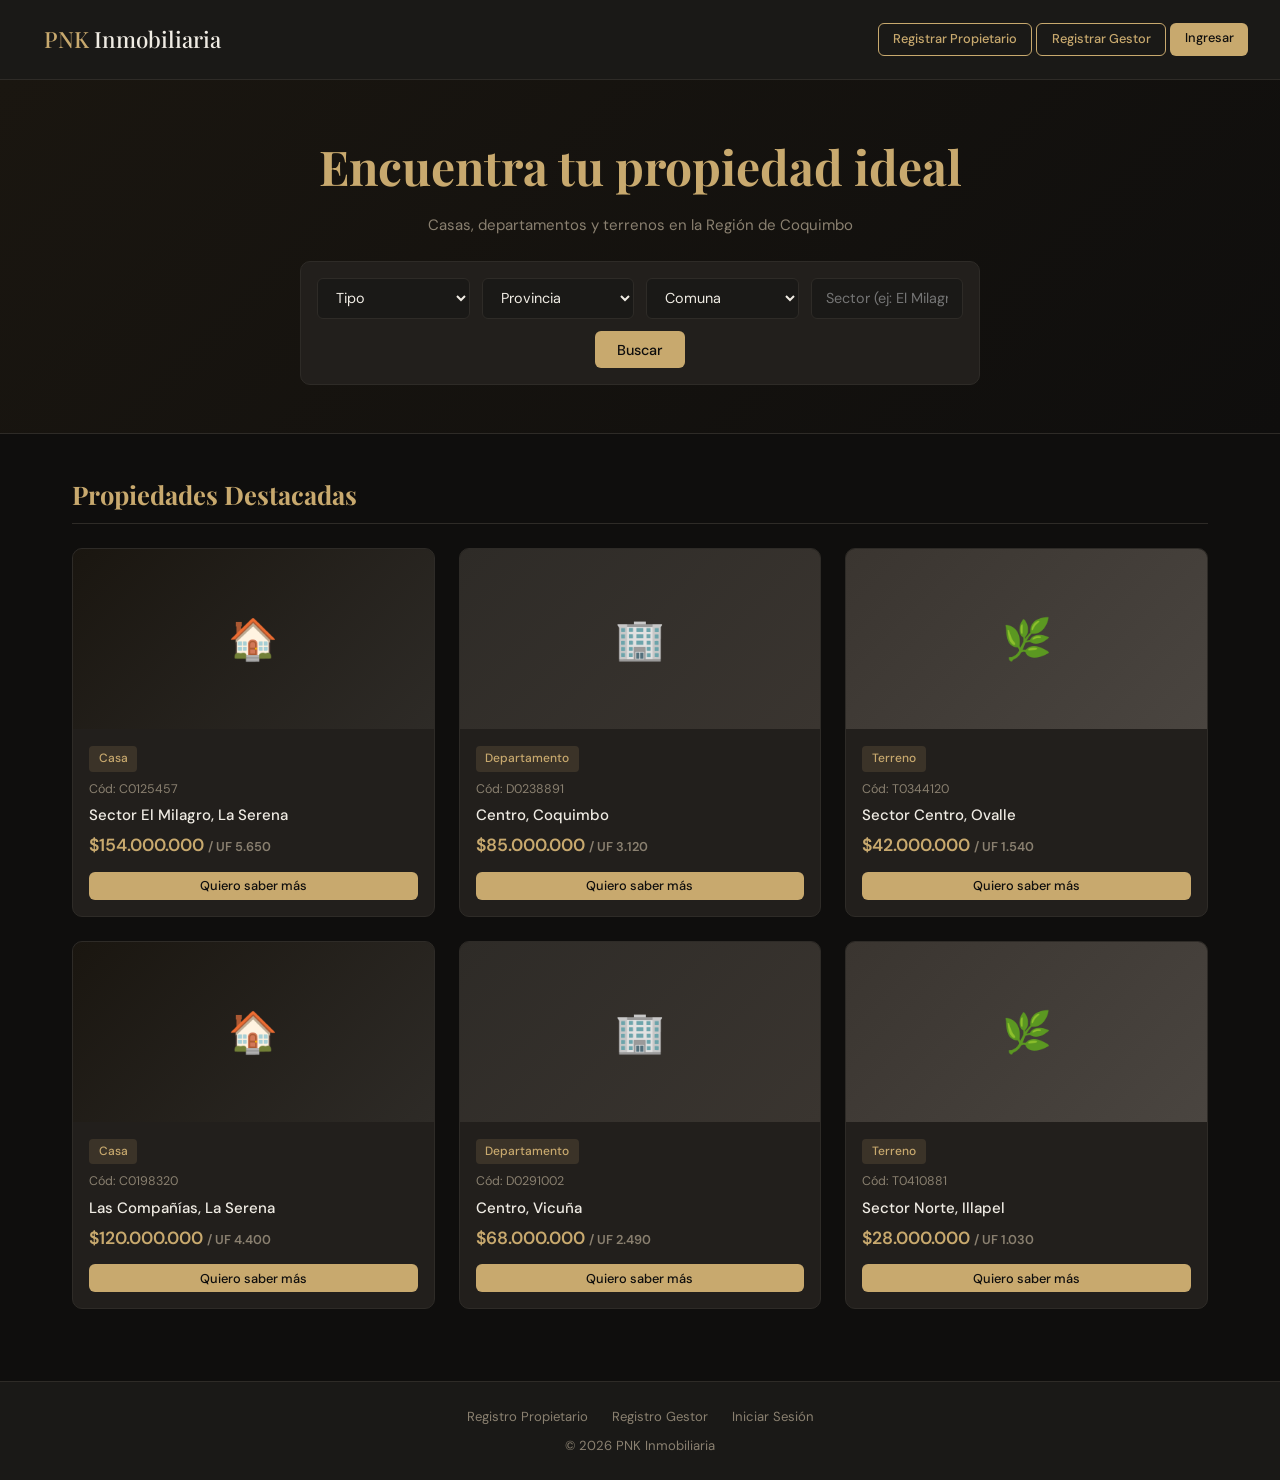
==== commit 7a67f165: "2026" ====
--- a/index.html
+++ b/index.html
@@ -110,7 +110,7 @@
     <button class="modal-close" onclick="cerrarModal('modal1')">✕</button>
     <span class="prop-badge">Casa</span>
     <h2 style="font-family:'Playfair Display',serif;color:var(--accent);margin:.5rem 0">Sector El Milagro, La Serena</h2>
-    <p style="color:var(--muted);font-size:.82rem">Cód: C0125457 · Publicado: 15/03/2025</p>
+    <p style="color:var(--muted);font-size:.82rem">Cód: C0125457 · Publicado: 15/03/2026</p>
     <div class="prop-img mt-2" style="height:200px;border-radius:8px;background:linear-gradient(135deg,#1a1610,#2e2b27)">🏠</div>
     <div class="prop-details-grid" style="margin-top:.75rem">
       <span>Precio</span><strong>$154.000.000</strong>
@@ -145,7 +145,7 @@
     <button class="modal-close" onclick="cerrarModal('modal2')">✕</button>
     <span class="prop-badge">Departamento</span>
     <h2 style="font-family:'Playfair Display',serif;color:var(--accent);margin:.5rem 0">Centro, Coquimbo</h2>
-    <p style="color:var(--muted);font-size:.82rem">Cód: D0238891 · Publicado: 20/03/2025</p>
+    <p style="color:var(--muted);font-size:.82rem">Cód: D0238891 · Publicado: 20/03/2026</p>
     <div class="prop-img" style="height:200px;border-radius:8px;background:linear-gradient(135deg,#2e2b27,#3a3530);margin:.75rem 0">🏢</div>
     <div class="prop-details-grid">
       <span>Precio</span><strong>$85.000.000</strong>
@@ -177,7 +177,7 @@
     <button class="modal-close" onclick="cerrarModal('modal3')">✕</button>
     <span class="prop-badge">Terreno</span>
     <h2 style="font-family:'Playfair Display',serif;color:var(--accent);margin:.5rem 0">Sector Centro, Ovalle</h2>
-    <p style="color:var(--muted);font-size:.82rem">Cód: T0344120 · Publicado: 01/04/2025</p>
+    <p style="color:var(--muted);font-size:.82rem">Cód: T0344120 · Publicado: 01/04/2026</p>
     <div class="prop-img" style="height:200px;border-radius:8px;background:linear-gradient(135deg,#3a3530,#4a4540);margin:.75rem 0">🌿</div>
     <div class="prop-details-grid">
       <span>Precio</span><strong>$42.000.000</strong>
@@ -203,7 +203,7 @@
     <a href="registro-gestor.html">Registro Gestor</a>
     <a href="login.html">Iniciar Sesión</a>
   </div>
-  <p>© 2025 PNK Inmobiliaria</p>
+  <p>© 2026 PNK Inmobiliaria</p>
 </footer>
 
 <script>
--- a/styles.css
+++ b/styles.css
@@ -61,6 +61,11 @@
 .prop-title { font-weight: 500; margin-bottom: .25rem; }
 .prop-price { color: var(--accent); font-size: 1.1rem; font-weight: 600; margin-bottom: .75rem; }
 .prop-price small { color: var(--muted); font-size: .8rem; }
+.prop-card .prop-body .card-actions { display: grid; gap: .65rem; }
+.prop-card .prop-body .card-actions button { width: 100%; }
+@media (min-width: 540px) {
+  .prop-card .prop-body .card-actions { grid-template-columns: repeat(2, minmax(0, 1fr)); }
+}
 
 /* BADGES */
 .badge { display: inline-block; padding: .2rem .6rem; border-radius: 4px; font-size: .75rem; font-weight: 500; }
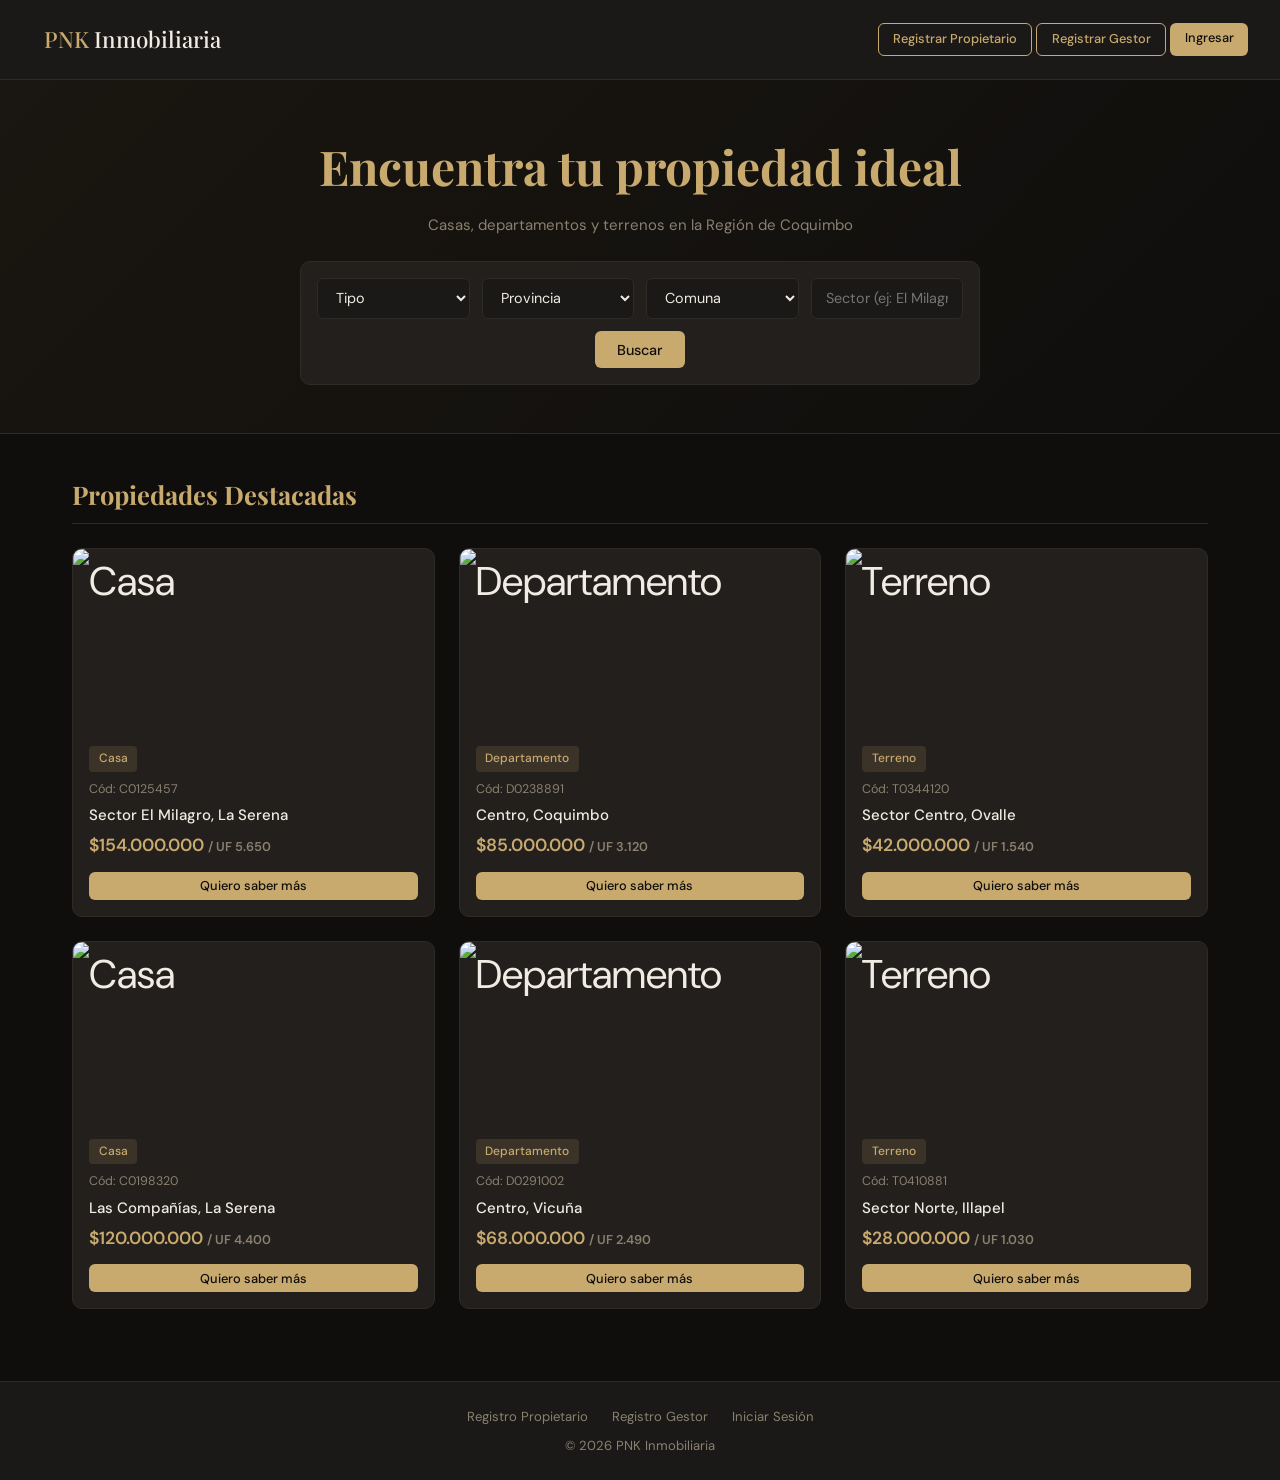
==== commit 45333db7: "ultima act" ====
--- a/index.html
+++ b/index.html
@@ -35,7 +35,7 @@
     <div class="grid-3">
 
       <article class="prop-card">
-        <div class="prop-img" style="background:linear-gradient(135deg,#1a1610,#2e2b27)">🏠</div>
+        <div class="prop-img"><img src="https://images.unsplash.com/photo-1494526585095-c41746248156?auto=format&fit=crop&w=800&q=80" alt="Casa" /></div>
         <div class="prop-body">
           <span class="prop-badge">Casa</span>
           <p class="prop-code">Cód: C0125457</p>
@@ -46,7 +46,7 @@
       </article>
 
       <article class="prop-card">
-        <div class="prop-img" style="background:linear-gradient(135deg,#2e2b27,#3a3530)">🏢</div>
+        <div class="prop-img"><img src="https://images.unsplash.com/photo-1505693416388-ac5ce068fe85?auto=format&fit=crop&w=800&q=80" alt="Departamento" /></div>
         <div class="prop-body">
           <span class="prop-badge">Departamento</span>
           <p class="prop-code">Cód: D0238891</p>
@@ -57,7 +57,7 @@
       </article>
 
       <article class="prop-card">
-        <div class="prop-img" style="background:linear-gradient(135deg,#3a3530,#4a4540)">🌿</div>
+        <div class="prop-img"><img src="https://images.unsplash.com/photo-1500534314209-a25ddb2bd429?auto=format&fit=crop&w=800&q=80" alt="Terreno" /></div>
         <div class="prop-body">
           <span class="prop-badge">Terreno</span>
           <p class="prop-code">Cód: T0344120</p>
@@ -68,7 +68,7 @@
       </article>
 
       <article class="prop-card">
-        <div class="prop-img" style="background:linear-gradient(135deg,#1a1610,#2e2b27)">🏠</div>
+        <div class="prop-img"><img src="https://images.unsplash.com/photo-1494526585095-c41746248156?auto=format&fit=crop&w=800&q=80" alt="Casa" /></div>
         <div class="prop-body">
           <span class="prop-badge">Casa</span>
           <p class="prop-code">Cód: C0198320</p>
@@ -79,7 +79,7 @@
       </article>
 
       <article class="prop-card">
-        <div class="prop-img" style="background:linear-gradient(135deg,#2e2b27,#3a3530)">🏢</div>
+        <div class="prop-img"><img src="https://images.unsplash.com/photo-1505693416388-ac5ce068fe85?auto=format&fit=crop&w=800&q=80" alt="Departamento" /></div>
         <div class="prop-body">
           <span class="prop-badge">Departamento</span>
           <p class="prop-code">Cód: D0291002</p>
@@ -90,7 +90,7 @@
       </article>
 
       <article class="prop-card">
-        <div class="prop-img" style="background:linear-gradient(135deg,#3a3530,#4a4540)">🌿</div>
+        <div class="prop-img"><img src="https://images.unsplash.com/photo-1500534314209-a25ddb2bd429?auto=format&fit=crop&w=800&q=80" alt="Terreno" /></div>
         <div class="prop-body">
           <span class="prop-badge">Terreno</span>
           <p class="prop-code">Cód: T0410881</p>
@@ -111,7 +111,7 @@
     <span class="prop-badge">Casa</span>
     <h2 style="font-family:'Playfair Display',serif;color:var(--accent);margin:.5rem 0">Sector El Milagro, La Serena</h2>
     <p style="color:var(--muted);font-size:.82rem">Cód: C0125457 · Publicado: 15/03/2026</p>
-    <div class="prop-img mt-2" style="height:200px;border-radius:8px;background:linear-gradient(135deg,#1a1610,#2e2b27)">🏠</div>
+    <div class="prop-img mt-2" style="height:200px;border-radius:8px;"><img src="https://images.unsplash.com/photo-1494526585095-c41746248156?auto=format&fit=crop&w=800&q=80" alt="Casa" /></div>
     <div class="prop-details-grid" style="margin-top:.75rem">
       <span>Precio</span><strong>$154.000.000</strong>
       <span>Precio UF</span><strong>UF 5.650</strong>
@@ -146,7 +146,7 @@
     <span class="prop-badge">Departamento</span>
     <h2 style="font-family:'Playfair Display',serif;color:var(--accent);margin:.5rem 0">Centro, Coquimbo</h2>
     <p style="color:var(--muted);font-size:.82rem">Cód: D0238891 · Publicado: 20/03/2026</p>
-    <div class="prop-img" style="height:200px;border-radius:8px;background:linear-gradient(135deg,#2e2b27,#3a3530);margin:.75rem 0">🏢</div>
+    <div class="prop-img" style="height:200px;border-radius:8px;margin:.75rem 0"><img src="https://images.unsplash.com/photo-1505693416388-ac5ce068fe85?auto=format&fit=crop&w=800&q=80" alt="Departamento" /></div>
     <div class="prop-details-grid">
       <span>Precio</span><strong>$85.000.000</strong>
       <span>Precio UF</span><strong>UF 3.120</strong>
@@ -178,7 +178,7 @@
     <span class="prop-badge">Terreno</span>
     <h2 style="font-family:'Playfair Display',serif;color:var(--accent);margin:.5rem 0">Sector Centro, Ovalle</h2>
     <p style="color:var(--muted);font-size:.82rem">Cód: T0344120 · Publicado: 01/04/2026</p>
-    <div class="prop-img" style="height:200px;border-radius:8px;background:linear-gradient(135deg,#3a3530,#4a4540);margin:.75rem 0">🌿</div>
+    <div class="prop-img" style="height:200px;border-radius:8px;margin:.75rem 0"><img src="https://images.unsplash.com/photo-1500534314209-a25ddb2bd429?auto=format&fit=crop&w=800&q=80" alt="Terreno" /></div>
     <div class="prop-details-grid">
       <span>Precio</span><strong>$42.000.000</strong>
       <span>Precio UF</span><strong>UF 1.540</strong>
--- a/styles.css
+++ b/styles.css
@@ -54,7 +54,8 @@
 .grid-3 { display: grid; grid-template-columns: repeat(auto-fill, minmax(280px, 1fr)); gap: 1.5rem; }
 .prop-card { background: var(--card); border: 1px solid var(--border); border-radius: var(--r); overflow: hidden; transition: .2s; }
 .prop-card:hover { transform: translateY(-4px); box-shadow: 0 8px 30px rgba(0,0,0,.4); }
-.prop-img { width: 100%; height: 180px; display: flex; align-items: center; justify-content: center; font-size: 2.5rem; }
+.prop-img { width: 100%; height: 180px; display: flex; align-items: center; justify-content: center; font-size: 2.5rem; overflow: hidden; }
+.prop-img img { width: 100%; height: 100%; object-fit: cover; display: block; }
 .prop-body { padding: 1rem; }
 .prop-badge { display: inline-block; background: rgba(200,169,110,.15); color: var(--accent); font-size: .75rem; padding: .2rem .6rem; border-radius: 4px; margin-bottom: .5rem; font-weight: 500; }
 .prop-code { color: var(--muted); font-size: .78rem; margin-bottom: .25rem; }
